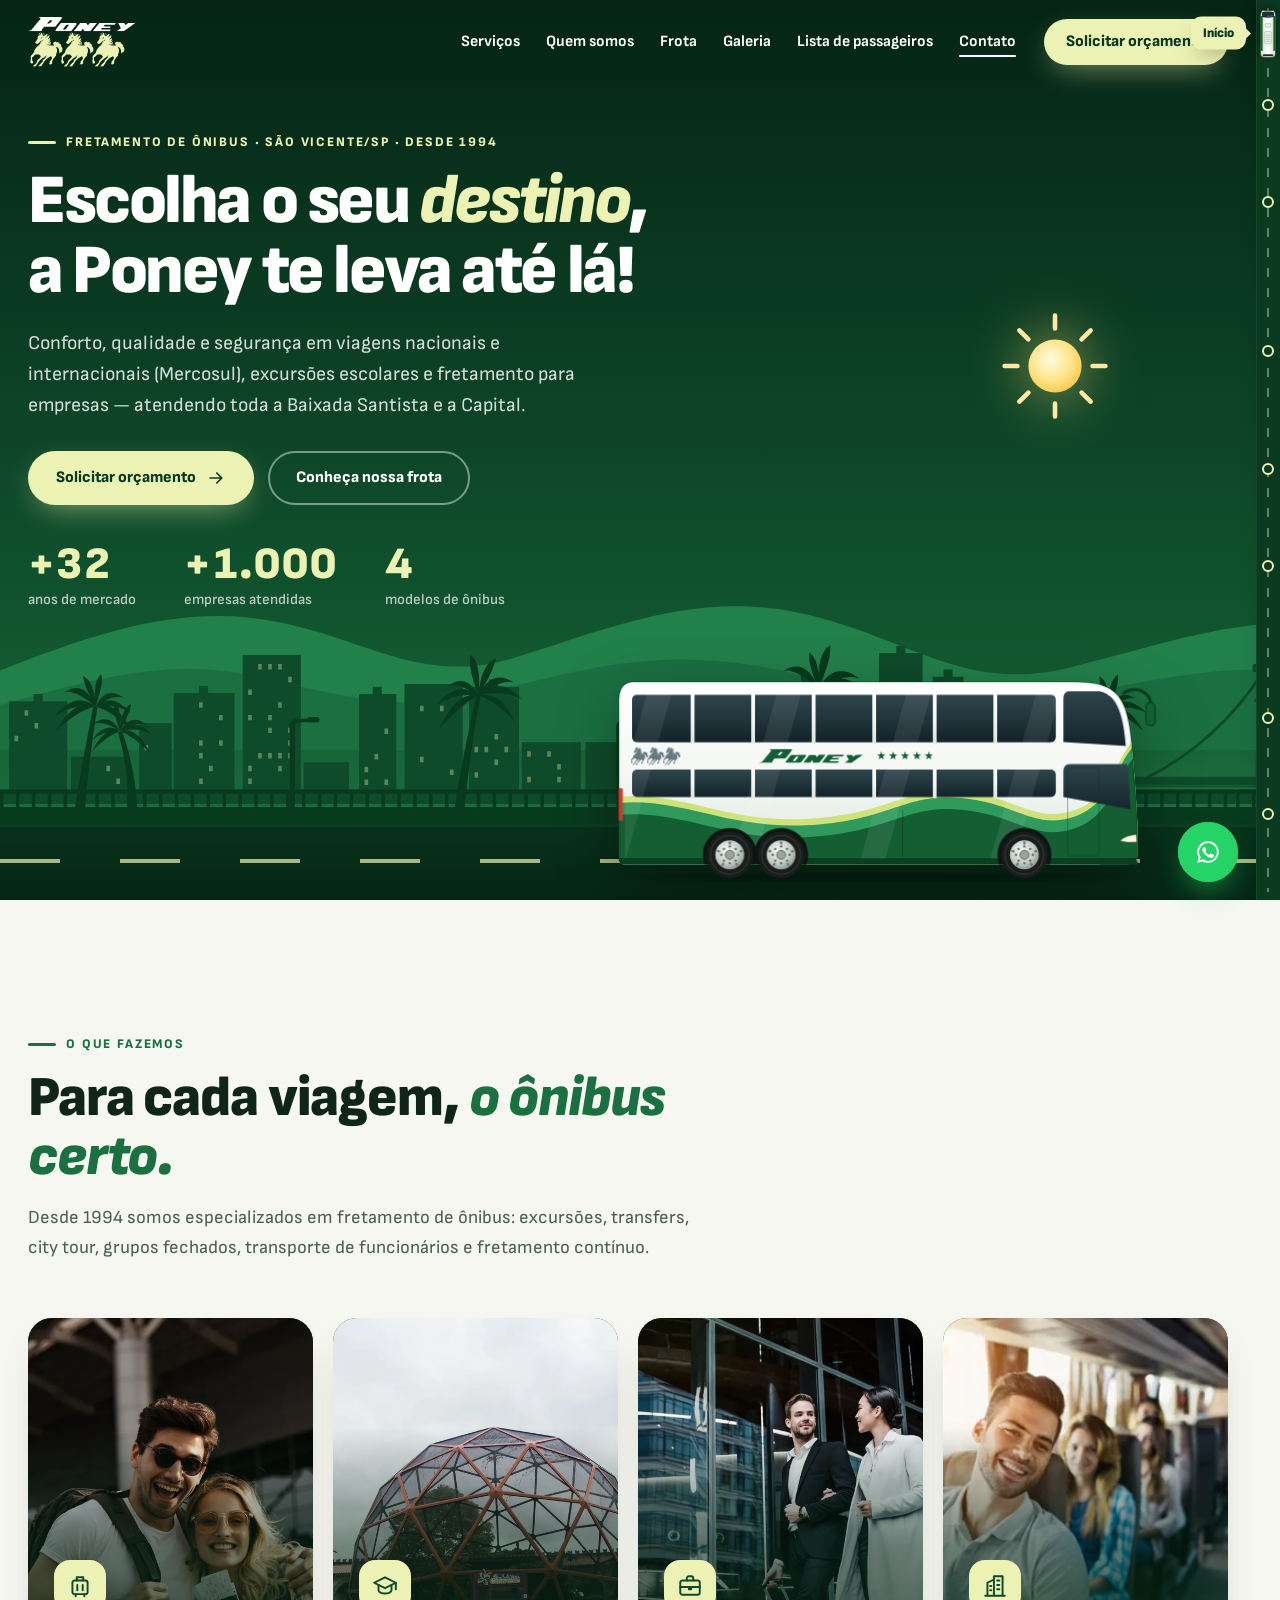
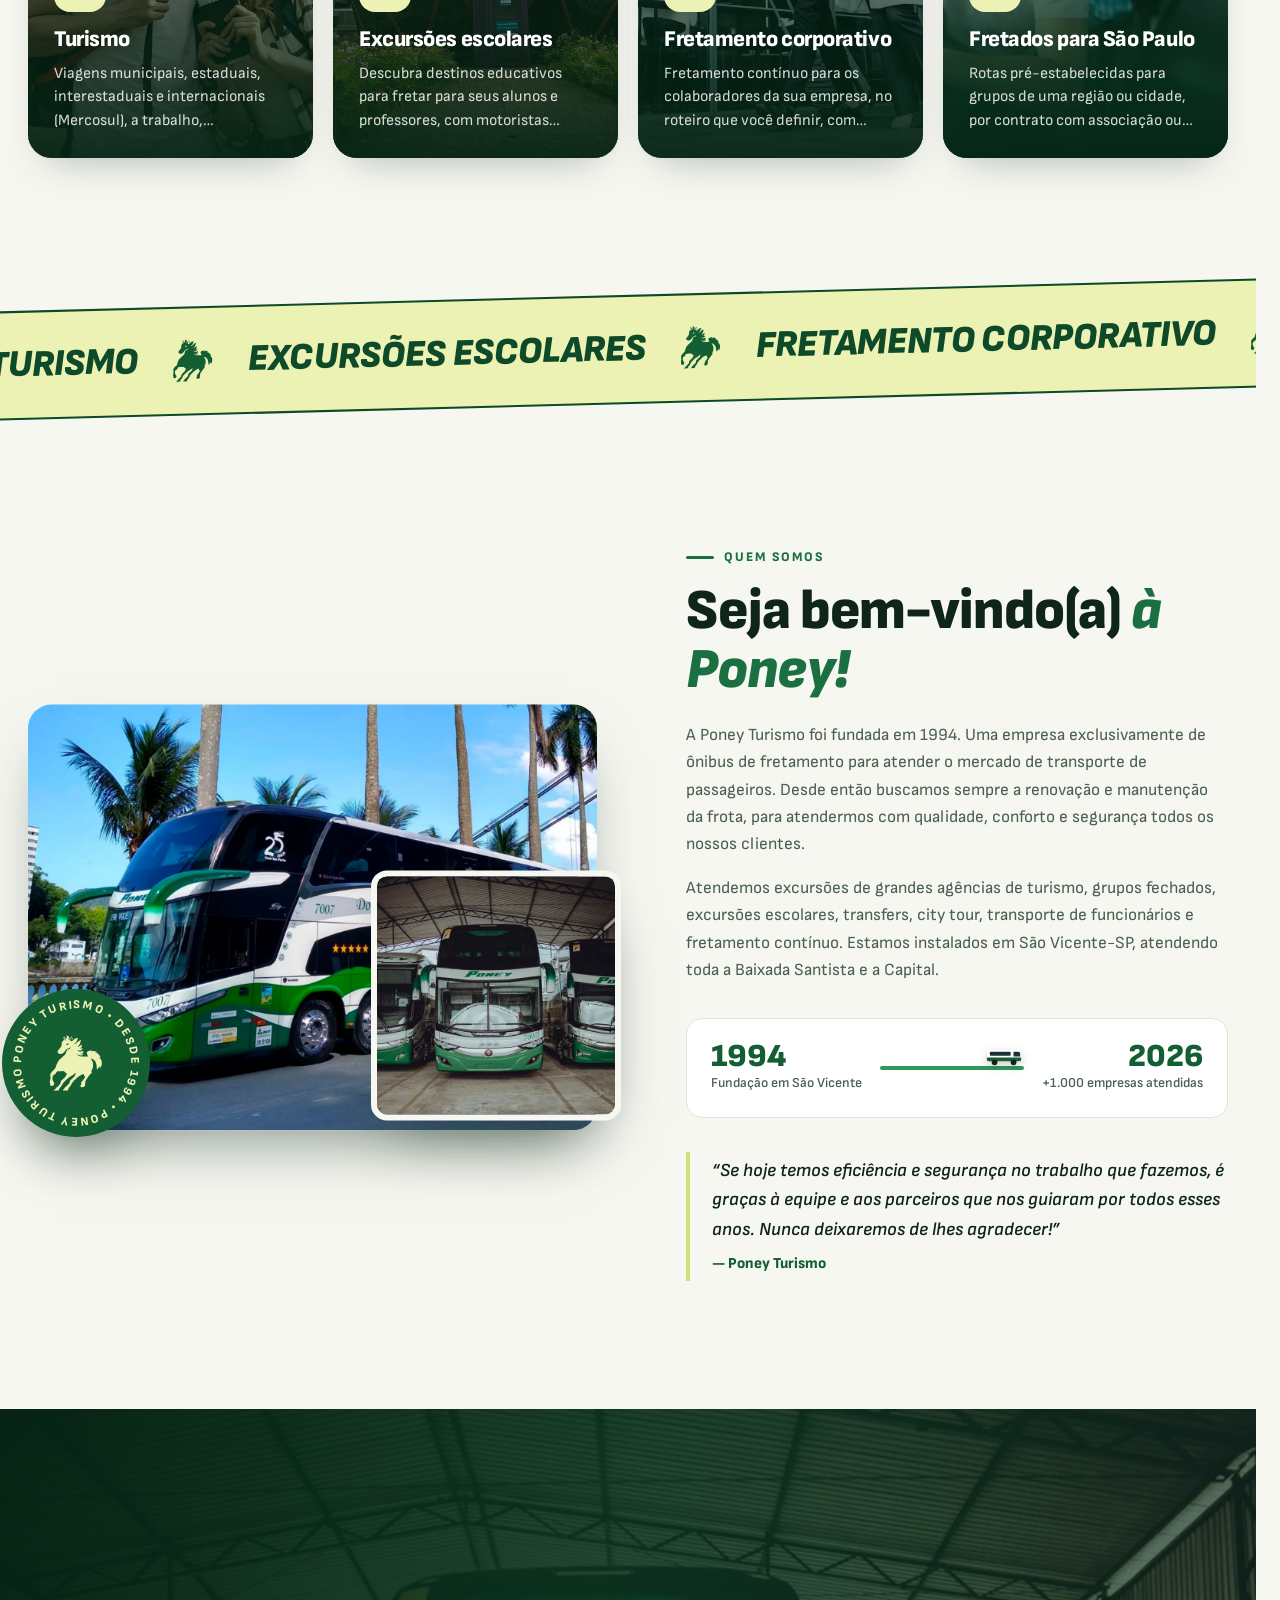
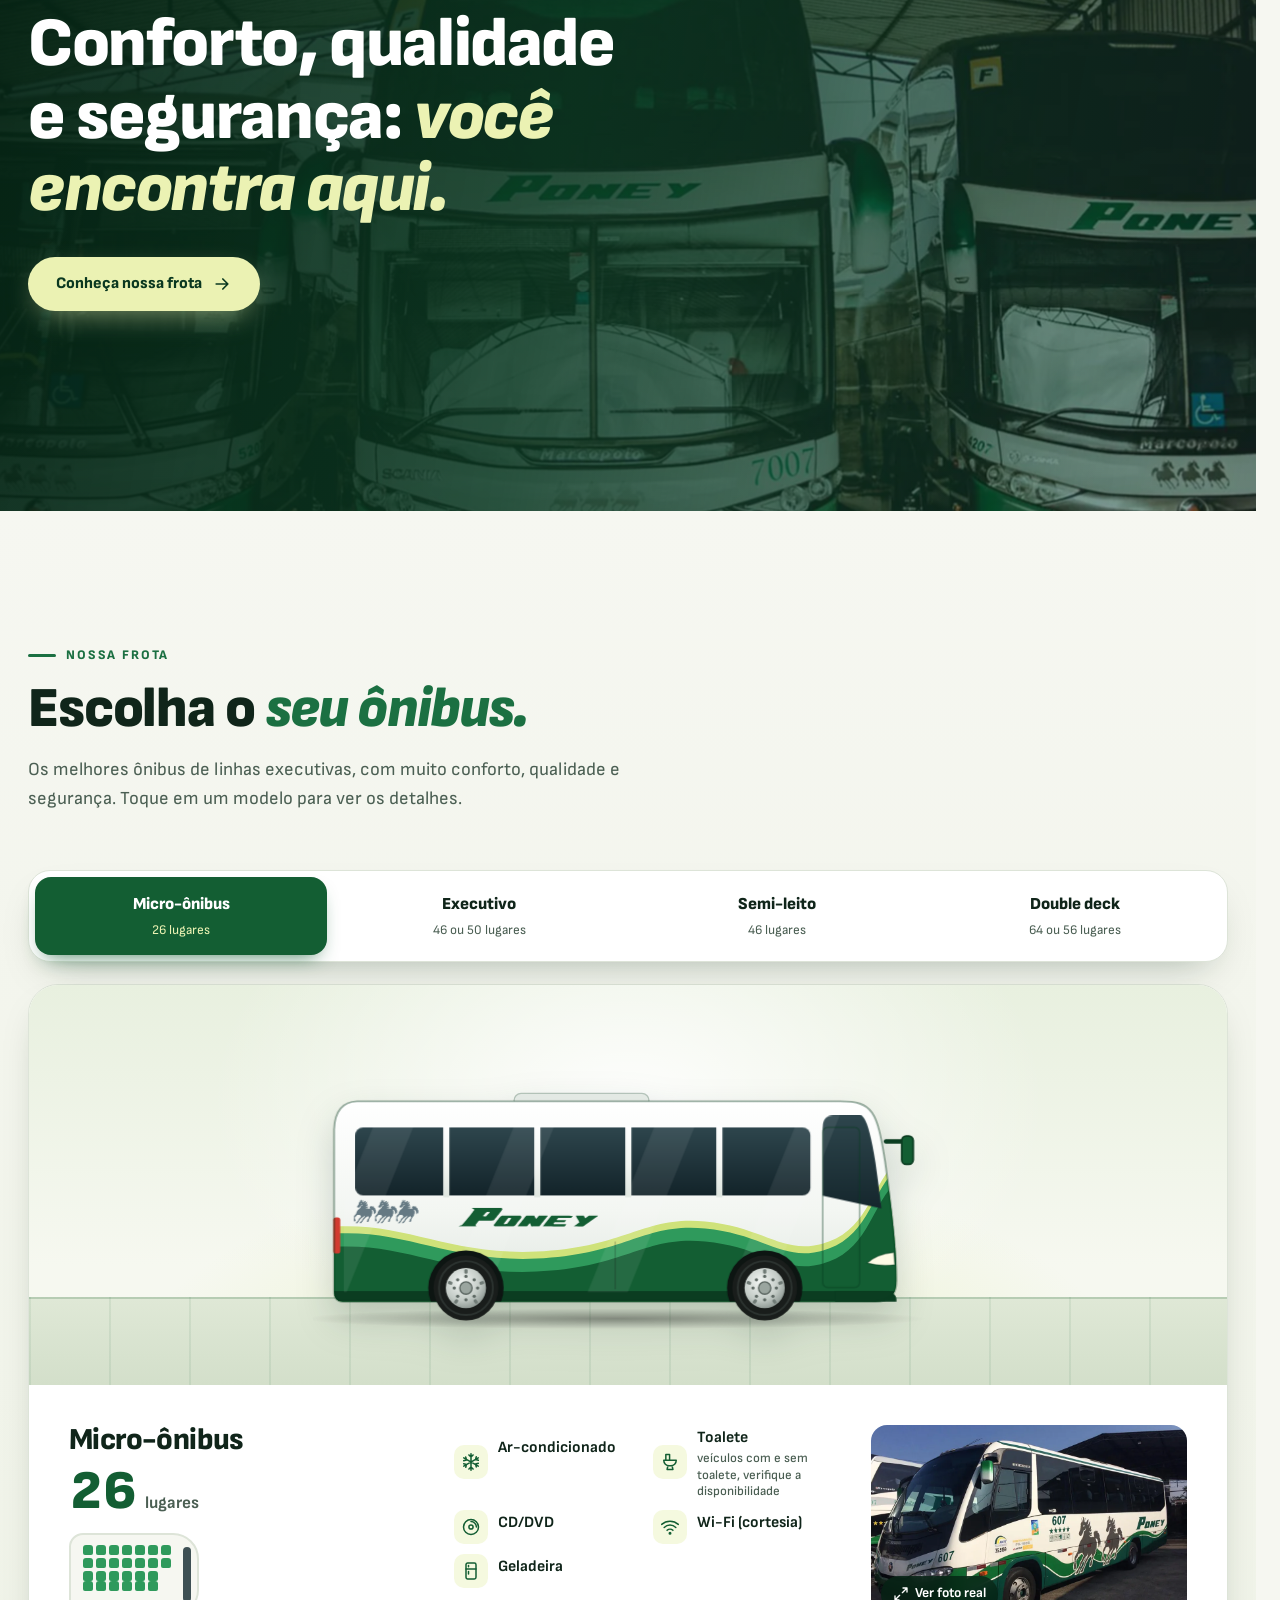
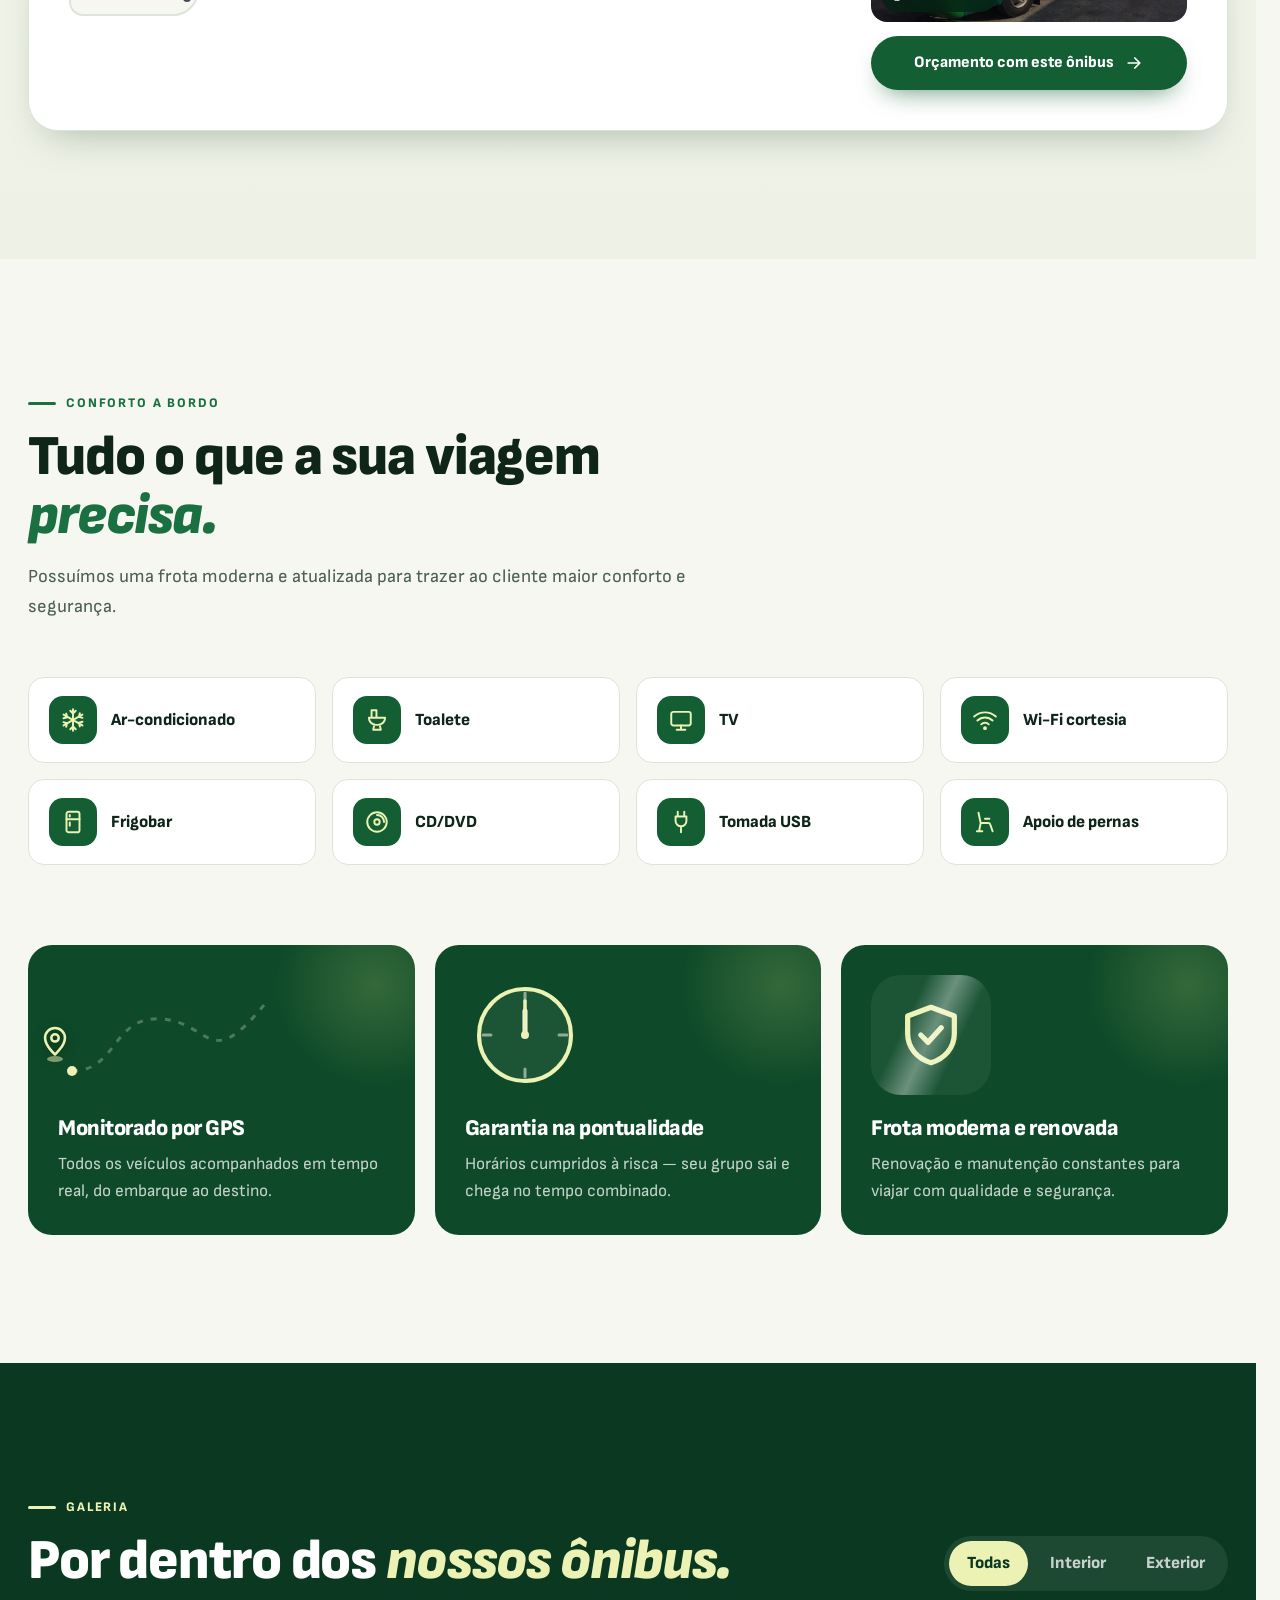
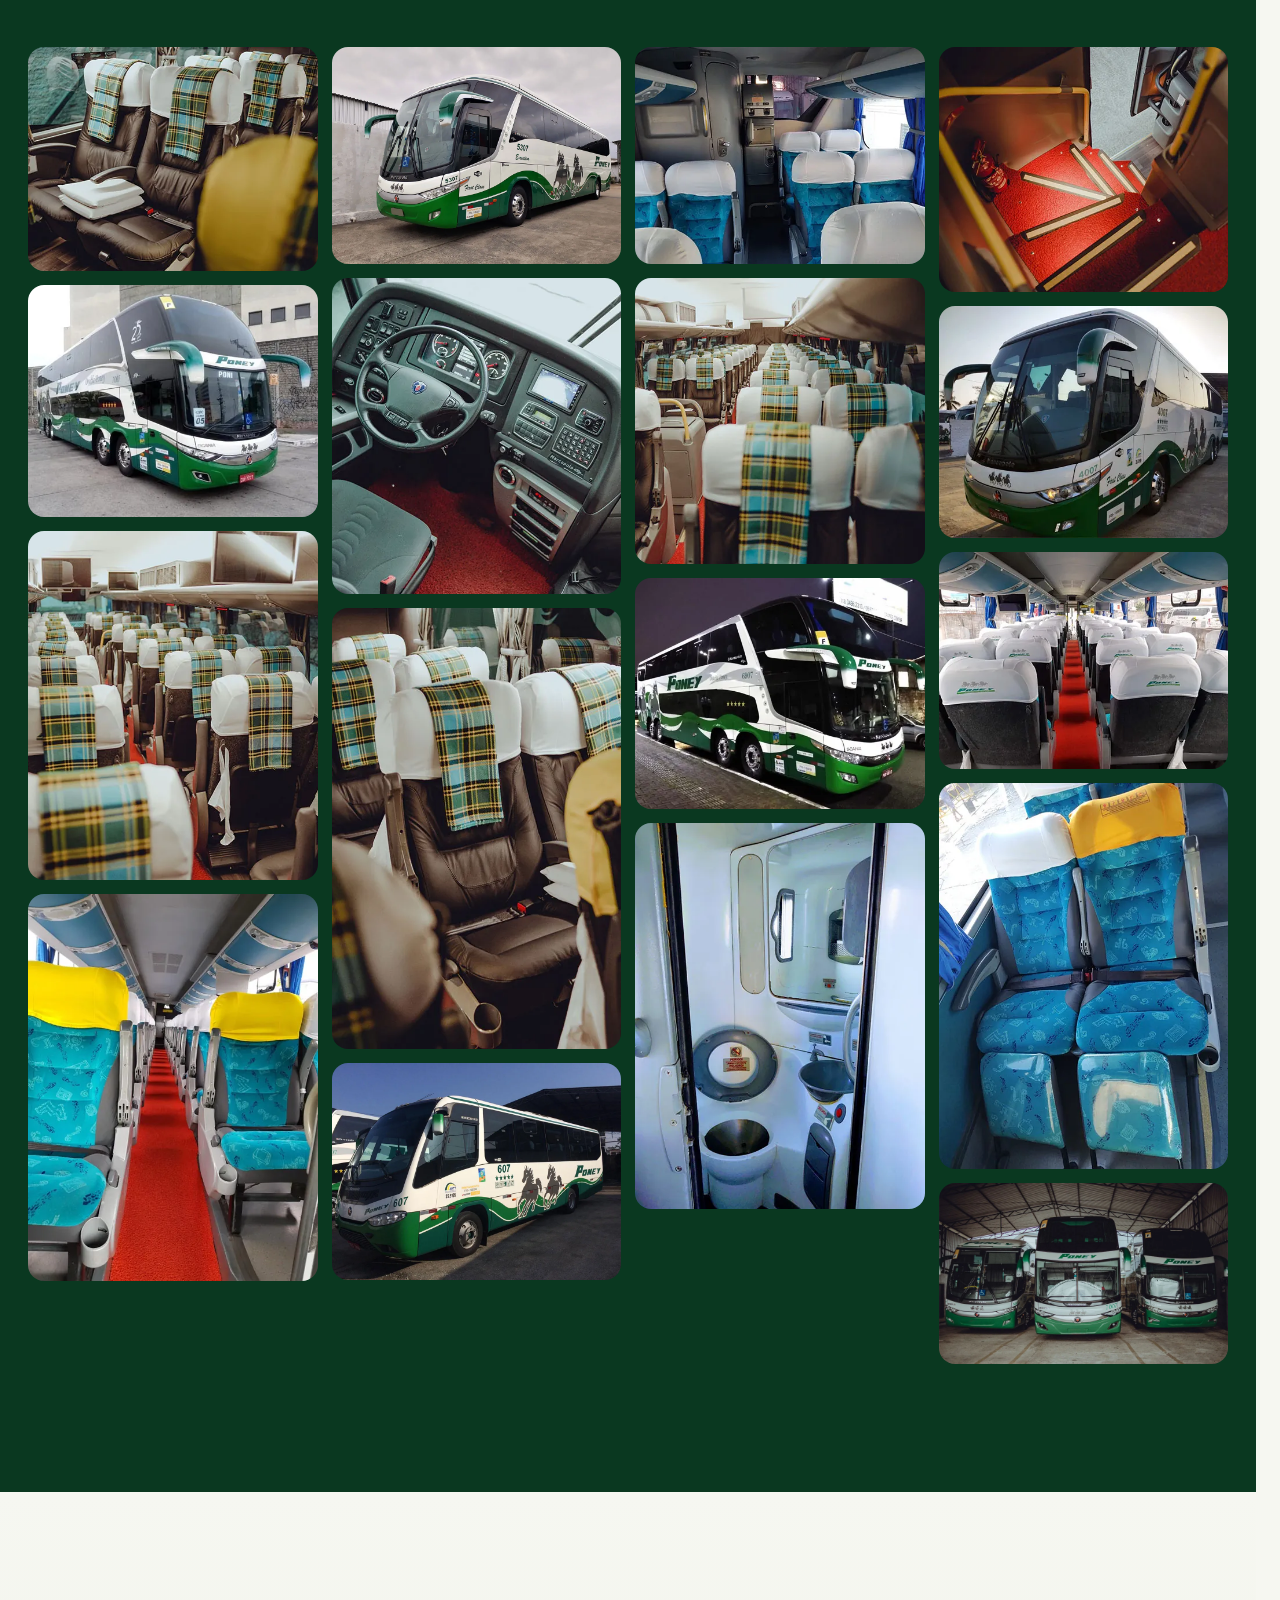
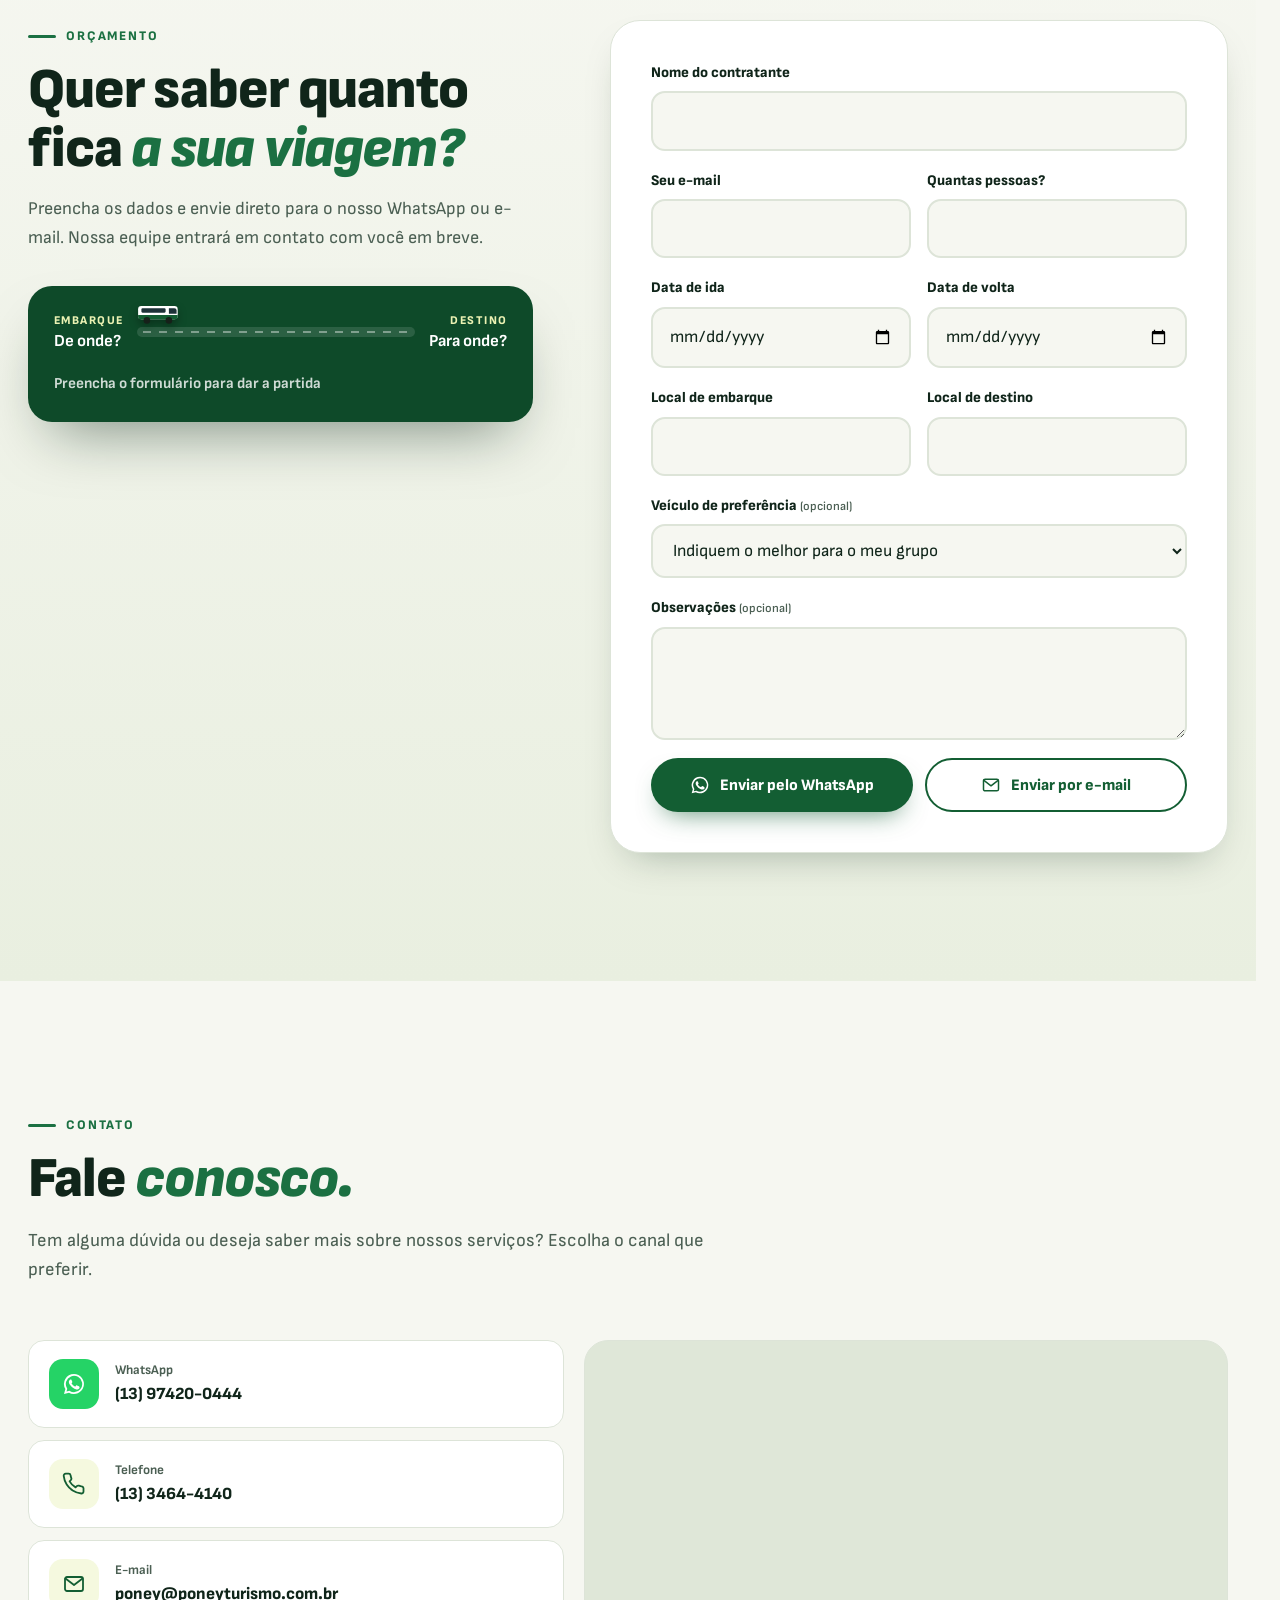
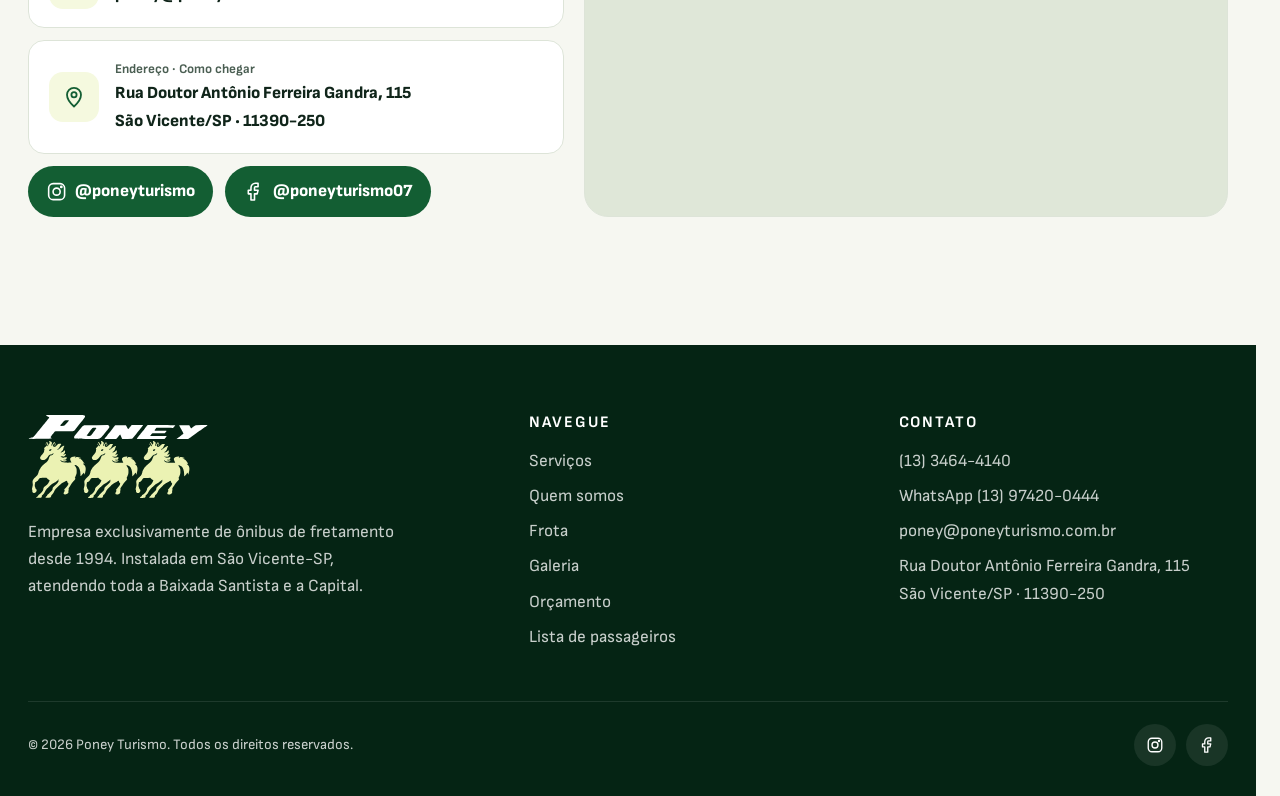
==== index.html @ 60c46c9f "Site da Poney Turismo (prévia do redesign) Página única com cenário animado (parallax, ciclo dia/noi" ====
<!DOCTYPE html>
<html lang="pt-BR">
<head>
  <meta charset="UTF-8">
  <meta name="viewport" content="width=device-width, initial-scale=1">
  <title>Poney Turismo | Fretamento de ônibus desde 1994 em São Vicente - SP</title>
  <meta name="description" content="Fretamento de ônibus para turismo, excursões escolares, fretamento corporativo e fretados para São Paulo. Frota com micro-ônibus, executivo, semi-leito e double deck. São Vicente - SP, desde 1994.">
  <meta name="theme-color" content="#135E33">
  <link rel="icon" href="assets/svg/favicon.svg" type="image/svg+xml">
  <meta property="og:type" content="website">
  <meta property="og:locale" content="pt_BR">
  <meta property="og:title" content="Poney Turismo | Fretamento de ônibus desde 1994">
  <meta property="og:description" content="Escolha o seu destino, a Poney te leva até lá! Conforto, qualidade e segurança em fretamento de ônibus.">
  <!-- PRÉVIA no GitHub Pages: não indexar no Google (evita conteúdo duplicado com o site oficial).
       Ao publicar em poneyturismo.com.br: remover o "robots", trocar og:url/og:image para o domínio oficial
       e voltar o <link rel="canonical" href="https://poneyturismo.com.br/">. -->
  <meta name="robots" content="noindex, nofollow">
  <meta property="og:url" content="https://oentenza.github.io/poney/">
  <meta property="og:image" content="https://oentenza.github.io/poney/assets/img/hero-double-deck.webp">

  <link rel="preconnect" href="https://fonts.googleapis.com">
  <link rel="preconnect" href="https://fonts.gstatic.com" crossorigin>
  <link href="https://fonts.googleapis.com/css2?family=Sofia+Sans:ital,wght@0,400..900;1,700..900&display=swap" rel="stylesheet">
  <link rel="stylesheet" href="assets/css/style.css">
  <script>document.documentElement.classList.add('js');</script>

  <script type="application/ld+json">
  {
    "@context": "https://schema.org",
    "@type": "LocalBusiness",
    "name": "Poney Turismo",
    "description": "Fretamento de ônibus para turismo, excursões escolares, fretamento corporativo e fretados para São Paulo.",
    "foundingDate": "1994",
    "telephone": "+55 13 3464-4140",
    "email": "poney@poneyturismo.com.br",
    "url": "https://poneyturismo.com.br/",
    "address": {
      "@type": "PostalAddress",
      "streetAddress": "Rua Doutor Antônio Ferreira Gandra, 115",
      "addressLocality": "São Vicente",
      "addressRegion": "SP",
      "postalCode": "11390-250",
      "addressCountry": "BR"
    },
    "areaServed": ["Baixada Santista", "São Paulo"],
    "sameAs": ["https://www.instagram.com/poneyturismo/", "https://www.facebook.com/poneyturismo07/"]
  }
  </script>
</head>
<body>
  <!-- Sprite: logo vetorizado + ícones -->
  <svg class="sprite" aria-hidden="true" focusable="false">
    <symbol id="poney-wordmark" viewBox="0 0 374 50"><path d="M1.6 49.6C1.2 49.4 3 48.4 4.5 48C5 47.8 6.3 47.4 7.3 47C8.3 46.6 9.6 46.1 10.2 46C11.4 45.6 12.7 44.3 16.5 39.5C18 37.7 19.3 36 19.5 35.8C19.7 35.6 20.4 34.8 21 34C22 32.8 25.1 28.9 28 25.5C28.6 24.7 32 20.6 33.5 18.7C34.1 18 36 15.6 37.8 13.4C44.6 5.1 44.3 5.5 43.8 4.8C43.6 4.4 42.7 3.8 42 3.4C39 1.8 37.2 0.7 37.1 0.4C37 0.1 47.9 0 76.1 0C114.2 0 115.2 0 116.5 0.7C117.2 1 118 1.6 118.2 2C119.3 3.5 118.6 4.6 110.9 14.2C106.8 19.3 103.1 24 102.6 24.6C102.1 25.3 101.4 26.1 101.1 26.5C100.7 26.9 99.6 28.2 98.6 29.5C94.7 34.4 96.6 34 74.8 34C60.8 34 56.4 34.1 56 34.4C54.8 35.3 47 45.4 47 46C47 46.3 47.4 47 48 47.4C50.1 49.2 50 49.2 38.3 49.5C22.3 49.8 2 49.9 1.6 49.6ZM119.7 49.7C99.5 49.5 97.7 49.5 96.9 48.9C95.4 47.9 95.3 45.3 96.8 43.7C97.2 43.2 99 41 100.8 38.7C112.6 23.4 112.7 23.3 115.1 22.1L116.8 21.2L141.5 21.1L166.2 21L167.5 21.9C168.7 22.8 168.8 23 168.9 24.4C169 26.1 168.7 26.7 165.8 30C165.3 30.7 164.2 31.9 163.5 32.8C162.8 33.7 161.9 34.7 161.5 35.1C161.2 35.5 160.2 36.7 159.4 37.8C158.5 38.9 157.7 40 157.4 40.3C157.2 40.5 156.1 41.9 155 43.3C152 47.3 150.1 48.8 147.8 49.3C144.8 49.8 143 49.9 119.7 49.7ZM159.3 49.7C158.9 49.6 159.5 48.5 161.3 46.3C162.2 45.3 163.6 43.6 164.5 42.4C165.4 41.2 167 39.2 168.1 37.9C169.1 36.6 170.9 34.4 172 33C173.1 31.6 174.9 29.4 175.9 28.1C177 26.8 178.6 24.8 179.5 23.6C180.4 22.4 181.3 21.4 181.5 21.3C181.7 21.1 186.7 21 192.6 21.1L203.4 21.2L204 22.2C204.4 22.7 205 23.8 205.4 24.7C207.2 28 207.5 28.5 208.1 28.8C208.5 29.1 208.8 29 209.2 28.4C209.5 28 209.9 27.5 210.1 27.3C210.3 27 211.6 25.5 213 23.9L215.4 21L227.2 21C235.9 21 239 21.1 239 21.4C239 21.7 237 24.4 236.3 25C236.2 25.1 234.1 27.8 231.5 31C228.9 34.2 226.5 37.2 226.1 37.7C225.4 38.5 224.4 39.8 221 44C219.9 45.4 218.5 47.1 217.8 47.9L216.5 49.4L206.7 49.7C201.3 49.9 196.5 50 196.1 49.9C195.7 49.7 195.3 49.3 195.2 48.9C195 48.5 194.8 47.7 194.5 47.2C194.3 46.6 193.6 45 193 43.5C192.4 42 191.8 40.7 191.6 40.6C191.4 40.3 189.4 42.6 186.1 46.9C185.3 47.9 184.4 49 184 49.2C183.6 49.6 180.8 49.7 171.5 49.7C165 49.8 159.5 49.8 159.3 49.7ZM226.2 49.7C226.1 49.5 226.6 48.5 227.5 47.4C228.3 46.4 229.9 44.3 231.1 42.8C232.2 41.4 233.2 40.1 233.3 40C233.5 39.9 234.9 38.1 236.5 36C238.2 33.9 240.5 31 241.7 29.5C242.9 28 244.8 25.5 245.9 24C247.1 22.5 248.4 21.2 248.8 21C250 20.6 306 21 306 21.5C306 21.7 304.9 23 303.7 24.3L301.3 26.8L299.6 26.8C297.3 26.8 268 26.7 267.3 26.7C266.7 26.7 263 31.4 263 32.2C263 32.6 264.5 32.7 275.3 32.7C283.4 32.7 287.7 32.8 287.8 33C288 33.2 287.1 34.4 286 35.7L283.9 38L271 38C264 38 258 38.1 257.8 38.3C257 38.9 254 42.7 254 43.1C254 43.6 255.7 43.7 271 43.7C286.1 43.7 288 43.7 288 44.2C288 44.5 287 45.9 285.8 47.3L283.6 50L255 50C236.2 50 226.3 49.9 226.2 49.7ZM308.9 49.7C308.8 49.5 310.1 48.4 311.9 47.1C313.6 45.9 316.5 43.8 318.3 42.5C320.1 41.1 321.9 39.9 322.3 39.7C323.2 39.2 323.2 38.3 322 36.2C321.5 35.3 320.3 33 319.3 31.2C317.7 28.1 316.7 26.3 314.7 22.7C314.2 21.7 314.1 21.3 314.4 21.2C314.7 21.1 319.4 21 325 21.1L335.2 21.2L336.8 24.3C337.6 26.1 338.6 27.5 338.9 27.6C339.1 27.7 340.2 27.1 341.1 26.4C342.1 25.6 344.2 24.1 345.7 23.1L348.6 21.1L360.7 21C370.1 20.9 372.8 20.9 372.8 21.2C372.8 21.5 372.2 22.1 371.3 22.6C370.5 23.2 368.6 24.5 367 25.6C365.4 26.7 363 28.5 361.5 29.5C360 30.5 357.5 32.3 355.8 33.5C354.2 34.7 351.6 36.5 350.2 37.5C348.7 38.5 346.2 40.3 344.5 41.5C342.8 42.7 340.3 44.5 338.8 45.5C337.4 46.5 335.3 48 334.3 48.7L332.5 50L320.8 50C314.3 50 309 49.9 308.9 49.7ZM129.7 43.1C130.1 42.9 130.8 42.4 131.3 42C132.6 40.8 142 28 142 27.5C142 26.8 140.7 26.6 137.3 26.7C134.5 26.9 134.3 26.9 133.1 28C131.7 29.4 122 42.2 122 42.7C122 42.9 122.3 43.1 122.7 43.3C123.6 43.6 128.6 43.5 129.7 43.1ZM75.3 22C76 21.6 76.9 20.8 77.3 20.3C77.8 19.8 79.4 18.1 80.8 16.5C84 13 85 11.7 84.8 11.3C84.7 11.1 83 11 81 11C78.1 11 77.1 11.1 76.4 11.6C75.4 12.2 75.4 12.2 71.7 16.3C70.1 18.1 68.4 19.9 67.9 20.4C67 21.3 66.8 22 67.2 22.4C67.3 22.6 69 22.7 70.8 22.7C73.6 22.7 74.3 22.6 75.3 22Z"/></symbol><symbol id="poney-cavalo" viewBox="7 53 115 120"><path d="M17.2 172.1C16.9 171.3 19.2 168.7 20.2 168.7C20.8 168.7 21 168.5 21.1 167.6C21.1 166.9 21.4 166.4 21.8 166.2C24.8 164.6 26.7 162.8 29.4 159.2C31.1 156.8 31.6 155.8 31.8 153.7C32.1 151.3 33.2 149.7 35.5 148.2C38 146.6 41.4 143.2 42.4 141.3C44.1 138.3 45 136.6 45 136.1C45 135.9 44.2 135.2 43.2 134.5C42.3 133.7 40.8 132.5 39.9 131.7L38.3 130.2L34.1 130.5C31.7 130.6 28.9 130.7 27.8 130.7C26.7 130.7 25.4 130.8 25 130.9C24.1 131.3 22 133.3 22 133.8C22 134.1 20.3 136.4 19.3 137.3C18.4 138.2 17 139 16.3 139C15.1 139 14.6 139.5 14.8 140.4C15 140.9 14.8 141.9 14.5 142.8C13.9 144.7 13.9 148.3 14.5 149.1C14.8 149.5 15.1 150.4 15.2 151.2C15.3 152.2 15.7 152.9 16.7 153.9C18.2 155.4 18.4 156.7 17.3 159.1C16 162.1 12.6 163 10.2 161C9 160 9 159.9 9 157.8C9.1 156.2 9 155.5 8.5 155C7.9 154.4 7.9 154.2 8.5 152.2C8.8 151 9.2 149 9.5 147.9C9.9 146.4 10 145.1 9.9 143.8C9.3 138.5 9.3 137.5 9.7 136.5C10.8 134.1 12.8 131.6 16.2 128.4C18.2 126.5 20 124.5 20.3 123.8C21.1 122.1 22 119.3 22 118.6C22 117.4 24.9 111.6 26.7 109C28.3 106.8 32.7 102.5 35.5 100.4C39.9 97.1 42.6 93.6 43.1 90.7C43.3 90 43.9 88.4 44.6 87C45.8 84.7 45.9 84.5 47.2 84.2C50.3 83.5 53 81.6 53 79.9C53 79.2 53 79.1 51 80.5C49.3 81.7 47.5 82.3 46.1 82.3C45.2 82.3 42.4 85 41.1 87.1C37.8 92.3 33 94.6 28.6 93.1C27 92.6 25.6 91.3 25.2 89.7C24.6 88 26.2 85.2 30 81.4C32.4 78.8 33.4 76.8 33.6 74.1C33.7 72.9 33.9 72 34 72C34.5 72 34.4 70.8 33.8 70.2C33.1 69.5 33.2 69.3 35.2 67.2C39.1 63.4 40 62.1 40 60.1C40 59.1 39.9 58.3 39.7 58.2C39.3 57.9 38 59.3 38 60C38 60.9 37.4 62 37 62C36.4 62 37 59.6 37.7 58.9C38.1 58.5 38.3 57.9 38.3 57.2C38.3 55.5 39.3 55.6 40.8 57.6C42.3 59.7 42.4 60.8 41 62.2C39.9 63.2 39.8 63.7 40.4 64.3C41.4 65.1 41.8 64.9 41.8 63.5C41.9 62.3 42.1 61.9 43.4 60.7C45.2 59 45.5 57.9 44.3 55.7C43.4 53.9 44.1 53.5 46.1 54.5C46.6 54.8 47.3 55 47.5 55C47.7 55 48.3 55.5 48.9 56.1C50.1 57.3 50.3 58.7 49.5 59.9C48.8 60.9 48.5 62.8 49 63.6C49.6 64.7 50.2 64.5 50.1 63.2C50 62.4 50.2 61.8 51.1 60.6C51.8 59.8 52.7 58.5 53.2 57.7C53.8 57 54.3 56.3 54.5 56.3C54.7 56.4 55.4 57.1 56 57.9C57.4 59.8 57.6 62.1 56.5 63.3C55.3 64.6 54.4 63.9 55.5 62.5C56.2 61.6 56.1 59.6 55.4 58.9C54.7 58.3 54 58.4 54 59.1C54 59.3 53.5 60 53 60.6C51.7 62.1 51.6 64.1 52.9 65.5C53.7 66.3 53.9 66.4 55.2 66.2C56.4 66.1 56.9 65.8 58.9 63.8C61.9 60.7 63.3 60 66.5 60C67.8 60 69 60.1 69.1 60.2C69.2 60.3 68.9 61 68.3 61.6C67.8 62.3 67 63.9 66.5 65.1C65.6 67.3 63.6 70 63 70C62.4 70 60.7 71.4 60.9 71.7C61.5 72.8 64.3 71.3 67.8 68C70.5 65.5 71.1 65.1 72.9 64.6C75.7 63.7 76.3 64.1 74.9 65.7C74.4 66.4 73.9 67.6 73.5 69.6C72.9 72.7 71.6 74.8 69.7 75.8C69.2 76.1 68.6 76.6 68.2 76.9C67.4 77.9 68.2 78.1 70.2 77.4C72.2 76.7 73.5 75.9 75.1 74.2C75.8 73.5 76.5 73.1 76.7 73.2C76.9 73.3 77 74.4 77 75.6C77 77.6 76.9 78.1 76 79.3C75.4 80.1 74.6 80.8 74.2 81C73.2 81.4 73.1 82 73.9 82C75.6 82.1 76.9 81.9 77.6 81.3C78.9 80.3 79.2 81 78.4 82.7C77.4 84.7 76.2 85.9 74.7 86.4C73.4 86.8 72.8 86.7 68.8 85.8C67.7 85.5 67.8 86.4 68.9 87.2C70.2 88.2 71.9 88.7 73.6 88.7C75.4 88.7 78.5 87.9 79.2 87.3C80 86.6 80.4 87.3 80.3 89.3C80.1 90.8 79.9 91.3 79 92.1C78.1 92.9 77.8 93 75.5 93C73.7 93 73 93.1 73.1 93.4C73.3 94.1 75.1 94.4 77.9 94.2C80.8 93.9 81.2 94.1 79.9 95.2C77.5 97.4 72.3 97.2 68.8 94.8C67.1 93.6 66.2 93.9 67.6 95.3C70.7 98.4 73 98.9 82.8 99.1C86.9 99.1 90.3 99.1 90.3 98.9C90.3 98.8 89.9 97.7 89.3 96.6C87.8 93.5 87.3 91.4 87.7 90.2C88.5 88 93 86 96.9 86C98.9 86 99.6 86.4 98.5 86.8C98 87 97.8 88.4 98.2 88.8C98.3 88.9 99 88.5 99.7 88C101.6 86.5 104 86.7 108.6 88.8C110.5 89.6 110.4 90 108 90C106.9 90 106 90.1 105.9 90.3C105.6 90.6 106.4 91 107.4 91C108.3 91 110.4 92.2 111.7 93.4C113 94.6 115 97.1 115 97.5C115 97.6 115.4 98.3 116 99C117.2 100.5 117.6 101.7 116.9 101.7C116.6 101.7 116.3 101.5 116.2 101.3C115.9 100.9 114.4 100.9 114.2 101.3C114.1 101.4 114.8 102.1 115.7 102.8C120.5 106.3 121.2 112.3 118.2 122C117.6 124.1 116.8 124 116.8 121.7C116.8 119.6 116.4 119.2 115.4 120.5C115 121 114 122.2 113.1 123.3C112.1 124.3 111 125.6 110.6 126.1C109.3 127.6 109 127.1 109 123.3C109 115.9 106.8 109.5 103.2 106.5C101.1 104.7 96.7 103.3 96.7 104.4C96.7 104.6 97.2 105.3 97.8 106.1C98.4 106.9 99.4 108.5 100 109.8C101.1 112.1 101.1 112.3 101.1 116.7C101.2 120.6 101.1 121.4 100.4 123.3C99.1 126.8 98.8 127.4 98 129.1L97.2 130.7L98 131.5C99 132.6 98.7 133.3 95.5 136.7C94 138.2 92.2 140.4 91.4 141.5C90.7 142.6 88.8 145.4 87.2 147.8L84.4 152L84.6 153.8C84.7 155.1 84.6 156 84.2 157.1C83.8 158.2 83.7 158.7 84 159.5C84.5 160.7 84.2 161.6 82.9 162.8C81.1 164.4 79.6 165 77.4 165C73.4 165 72.8 162.7 75.8 158.2C76.4 157.4 76.4 157.3 75.9 156.5C75 155.2 75.2 154.7 77.1 152.9C80.3 149.8 84 144.3 84 142.7C84 142.3 83.6 141.7 83.1 141.3C82.1 140.5 81.3 139 81.3 137.6C81.3 137.1 81.2 136.6 81 136.5C80.6 136.3 78.7 137 77.5 137.8C77 138.3 75.7 138.9 74.8 139.4C72.9 140.3 69 142.9 67.3 144.3C66.7 144.9 65.3 146.2 64.2 147.1C58 152.4 56.7 154.1 54 159.6C52.8 162.1 51.1 164.5 49.6 165.6C48.7 166.2 48.5 166.7 48.3 168C48.2 168.9 47.8 170 47.3 170.6C46.7 171.5 46.4 171.6 43.9 171.8C39.9 172.1 36.7 172 36.5 171.7C36.1 171 38.1 168.3 39.1 168.3C39.7 168.3 39.8 168.1 39.7 166.8C39.7 166.4 40.1 165.9 40.9 165.3C42.7 164.1 49.8 157 50.5 155.8C50.8 155.2 51 154.2 51 153.6C51 151.3 52.5 149.1 56 146.5C58.2 144.9 59.8 143.3 60.9 141.8C61.9 140.5 62.9 139.2 63.3 138.9C64.2 138 64.2 137.5 63.2 137.8C62 138.1 61.8 137.4 62.9 136.4C64.1 135.3 64.5 134.4 63.9 134.1C63.6 134 62.7 134.7 61.8 135.5C60.2 137.1 56.5 140 56.2 140C56.1 140 54.9 140.7 53.5 141.5C52.1 142.3 50.9 143 50.7 143C50.5 143 45 147.7 42.5 150C41.6 150.9 40.5 152 40 152.4C38 154.3 36.1 157 34.5 160.3C33 163.2 32.4 164.1 30.7 165.6C28.8 167.3 28.7 167.5 28.8 168.5C29 169.2 28.9 169.7 28.5 170C28.2 170.2 28 170.6 28 170.9C28 171.6 26.8 171.9 22.5 172.1C20.3 172.3 18.3 172.4 18 172.5C17.6 172.6 17.3 172.4 17.2 172.1ZM46.6 74.3C47.9 73.7 49.1 72.5 48.9 71.8C48.9 71.3 48.5 71.1 47.4 71.1C46.2 71 45.8 71.1 45 71.9C43.9 72.9 43.8 73.6 44.4 74.3C44.9 74.8 45.4 74.8 46.6 74.3Z"/></symbol>
    <symbol id="i-ar" viewBox="0 0 24 24"><g fill="none" stroke="currentColor" stroke-width="1.8" stroke-linecap="round" stroke-linejoin="round"><path d="M12 2v20M3.3 7l17.4 10M3.3 17l17.4-10M9.5 3.5 12 6l2.5-2.5M9.5 20.5 12 18l2.5 2.5M3.2 10.4l3.4-.9-.9-3.4M20.8 13.6l-3.4.9.9 3.4M5.7 18.3l.9-3.4-3.4-.9M18.3 5.7l-.9 3.4 3.4.9"/></g></symbol>
    <symbol id="i-wc" viewBox="0 0 24 24"><g fill="none" stroke="currentColor" stroke-width="1.8" stroke-linecap="round" stroke-linejoin="round"><path d="M7 3h4.5v7H7zM4.5 10h15a6.5 6.5 0 0 1-6.5 6.5h-2A6.5 6.5 0 0 1 4.5 10zM9.5 16.5 8.5 21h7l-1-4.5"/></g></symbol>
    <symbol id="i-tv" viewBox="0 0 24 24"><g fill="none" stroke="currentColor" stroke-width="1.8" stroke-linecap="round" stroke-linejoin="round"><rect x="3" y="4.5" width="18" height="12.5" rx="2"/><path d="M8 21h8M12 17v4"/></g></symbol>
    <symbol id="i-wifi" viewBox="0 0 24 24"><g fill="none" stroke="currentColor" stroke-width="1.8" stroke-linecap="round" stroke-linejoin="round"><path class="onda-3" d="M2 8.8a15 15 0 0 1 20 0"/><path class="onda-2" d="M5 12.5a10 10 0 0 1 14 0"/><path class="onda-1" d="M8.5 16a5 5 0 0 1 7 0"/><circle cx="12" cy="19.5" r=".9" fill="currentColor"/></g></symbol>
    <symbol id="i-frigobar" viewBox="0 0 24 24"><g fill="none" stroke="currentColor" stroke-width="1.8" stroke-linecap="round" stroke-linejoin="round"><rect x="6" y="2.5" width="12" height="19" rx="2"/><path d="M6 9.5h12M9 5.5v1.5M9 12.5v3"/></g></symbol>
    <symbol id="i-dvd" viewBox="0 0 24 24"><g fill="none" stroke="currentColor" stroke-width="1.8" stroke-linecap="round" stroke-linejoin="round"><circle cx="12" cy="12" r="9"/><circle cx="12" cy="12" r="2.5"/><path d="M12 5.5A6.5 6.5 0 0 1 18.5 12"/></g></symbol>
    <symbol id="i-usb" viewBox="0 0 24 24"><g fill="none" stroke="currentColor" stroke-width="1.8" stroke-linecap="round" stroke-linejoin="round"><path d="M9 2.5v4.5M15 2.5v4.5M7 7h10v4a5 5 0 0 1-10 0zM12 16v5.5"/></g></symbol>
    <symbol id="i-poltrona" viewBox="0 0 24 24"><g fill="none" stroke="currentColor" stroke-width="1.8" stroke-linecap="round" stroke-linejoin="round"><path d="M6 3.5 8 13h7a2 2 0 0 1 1.9 1.4L19 20.5M8 13l-1.5 7.5M4.5 20.5h5M12 9h4"/></g></symbol>
    <symbol id="i-acessivel" viewBox="0 0 24 24"><g fill="none" stroke="currentColor" stroke-width="1.8" stroke-linecap="round" stroke-linejoin="round"><circle cx="11" cy="4" r="1.8"/><path d="M11 7v6h5l2 6M8 10.5a5.5 5.5 0 1 0 7.6 7.4"/></g></symbol>
    <symbol id="i-mesa" viewBox="0 0 24 24"><g fill="none" stroke="currentColor" stroke-width="1.8" stroke-linecap="round" stroke-linejoin="round"><rect x="4" y="6" width="16" height="12" rx="2"/><circle cx="9" cy="10" r=".8" fill="currentColor"/><circle cx="15" cy="14" r=".8" fill="currentColor"/><circle cx="12" cy="12" r=".8" fill="currentColor"/></g></symbol>
    <symbol id="i-gps" viewBox="0 0 24 24"><g fill="none" stroke="currentColor" stroke-width="1.8" stroke-linecap="round" stroke-linejoin="round"><path d="M12 21.5s-7-6.2-7-11.7a7 7 0 0 1 14 0c0 5.5-7 11.7-7 11.7z"/><circle cx="12" cy="9.8" r="2.6"/></g></symbol>
    <symbol id="i-relogio" viewBox="0 0 24 24"><g fill="none" stroke="currentColor" stroke-width="1.8" stroke-linecap="round" stroke-linejoin="round"><circle cx="12" cy="12" r="9"/><path class="ponteiro-h" d="M12 12V7.5"/><path class="ponteiro-m" d="M12 12h4.5"/></g></symbol>
    <symbol id="i-escudo" viewBox="0 0 24 24"><g fill="none" stroke="currentColor" stroke-width="1.8" stroke-linecap="round" stroke-linejoin="round"><path d="M12 2.5l8 3v6c0 5-3.4 8.6-8 10-4.6-1.4-8-5-8-10v-6z"/><path d="M8.5 12l2.5 2.5 4.5-5"/></g></symbol>
    <symbol id="i-onibus" viewBox="0 0 24 24"><g fill="none" stroke="currentColor" stroke-width="1.8" stroke-linecap="round" stroke-linejoin="round"><rect x="4" y="3" width="16" height="15" rx="3"/><path d="M4 11h16M7 18v2.5M17 18v2.5M8 6h8"/><circle cx="7.8" cy="14.5" r=".6" fill="currentColor"/><circle cx="16.2" cy="14.5" r=".6" fill="currentColor"/></g></symbol>
    <symbol id="i-mala" viewBox="0 0 24 24"><g fill="none" stroke="currentColor" stroke-width="1.8" stroke-linecap="round" stroke-linejoin="round"><rect x="5" y="7" width="14" height="12.5" rx="2"/><path d="M9 7V4h6v3M9.5 11v5M14.5 11v5M8 19.5v2M16 19.5v2"/></g></symbol>
    <symbol id="i-escola" viewBox="0 0 24 24"><g fill="none" stroke="currentColor" stroke-width="1.8" stroke-linecap="round" stroke-linejoin="round"><path d="M2 9l10-5 10 5-10 5z"/><path d="M6 11v5c0 1.5 3 3 6 3s6-1.5 6-3v-5M22 9v6"/></g></symbol>
    <symbol id="i-maleta" viewBox="0 0 24 24"><g fill="none" stroke="currentColor" stroke-width="1.8" stroke-linecap="round" stroke-linejoin="round"><rect x="3" y="7" width="18" height="13" rx="2"/><path d="M9 7V5a2 2 0 0 1 2-2h2a2 2 0 0 1 2 2v2M3 13h18M11 13v2h2v-2"/></g></symbol>
    <symbol id="i-cidade" viewBox="0 0 24 24"><g fill="none" stroke="currentColor" stroke-width="1.8" stroke-linecap="round" stroke-linejoin="round"><path d="M3 21h18M5 21V9l6-3v15M11 21V3h8v18M14 7h2M14 11h2M14 15h2M7.5 12h1M7.5 16h1"/></g></symbol>
    <symbol id="i-telefone" viewBox="0 0 24 24"><g fill="none" stroke="currentColor" stroke-width="1.8" stroke-linecap="round" stroke-linejoin="round"><path d="M21.5 16.6v2.9a2 2 0 0 1-2.2 2 19.6 19.6 0 0 1-8.6-3 19.3 19.3 0 0 1-6-6A19.6 19.6 0 0 1 1.7 3.9 2 2 0 0 1 3.7 1.7h2.9a2 2 0 0 1 2 1.7c.1.9.4 1.8.7 2.7a2 2 0 0 1-.5 2.1L7.6 9.4a16 16 0 0 0 6 6l1.2-1.2a2 2 0 0 1 2.1-.5c.9.3 1.8.6 2.7.7a2 2 0 0 1 1.9 2.2z"/></g></symbol>
    <symbol id="i-whatsapp" viewBox="0 0 24 24"><path fill="currentColor" d="M12 2a10 10 0 0 0-8.6 15.1L2 22l5-1.3A10 10 0 1 0 12 2zm0 18.2a8.2 8.2 0 0 1-4.2-1.2l-.3-.2-3 .8.8-2.9-.2-.3A8.2 8.2 0 1 1 12 20.2zm4.5-6.1c-.2-.1-1.5-.7-1.7-.8s-.4-.1-.6.1-.6.8-.8 1-.3.2-.5.1a6.7 6.7 0 0 1-3.3-2.9c-.3-.4.3-.4.7-1.4.1-.2 0-.3 0-.4l-.8-1.8c-.2-.5-.4-.4-.6-.4h-.5a1 1 0 0 0-.7.3 3 3 0 0 0-.9 2.2 5.2 5.2 0 0 0 1.1 2.7 11.8 11.8 0 0 0 4.5 4c1.7.7 2.3.8 3.2.6a2.7 2.7 0 0 0 1.8-1.2 2.2 2.2 0 0 0 .1-1.3c0-.1-.2-.2-.4-.3z"/></symbol>
    <symbol id="i-email" viewBox="0 0 24 24"><g fill="none" stroke="currentColor" stroke-width="1.8" stroke-linecap="round" stroke-linejoin="round"><rect x="3" y="5" width="18" height="14" rx="2"/><path d="M3.5 6.5 12 13l8.5-6.5"/></g></symbol>
    <symbol id="i-instagram" viewBox="0 0 24 24"><g fill="none" stroke="currentColor" stroke-width="1.8" stroke-linecap="round" stroke-linejoin="round"><rect x="3" y="3" width="18" height="18" rx="5"/><circle cx="12" cy="12" r="4"/><circle cx="17.3" cy="6.7" r=".7" fill="currentColor"/></g></symbol>
    <symbol id="i-facebook" viewBox="0 0 24 24"><g fill="none" stroke="currentColor" stroke-width="1.8" stroke-linecap="round" stroke-linejoin="round"><path d="M17 2.5h-3a5 5 0 0 0-5 5v3H6v4h3v7h4v-7h3l1-4h-4v-3a1 1 0 0 1 1-1h3z"/></g></symbol>
    <symbol id="i-seta" viewBox="0 0 24 24"><g fill="none" stroke="currentColor" stroke-width="2" stroke-linecap="round" stroke-linejoin="round"><path d="M5 12h14M13 6l6 6-6 6"/></g></symbol>
    <symbol id="i-esquerda" viewBox="0 0 24 24"><g fill="none" stroke="currentColor" stroke-width="2" stroke-linecap="round" stroke-linejoin="round"><path d="M15 18l-6-6 6-6"/></g></symbol>
    <symbol id="i-direita" viewBox="0 0 24 24"><g fill="none" stroke="currentColor" stroke-width="2" stroke-linecap="round" stroke-linejoin="round"><path d="M9 18l6-6-6-6"/></g></symbol>
    <symbol id="i-fechar" viewBox="0 0 24 24"><g fill="none" stroke="currentColor" stroke-width="2" stroke-linecap="round"><path d="M6 6l12 12M18 6 6 18"/></g></symbol>
    <symbol id="i-check" viewBox="0 0 24 24"><g fill="none" stroke="currentColor" stroke-width="2.2" stroke-linecap="round" stroke-linejoin="round"><path d="M5 12.5l4.5 4.5L19 7.5"/></g></symbol>
    <symbol id="i-ampliar" viewBox="0 0 24 24"><g fill="none" stroke="currentColor" stroke-width="2" stroke-linecap="round" stroke-linejoin="round"><path d="M15 3h6v6M9 21H3v-6M21 3l-7 7M3 21l7-7"/></g></symbol>
    <symbol id="i-rota" viewBox="0 0 24 24"><g fill="none" stroke="currentColor" stroke-width="1.8" stroke-linecap="round" stroke-linejoin="round"><circle cx="6" cy="19" r="2"/><circle cx="18" cy="5" r="2"/><path d="M8 19h8.5a3.5 3.5 0 0 0 0-7h-9a3.5 3.5 0 0 1 0-7H16"/></g></symbol>
    <symbol id="i-lista" viewBox="0 0 24 24"><g fill="none" stroke="currentColor" stroke-width="1.8" stroke-linecap="round" stroke-linejoin="round"><path d="M9 6h11M9 12h11M9 18h11"/><circle cx="4.5" cy="6" r=".9" fill="currentColor"/><circle cx="4.5" cy="12" r=".9" fill="currentColor"/><circle cx="4.5" cy="18" r=".9" fill="currentColor"/></g></symbol>
  </svg>

  <a class="pular" href="#conteudo">Pular para o conteúdo</a>

  <!-- Barra de rolagem: uma estrada com as seções como paradas e o ônibus (visto de cima) -->
  <nav class="trilho" aria-label="Seções da página" data-trilho hidden>
    <div class="trilho-pista" data-trilho-pista>
      <div class="trilho-onibus" data-trilho-onibus aria-hidden="true">
        <span class="trilho-carro">
        <span class="trilho-farol"></span>
        <svg viewBox="0 0 30 76">
          <defs>
            <linearGradient id="trilho-teto" x1="0" x2="1"><stop offset="0" stop-color="#d9e2db"/><stop offset=".5" stop-color="#fff"/><stop offset="1" stop-color="#d9e2db"/></linearGradient>
          </defs>
          <path d="M5 59.5Q1 59.5 1.6 64.5M25 59.5Q29 59.5 28.4 64.5" fill="none" stroke="#0b3d21" stroke-width="1.8" stroke-linecap="round"/>
          <rect x="4" y="2" width="22" height="70" rx="5.5" fill="url(#trilho-teto)" stroke="#0b3d21" stroke-opacity=".55" stroke-width=".9"/>
          <path d="M4 12h3.2v52H4zM22.8 12H26v52h-3.2z" fill="#135e33"/>
          <path d="M7.6 12v52M22.4 12v52" stroke="#cfe27a" stroke-width=".8"/>
          <rect x="9.5" y="22" width="11" height="19" rx="3" fill="#e4ebe5" stroke="#0b3d21" stroke-opacity=".35" stroke-width=".7"/>
          <path d="M11.5 26h7M11.5 29h7M11.5 32h7M11.5 35h7" stroke="#0b3d21" stroke-opacity=".3" stroke-width=".7"/>
          <rect x="11" y="47" width="8" height="6" rx="1.2" fill="#e4ebe5" stroke="#0b3d21" stroke-opacity=".35" stroke-width=".7"/>
          <rect x="7" y="3.6" width="16" height="3" rx="1.5" fill="#1d3238"/>
          <path d="M6 62.5q9-2.4 18 0v5.6a2.6 2.6 0 0 1-2.6 2.6H8.6A2.6 2.6 0 0 1 6 68.1z" fill="#1d3238"/>
          <path d="M8 64.2q4-.9 8-.6" stroke="#fff" stroke-opacity=".35" stroke-width=".9" stroke-linecap="round"/>
          <rect x="5.6" y="70.6" width="4.4" height="1.4" rx=".7" fill="#fffbe6"/><rect x="20" y="70.6" width="4.4" height="1.4" rx=".7" fill="#fffbe6"/>
          <rect class="trilho-freio" x="5.4" y="2.3" width="3.4" height="1.3" rx=".6" fill="#d23b2f"/><rect class="trilho-freio" x="21.2" y="2.3" width="3.4" height="1.3" rx=".6" fill="#d23b2f"/>
        </svg>
        </span>
        <span class="trilho-placa" data-trilho-placa>Início</span>
      </div>
    </div>
  </nav>

  <header class="topo" data-topo>
    <div class="topo-interno container">
      <a href="#inicio" class="topo-logo" aria-label="Poney Turismo - início">
        <svg class="logo" viewBox="0 0 374 174" aria-hidden="true">
          <use class="logo-wordmark" href="#poney-wordmark" width="374" height="50"/>
          <g class="logo-cavalos">
            <use class="logo-cavalo" style="--i:0" href="#poney-cavalo" x="7" y="53" width="115" height="120"/>
            <use class="logo-cavalo" style="--i:1" href="#poney-cavalo" x="114.6" y="53.2" width="115" height="120"/>
            <use class="logo-cavalo" style="--i:2" href="#poney-cavalo" x="222.5" y="53.2" width="115" height="120"/>
          </g>
        </svg>
      </a>
      <nav class="menu" id="menu" aria-label="Menu principal">
        <ul>
          <li><a href="#servicos">Serviços</a></li>
          <li><a href="#quem-somos">Quem somos</a></li>
          <li><a href="#frota">Frota</a></li>
          <li><a href="#galeria">Galeria</a></li>
          <li><a href="lista-de-passageiros.html">Lista de passageiros</a></li>
          <li><a href="#contato">Contato</a></li>
        </ul>
        <a href="#orcamento" class="botao botao-lima menu-cta">Solicitar orçamento</a>
      </nav>
      <button class="menu-botao" type="button" aria-controls="menu" aria-expanded="false" aria-label="Abrir menu">
        <span></span><span></span><span></span>
      </button>
    </div>
  </header>

  <main id="conteudo">
    <!-- ============ HERO ============ -->
    <section class="hero" id="inicio" data-hero>
      <div class="hero-ceu" aria-hidden="true">
        <!-- ciclo dia/noite: céu escurece, estrelas aparecem, sol e lua giram em órbita -->
        <div class="hero-ceu-noite"></div>
        <div class="hero-estrelas"></div>
        <div class="hero-brilho"></div>
        <div class="hero-astros">
          <div class="astro sol">
            <svg viewBox="0 0 120 120">
              <defs>
                <radialGradient id="sol-gradiente" cx=".42" cy=".38" r=".7"><stop offset="0" stop-color="#fffbe0"/><stop offset=".55" stop-color="#ffe58a"/><stop offset="1" stop-color="#f4c443"/></radialGradient>
              </defs>
              <g class="sol-raios" stroke="#ffe9a3" stroke-width="5" stroke-linecap="round">
                <path d="M60 5v14M60 101v14M5 60h14M101 60h14M21.1 21.1l9.9 9.9M89 89l9.9 9.9M21.1 98.9l9.9-9.9M89 31l9.9-9.9"/>
              </g>
              <circle cx="60" cy="60" r="29" fill="url(#sol-gradiente)"/>
            </svg>
          </div>
          <div class="astro lua">
            <svg viewBox="0 0 120 120">
              <defs>
                <radialGradient id="lua-gradiente" cx=".4" cy=".35" r=".75"><stop offset="0" stop-color="#fbfaee"/><stop offset="1" stop-color="#d6dbc0"/></radialGradient>
                <mask id="lua-mascara"><rect width="120" height="120" fill="#fff"/><circle cx="77" cy="47" r="26" fill="#000"/></mask>
              </defs>
              <g mask="url(#lua-mascara)">
                <circle cx="60" cy="60" r="31" fill="url(#lua-gradiente)"/>
                <circle cx="49" cy="73" r="5" fill="#c4c9ad"/>
                <circle cx="40" cy="56" r="3.2" fill="#c4c9ad"/>
                <circle cx="61" cy="82" r="2.6" fill="#c4c9ad"/>
              </g>
            </svg>
          </div>
        </div>
        <div class="hero-estrada">
          <div class="camada camada-serra"></div>
          <div class="camada camada-cidade"></div>
          <div class="camada camada-orla"></div>
          <div class="pista"><div class="pista-faixa"></div></div>
        </div>
        <div class="hero-onibus rodando" data-onibus="doubleDeck"></div>
      </div>

      <div class="hero-conteudo container">
        <p class="sobretitulo" data-revelar>Fretamento de ônibus · São Vicente/SP · desde 1994</p>
        <h1 class="hero-titulo">
          <span class="linha" data-revelar style="--d:1">Escolha o seu <span class="rotativo" data-rotativo="destino,passeio,evento,roteiro"><em>destino</em></span>,</span>
          <span class="linha" data-revelar style="--d:2">a Poney te leva até lá!</span>
        </h1>
        <p class="hero-texto" data-revelar style="--d:4">Conforto, qualidade e segurança em viagens nacionais e internacionais (Mercosul), excursões escolares e fretamento para empresas — atendendo toda a Baixada Santista e a Capital.</p>
        <div class="hero-acoes" data-revelar style="--d:5">
          <a href="#orcamento" class="botao botao-lima" data-magnetico>Solicitar orçamento <svg class="icone"><use href="#i-seta"/></svg></a>
          <a href="#frota" class="botao botao-contorno-claro" data-magnetico>Conheça nossa frota</a>
        </div>
        <ul class="hero-numeros" data-revelar style="--d:6">
          <li><strong>+<span data-contar data-anos-desde="1994">30</span></strong><span>anos de mercado</span></li>
          <li><strong>+<span data-contar="1000">1000</span></strong><span>empresas atendidas</span></li>
          <li><strong><span data-contar="4">4</span></strong><span>modelos de ônibus</span></li>
        </ul>
      </div>
    </section>

    <!-- ============ SERVIÇOS ============ -->
    <section class="secao servicos" id="servicos">
      <div class="container">
        <div class="cabecalho-secao">
          <p class="sobretitulo" data-revelar>O que fazemos</p>
          <h2 data-revelar style="--d:1">Para cada viagem, <em>o ônibus certo.</em></h2>
          <p data-revelar style="--d:2">Desde 1994 somos especializados em fretamento de ônibus: excursões, transfers, city tour, grupos fechados, transporte de funcionários e fretamento contínuo.</p>
        </div>

        <div class="servicos-grade">
          <article class="servico" data-revelar data-tilt style="--d:1">
            <img src="assets/img/servico-turismo.webp" alt="Casal de viajantes com mochilas sorrindo em um terminal" width="1200" height="800" loading="lazy">
            <div class="servico-conteudo">
              <span class="servico-icone"><svg class="icone"><use href="#i-mala"/></svg></span>
              <h3>Turismo</h3>
              <p>Viagens municipais, estaduais, interestaduais e internacionais (Mercosul), a trabalho, pedagógicas ou de lazer, com toda a estrutura para tornar sua viagem inesquecível.</p>
            </div>
          </article>
          <article class="servico" data-revelar data-tilt style="--d:2">
            <img src="assets/img/servico-escolar.webp" alt="Museu com cúpula geodésica, destino de excursão escolar" width="1200" height="825" loading="lazy">
            <div class="servico-conteudo">
              <span class="servico-icone"><svg class="icone"><use href="#i-escola"/></svg></span>
              <h3>Excursões escolares</h3>
              <p>Descubra destinos educativos para fretar para seus alunos e professores, com motoristas treinados e qualificados.</p>
            </div>
          </article>
          <article class="servico" data-revelar data-tilt style="--d:3">
            <img src="assets/img/servico-corporativo.webp" alt="Profissionais caminhando em frente a um prédio comercial" width="1200" height="801" loading="lazy">
            <div class="servico-conteudo">
              <span class="servico-icone"><svg class="icone"><use href="#i-maleta"/></svg></span>
              <h3>Fretamento corporativo</h3>
              <p>Fretamento contínuo para os colaboradores da sua empresa, no roteiro que você definir, com pontualidade, segurança e agilidade.</p>
            </div>
          </article>
          <article class="servico" data-revelar data-tilt style="--d:4">
            <img src="assets/img/servico-fretados.webp" alt="Passageiros sorrindo sentados dentro de um ônibus" width="400" height="400" loading="lazy">
            <div class="servico-conteudo">
              <span class="servico-icone"><svg class="icone"><use href="#i-cidade"/></svg></span>
              <h3>Fretados para São Paulo</h3>
              <p>Rotas pré-estabelecidas para grupos de uma região ou cidade, por contrato com associação ou coordenador, com pontualidade, eficiência e conforto.</p>
            </div>
          </article>
        </div>
      </div>
    </section>

    <!-- ============ LETREIRO ============ -->
    <div class="letreiro" aria-hidden="true">
      <div class="letreiro-trilho">
        <span>Turismo</span><svg class="letreiro-cavalo"><use href="#poney-cavalo"/></svg>
        <span>Excursões escolares</span><svg class="letreiro-cavalo"><use href="#poney-cavalo"/></svg>
        <span>Fretamento corporativo</span><svg class="letreiro-cavalo"><use href="#poney-cavalo"/></svg>
        <span>Fretados para São Paulo</span><svg class="letreiro-cavalo"><use href="#poney-cavalo"/></svg>
        <span>Transfers</span><svg class="letreiro-cavalo"><use href="#poney-cavalo"/></svg>
        <span>City tour</span><svg class="letreiro-cavalo"><use href="#poney-cavalo"/></svg>
        <span>Grupos fechados</span><svg class="letreiro-cavalo"><use href="#poney-cavalo"/></svg>
      </div>
    </div>

    <!-- ============ QUEM SOMOS ============ -->
    <section class="secao quem-somos" id="quem-somos">
      <div class="container quem-somos-grade">
        <div class="quem-somos-fotos" data-revelar>
          <img class="foto-principal" src="assets/img/hero-double-deck.webp" alt="Ônibus double deck da Poney Turismo estacionado entre coqueiros" width="1600" height="1112" loading="lazy" data-parallax="-0.06">
          <img class="foto-secundaria" src="assets/img/frota-garagem-quadrada.webp" alt="Ônibus da frota Poney lado a lado na garagem" width="600" height="600" loading="lazy" data-parallax="0.08">
          <div class="selo-giratorio" aria-hidden="true">
            <svg viewBox="0 0 200 200">
              <defs><path id="circulo-selo" d="M100 100m-74 0a74 74 0 1 1 148 0a74 74 0 1 1-148 0"/></defs>
              <text><textPath href="#circulo-selo">PONEY TURISMO • DESDE 1994 • PONEY TURISMO • DESDE 1994 •</textPath></text>
            </svg>
            <svg class="selo-cavalo"><use href="#poney-cavalo"/></svg>
          </div>
        </div>

        <div class="quem-somos-texto">
          <p class="sobretitulo" data-revelar>Quem somos</p>
          <h2 data-revelar style="--d:1">Seja bem-vindo(a) <em>à Poney!</em></h2>
          <p data-revelar style="--d:2">A Poney Turismo foi fundada em 1994. Uma empresa exclusivamente de ônibus de fretamento para atender o mercado de transporte de passageiros. Desde então buscamos sempre a renovação e manutenção da frota, para atendermos com qualidade, conforto e segurança todos os nossos clientes.</p>
          <p data-revelar style="--d:3">Atendemos excursões de grandes agências de turismo, grupos fechados, excursões escolares, transfers, city tour, transporte de funcionários e fretamento contínuo. Estamos instalados em São Vicente-SP, atendendo toda a Baixada Santista e a Capital.</p>

          <div class="linha-tempo" data-revelar style="--d:4" data-linha-tempo>
            <div class="linha-tempo-ponto">
              <strong>1994</strong>
              <span>Fundação em São Vicente</span>
            </div>
            <div class="linha-tempo-trilho"><span class="linha-tempo-onibus"><svg viewBox="0 0 40 18" aria-hidden="true"><rect x="1" y="1" width="36" height="12" rx="3" fill="#fff"/><path d="M1 9h36v2a2 2 0 0 1-2 2H3a2 2 0 0 1-2-2z" fill="#135E33"/><rect x="4" y="3" width="22" height="4" rx="1" fill="#1d3238"/><path d="M29 3h5a2 2 0 0 1 2 2v3h-7z" fill="#1d3238"/><circle cx="9" cy="14" r="3" fill="#162019"/><circle cx="29" cy="14" r="3" fill="#162019"/></svg></span></div>
            <div class="linha-tempo-ponto">
              <strong data-ano-atual>Hoje</strong>
              <span><b>+<span data-contar="1000">1000</span></b> empresas atendidas</span>
            </div>
          </div>

          <blockquote class="citacao" data-revelar style="--d:5">
            <p>“Se hoje temos eficiência e segurança no trabalho que fazemos, é graças à equipe e aos parceiros que nos guiaram por todos esses anos. Nunca deixaremos de lhes agradecer!”</p>
            <cite>— Poney Turismo</cite>
          </blockquote>
        </div>
      </div>
    </section>

    <!-- ============ FAIXA PARALLAX ============ -->
    <section class="faixa-garagem" aria-labelledby="faixa-titulo">
      <div class="faixa-garagem-foto" data-parallax-fundo style="background-image:url('assets/img/garagem-frota.webp')"></div>
      <div class="container faixa-garagem-conteudo">
        <h2 id="faixa-titulo" data-revelar>Conforto, qualidade e segurança: <em>você encontra aqui.</em></h2>
        <a href="#frota" class="botao botao-lima" data-revelar style="--d:1" data-magnetico>Conheça nossa frota <svg class="icone"><use href="#i-seta"/></svg></a>
      </div>
    </section>

    <!-- ============ FROTA ============ -->
    <section class="secao frota" id="frota">
      <div class="container">
        <div class="cabecalho-secao">
          <p class="sobretitulo" data-revelar>Nossa frota</p>
          <h2 data-revelar style="--d:1">Escolha o <em>seu ônibus.</em></h2>
          <p data-revelar style="--d:2">Os melhores ônibus de linhas executivas, com muito conforto, qualidade e segurança. Toque em um modelo para ver os detalhes.</p>
        </div>

        <div class="frota-abas" role="tablist" aria-label="Modelos de ônibus" data-revelar style="--d:3">
          <button role="tab" id="aba-micro" aria-controls="painel-micro" aria-selected="true" data-modelo="micro">
            <span>Micro-ônibus</span><small>26 lugares</small>
          </button>
          <button role="tab" id="aba-executivo" aria-controls="painel-executivo" aria-selected="false" tabindex="-1" data-modelo="executivo">
            <span>Executivo</span><small>46 ou 50 lugares</small>
          </button>
          <button role="tab" id="aba-semiLeito" aria-controls="painel-semiLeito" aria-selected="false" tabindex="-1" data-modelo="semiLeito">
            <span>Semi-leito</span><small>46 lugares</small>
          </button>
          <button role="tab" id="aba-doubleDeck" aria-controls="painel-doubleDeck" aria-selected="false" tabindex="-1" data-modelo="doubleDeck">
            <span>Double deck</span><small>64 ou 56 lugares</small>
          </button>
          <span class="frota-abas-indicador" aria-hidden="true"></span>
        </div>

        <div class="frota-palco" data-revelar style="--d:4">
          <div class="frota-vitrine" aria-hidden="true">
            <div class="frota-holofote"></div>
            <div class="frota-onibus" data-frota-onibus></div>
            <div class="frota-chao"></div>
          </div>

          <!-- Painéis (conteúdo também visível sem JavaScript) -->
          <div class="frota-paineis">
            <div class="frota-painel" role="tabpanel" id="painel-micro" aria-labelledby="aba-micro" data-painel="micro">
              <div class="frota-info">
                <h3>Micro-ônibus</h3>
                <div class="lugares"><strong data-lugares>26</strong><span>lugares</span></div>
                <div class="mapa-assentos" data-assentos="26" aria-hidden="true"></div>
              </div>
              <ul class="itens">
                <li><svg class="icone"><use href="#i-ar"/></svg>Ar-condicionado</li>
                <li><svg class="icone"><use href="#i-wc"/></svg>Toalete<small>veículos com e sem toalete, verifique a disponibilidade</small></li>
                <li><svg class="icone"><use href="#i-dvd"/></svg>CD/DVD</li>
                <li><svg class="icone"><use href="#i-wifi"/></svg>Wi-Fi (cortesia)</li>
                <li><svg class="icone"><use href="#i-frigobar"/></svg>Geladeira</li>
              </ul>
              <div class="frota-rodape">
                <button type="button" class="foto-real" data-abrir-foto="assets/img/frota-micro.webp" data-legenda="Micro-ônibus Poney — 26 lugares">
                  <img src="assets/img/frota-micro.webp" alt="" width="960" height="720" loading="lazy"><span><svg class="icone"><use href="#i-ampliar"/></svg>Ver foto real</span>
                </button>
                <a href="#orcamento" class="botao botao-verde" data-escolher-veiculo="Micro-ônibus (26 lugares)">Orçamento com este ônibus <svg class="icone"><use href="#i-seta"/></svg></a>
              </div>
            </div>

            <div class="frota-painel" role="tabpanel" id="painel-executivo" aria-labelledby="aba-executivo" data-painel="executivo" hidden>
              <div class="frota-info">
                <h3>Executivo</h3>
                <div class="lugares"><strong data-lugares>46</strong><span>lugares</span></div>
                <div class="variantes" role="group" aria-label="Capacidade">
                  <button type="button" aria-pressed="true" data-variante="46">46</button>
                  <button type="button" aria-pressed="false" data-variante="50">50</button>
                </div>
                <div class="mapa-assentos" data-assentos="46" aria-hidden="true"></div>
              </div>
              <ul class="itens">
                <li><svg class="icone"><use href="#i-ar"/></svg>Ar-condicionado</li>
                <li><svg class="icone"><use href="#i-wc"/></svg>Toalete</li>
                <li><svg class="icone"><use href="#i-dvd"/></svg>CD/DVD</li>
                <li><svg class="icone"><use href="#i-usb"/></svg>Tomada USB em todos os bancos</li>
                <li><svg class="icone"><use href="#i-wifi"/></svg>Wi-Fi (cortesia)</li>
                <li><svg class="icone"><use href="#i-frigobar"/></svg>Geladeira</li>
              </ul>
              <div class="frota-rodape">
                <button type="button" class="foto-real" data-abrir-foto="assets/img/frota-executivo.webp" data-legenda="Executivo Poney — 46 ou 50 lugares">
                  <img src="assets/img/frota-executivo.webp" alt="" width="960" height="720" loading="lazy"><span><svg class="icone"><use href="#i-ampliar"/></svg>Ver foto real</span>
                </button>
                <a href="#orcamento" class="botao botao-verde" data-escolher-veiculo="Executivo (46 ou 50 lugares)">Orçamento com este ônibus <svg class="icone"><use href="#i-seta"/></svg></a>
              </div>
            </div>

            <div class="frota-painel" role="tabpanel" id="painel-semiLeito" aria-labelledby="aba-semiLeito" data-painel="semiLeito" hidden>
              <div class="frota-info">
                <h3>Semi-leito</h3>
                <div class="lugares"><strong data-lugares>46</strong><span>lugares</span></div>
                <div class="mapa-assentos" data-assentos="46" aria-hidden="true"></div>
              </div>
              <ul class="itens">
                <li><svg class="icone"><use href="#i-ar"/></svg>Ar-condicionado</li>
                <li><svg class="icone"><use href="#i-wc"/></svg>Toalete</li>
                <li><svg class="icone"><use href="#i-poltrona"/></svg>Apoio de pernas</li>
                <li><svg class="icone"><use href="#i-dvd"/></svg>CD/DVD</li>
                <li><svg class="icone"><use href="#i-usb"/></svg>Tomada USB em todos os bancos</li>
                <li><svg class="icone"><use href="#i-wifi"/></svg>Wi-Fi (cortesia)</li>
                <li><svg class="icone"><use href="#i-frigobar"/></svg>Geladeira</li>
              </ul>
              <div class="frota-rodape">
                <button type="button" class="foto-real" data-abrir-foto="assets/img/frota-semi-leito.webp" data-legenda="Semi-leito Poney — 46 lugares">
                  <img src="assets/img/frota-semi-leito.webp" alt="" width="500" height="400" loading="lazy"><span><svg class="icone"><use href="#i-ampliar"/></svg>Ver foto real</span>
                </button>
                <a href="#orcamento" class="botao botao-verde" data-escolher-veiculo="Semi-leito (46 lugares)">Orçamento com este ônibus <svg class="icone"><use href="#i-seta"/></svg></a>
              </div>
            </div>

            <div class="frota-painel" role="tabpanel" id="painel-doubleDeck" aria-labelledby="aba-doubleDeck" data-painel="doubleDeck" hidden>
              <div class="frota-info">
                <h3>Double deck</h3>
                <div class="lugares"><strong data-lugares>64</strong><span>lugares</span></div>
                <div class="variantes" role="group" aria-label="Capacidade">
                  <button type="button" aria-pressed="true" data-variante="64" data-foto="assets/img/frota-dd64.webp">64</button>
                  <button type="button" aria-pressed="false" data-variante="56" data-foto="assets/img/frota-dd56.webp">56</button>
                </div>
                <div class="mapa-assentos" data-assentos="64" aria-hidden="true"></div>
              </div>
              <ul class="itens">
                <li><svg class="icone"><use href="#i-ar"/></svg>Ar-condicionado</li>
                <li><svg class="icone"><use href="#i-wc"/></svg>Toalete</li>
                <li><svg class="icone"><use href="#i-poltrona"/></svg>Apoio de pernas</li>
                <li><svg class="icone"><use href="#i-dvd"/></svg>CD/DVD</li>
                <li><svg class="icone"><use href="#i-usb"/></svg>Tomada USB em todos os bancos</li>
                <li><svg class="icone"><use href="#i-wifi"/></svg>Wi-Fi (cortesia)</li>
                <li><svg class="icone"><use href="#i-frigobar"/></svg>Geladeira</li>
                <li><svg class="icone"><use href="#i-mesa"/></svg>Mesa de jogos<small>opcional</small></li>
                <li><svg class="icone"><use href="#i-acessivel"/></svg>Acessibilidade e bancos em couro<small>modelo de 64 lugares</small></li>
              </ul>
              <div class="frota-rodape">
                <button type="button" class="foto-real" data-abrir-foto="assets/img/frota-dd64.webp" data-legenda="Double deck Poney — 64 lugares">
                  <img src="assets/img/frota-dd64.webp" alt="" width="500" height="400" loading="lazy"><span><svg class="icone"><use href="#i-ampliar"/></svg>Ver foto real</span>
                </button>
                <a href="#orcamento" class="botao botao-verde" data-escolher-veiculo="Double deck (64 ou 56 lugares)">Orçamento com este ônibus <svg class="icone"><use href="#i-seta"/></svg></a>
              </div>
            </div>
          </div>
        </div>
      </div>
    </section>

    <!-- ============ CONFORTO + SEGURANÇA ============ -->
    <section class="secao conforto" id="conforto">
      <div class="container">
        <div class="cabecalho-secao">
          <p class="sobretitulo" data-revelar>Conforto a bordo</p>
          <h2 data-revelar style="--d:1">Tudo o que a sua viagem <em>precisa.</em></h2>
          <p data-revelar style="--d:2">Possuímos uma frota moderna e atualizada para trazer ao cliente maior conforto e segurança.</p>
        </div>

        <ul class="comodidades">
          <li data-revelar style="--d:1"><span class="comodidade-icone ic-ar"><svg class="icone"><use href="#i-ar"/></svg></span>Ar-condicionado</li>
          <li data-revelar style="--d:2"><span class="comodidade-icone"><svg class="icone"><use href="#i-wc"/></svg></span>Toalete</li>
          <li data-revelar style="--d:3"><span class="comodidade-icone"><svg class="icone"><use href="#i-tv"/></svg></span>TV</li>
          <li data-revelar style="--d:4"><span class="comodidade-icone ic-wifi"><svg class="icone"><use href="#i-wifi"/></svg></span>Wi-Fi cortesia</li>
          <li data-revelar style="--d:5"><span class="comodidade-icone"><svg class="icone"><use href="#i-frigobar"/></svg></span>Frigobar</li>
          <li data-revelar style="--d:6"><span class="comodidade-icone ic-dvd"><svg class="icone"><use href="#i-dvd"/></svg></span>CD/DVD</li>
          <li data-revelar style="--d:7"><span class="comodidade-icone"><svg class="icone"><use href="#i-usb"/></svg></span>Tomada USB</li>
          <li data-revelar style="--d:8"><span class="comodidade-icone"><svg class="icone"><use href="#i-poltrona"/></svg></span>Apoio de pernas</li>
        </ul>

        <div class="seguranca">
          <article class="seguranca-card" data-revelar style="--d:1">
            <div class="seguranca-visual visual-gps" aria-hidden="true">
              <svg viewBox="0 0 220 120">
                <path class="rota-tracejada" d="M14 96 C60 96 54 40 104 44 S150 98 206 30" fill="none"/>
                <path class="rota-percorrida" d="M14 96 C60 96 54 40 104 44 S150 98 206 30" fill="none" pathLength="100"/>
                <circle cx="14" cy="96" r="5"/>
              </svg>
              <span class="pino"><svg class="icone"><use href="#i-gps"/></svg></span>
            </div>
            <h3>Monitorado por GPS</h3>
            <p>Todos os veículos acompanhados em tempo real, do embarque ao destino.</p>
          </article>
          <article class="seguranca-card" data-revelar style="--d:2">
            <div class="seguranca-visual visual-relogio" aria-hidden="true">
              <svg viewBox="0 0 120 120">
                <circle cx="60" cy="60" r="46" class="mostrador"/>
                <g class="marcas"><path d="M60 18v8M60 94v8M18 60h8M94 60h8"/></g>
                <path class="ponteiro ponteiro-hora" d="M60 60V36"/>
                <path class="ponteiro ponteiro-minuto" d="M60 60V26"/>
                <circle cx="60" cy="60" r="4"/>
              </svg>
            </div>
            <h3>Garantia na pontualidade</h3>
            <p>Horários cumpridos à risca — seu grupo sai e chega no tempo combinado.</p>
          </article>
          <article class="seguranca-card" data-revelar style="--d:3">
            <div class="seguranca-visual visual-escudo" aria-hidden="true">
              <svg class="icone"><use href="#i-escudo"/></svg>
              <span class="brilho"></span>
            </div>
            <h3>Frota moderna e renovada</h3>
            <p>Renovação e manutenção constantes para viajar com qualidade e segurança.</p>
          </article>
        </div>
      </div>
    </section>

    <!-- ============ GALERIA ============ -->
    <section class="secao galeria" id="galeria">
      <div class="container">
        <div class="cabecalho-secao cabecalho-linha">
          <div>
            <p class="sobretitulo" data-revelar>Galeria</p>
            <h2 data-revelar style="--d:1">Por dentro dos <em>nossos ônibus.</em></h2>
          </div>
          <div class="filtros" role="group" aria-label="Filtrar fotos" data-revelar style="--d:2">
            <button type="button" aria-pressed="true" data-filtro="todos">Todas</button>
            <button type="button" aria-pressed="false" data-filtro="interior">Interior</button>
            <button type="button" aria-pressed="false" data-filtro="exterior">Exterior</button>
          </div>
        </div>

        <div class="galeria-grade" data-galeria>
          <a href="assets/img/galeria-poltronas-couro.webp" data-categoria="interior" data-legenda="Poltronas em couro com mantas xadrez"><img src="assets/img/galeria-poltronas-couro.webp" alt="Poltronas em couro com mantas xadrez" width="500" height="387" loading="lazy"></a>
          <a href="assets/img/frota-dd64.webp" data-categoria="exterior" data-legenda="Double deck — 64 lugares"><img src="assets/img/frota-dd64.webp" alt="Ônibus double deck da Poney" width="500" height="400" loading="lazy"></a>
          <a href="assets/img/galeria-corredor-xadrez.webp" data-categoria="interior" data-legenda="Corredor com poltronas e mantas xadrez"><img src="assets/img/galeria-corredor-xadrez.webp" alt="Corredor do ônibus com poltronas e mantas xadrez" width="500" height="604" loading="lazy"></a>
          <a href="assets/img/galeria-semi-leito-corredor.webp" data-categoria="interior" data-legenda="Semi-leito — corredor"><img src="assets/img/galeria-semi-leito-corredor.webp" alt="Corredor do semi-leito com poltronas azuis e tapete vermelho" width="500" height="667" loading="lazy"></a>
          <a href="assets/img/frota-executivo.webp" data-categoria="exterior" data-legenda="Executivo — 46 ou 50 lugares"><img src="assets/img/frota-executivo.webp" alt="Ônibus executivo da Poney" width="960" height="720" loading="lazy"></a>
          <a href="assets/img/galeria-painel.webp" data-categoria="interior" data-legenda="Painel do motorista"><img src="assets/img/galeria-painel.webp" alt="Painel do motorista" width="500" height="545" loading="lazy"></a>
          <a href="assets/img/galeria-poltrona-leito.webp" data-categoria="interior" data-legenda="Poltrona com apoio de pernas"><img src="assets/img/galeria-poltrona-leito.webp" alt="Poltrona reclinável em couro com apoio de pernas" width="500" height="762" loading="lazy"></a>
          <a href="assets/img/frota-micro.webp" data-categoria="exterior" data-legenda="Micro-ônibus — 26 lugares"><img src="assets/img/frota-micro.webp" alt="Micro-ônibus da Poney" width="960" height="720" loading="lazy"></a>
          <a href="assets/img/galeria-semi-leito-poltronas.webp" data-categoria="interior" data-legenda="Semi-leito — poltronas"><img src="assets/img/galeria-semi-leito-poltronas.webp" alt="Poltronas do semi-leito" width="500" height="375" loading="lazy"></a>
          <a href="assets/img/galeria-poltronas-xadrez.webp" data-categoria="interior" data-legenda="Poltronas com mantas xadrez"><img src="assets/img/galeria-poltronas-xadrez.webp" alt="Fileiras de poltronas com mantas xadrez" width="500" height="493" loading="lazy"></a>
          <a href="assets/img/frota-dd56.webp" data-categoria="exterior" data-legenda="Double deck — 56 lugares"><img src="assets/img/frota-dd56.webp" alt="Ônibus double deck de 56 lugares à noite" width="500" height="400" loading="lazy"></a>
          <a href="assets/img/galeria-semi-leito-banheiro.webp" data-categoria="interior" data-legenda="Toalete a bordo"><img src="assets/img/galeria-semi-leito-banheiro.webp" alt="Toalete a bordo do ônibus" width="500" height="667" loading="lazy"></a>
          <a href="assets/img/galeria-escada.webp" data-categoria="interior" data-legenda="Escada do double deck"><img src="assets/img/galeria-escada.webp" alt="Escada de acesso ao andar superior do double deck" width="500" height="423" loading="lazy"></a>
          <a href="assets/img/frota-semi-leito.webp" data-categoria="exterior" data-legenda="Semi-leito — 46 lugares"><img src="assets/img/frota-semi-leito.webp" alt="Ônibus semi-leito da Poney" width="500" height="400" loading="lazy"></a>
          <a href="assets/img/galeria-semi-leito-traseira.webp" data-categoria="interior" data-legenda="Semi-leito — vista da traseira"><img src="assets/img/galeria-semi-leito-traseira.webp" alt="Interior do semi-leito visto da traseira" width="500" height="375" loading="lazy"></a>
          <a href="assets/img/galeria-semi-leito-poltrona.webp" data-categoria="interior" data-legenda="Semi-leito — poltrona"><img src="assets/img/galeria-semi-leito-poltrona.webp" alt="Poltrona do semi-leito" width="500" height="667" loading="lazy"></a>
          <a href="assets/img/garagem-frota.webp" data-categoria="exterior" data-legenda="Nossa frota na garagem"><img src="assets/img/garagem-frota.webp" alt="Três ônibus da Poney lado a lado na garagem" width="1600" height="1000" loading="lazy"></a>
        </div>
        <!-- no celular a galeria vira um carrossel horizontal -->
        <div class="galeria-navegacao" aria-hidden="true">
          <span class="galeria-contador" data-galeria-contador>1 / 17</span>
          <span class="galeria-barra"><span data-galeria-barra></span></span>
          <span class="galeria-dica">Deslize <svg class="icone"><use href="#i-seta"/></svg></span>
        </div>
      </div>
    </section>

    <!-- ============ ORÇAMENTO ============ -->
    <section class="secao orcamento" id="orcamento">
      <div class="container orcamento-grade">
        <div class="orcamento-lado">
          <p class="sobretitulo" data-revelar>Orçamento</p>
          <h2 data-revelar style="--d:1">Quer saber quanto fica <em>a sua viagem?</em></h2>
          <p data-revelar style="--d:2">Preencha os dados e envie direto para o nosso WhatsApp ou e-mail. Nossa equipe entrará em contato com você em breve.</p>

          <div class="rota" data-revelar style="--d:3" aria-hidden="true">
            <div class="rota-ponta"><span class="rota-rotulo">Embarque</span><strong data-rota-origem>De onde?</strong></div>
            <div class="rota-estrada">
              <div class="rota-progresso" data-rota-progresso></div>
              <div class="rota-onibus" data-rota-onibus><svg viewBox="0 0 40 18"><rect x="1" y="1" width="36" height="12" rx="3" fill="#fff"/><path d="M1 9h36v2a2 2 0 0 1-2 2H3a2 2 0 0 1-2-2z" fill="#135E33"/><rect x="4" y="3" width="22" height="4" rx="1" fill="#1d3238"/><path d="M29 3h5a2 2 0 0 1 2 2v3h-7z" fill="#1d3238"/><circle cx="9" cy="14" r="3" fill="#162019"/><circle cx="29" cy="14" r="3" fill="#162019"/></svg></div>
            </div>
            <div class="rota-ponta rota-fim"><span class="rota-rotulo">Destino</span><strong data-rota-destino>Para onde?</strong></div>
            <p class="rota-status" data-rota-status>Preencha o formulário para dar a partida</p>
          </div>
        </div>

        <form class="formulario" data-orcamento novalidate data-revelar style="--d:2">
          <div class="campo campo-largo">
            <label for="f-nome">Nome do contratante</label>
            <input id="f-nome" name="nome" type="text" autocomplete="name" required>
          </div>
          <div class="campo">
            <label for="f-email">Seu e-mail</label>
            <input id="f-email" name="email" type="email" autocomplete="email" required>
          </div>
          <div class="campo">
            <label for="f-pessoas">Quantas pessoas?</label>
            <input id="f-pessoas" name="pessoas" type="number" min="1" max="999" inputmode="numeric" required>
          </div>
          <div class="campo">
            <label for="f-ida">Data de ida</label>
            <input id="f-ida" name="ida" type="date" required>
          </div>
          <div class="campo">
            <label for="f-volta">Data de volta</label>
            <input id="f-volta" name="volta" type="date" required>
          </div>
          <div class="campo">
            <label for="f-embarque">Local de embarque</label>
            <input id="f-embarque" name="embarque" type="text" required>
          </div>
          <div class="campo">
            <label for="f-destino">Local de destino</label>
            <input id="f-destino" name="destino" type="text" required>
          </div>
          <div class="campo campo-largo">
            <label for="f-veiculo">Veículo de preferência <small>(opcional)</small></label>
            <select id="f-veiculo" name="veiculo">
              <option value="">Indiquem o melhor para o meu grupo</option>
              <option>Micro-ônibus (26 lugares)</option>
              <option>Executivo (46 ou 50 lugares)</option>
              <option>Semi-leito (46 lugares)</option>
              <option>Double deck (64 ou 56 lugares)</option>
            </select>
            <p class="dica" data-dica-veiculo hidden></p>
          </div>
          <div class="campo campo-largo">
            <label for="f-obs">Observações <small>(opcional)</small></label>
            <textarea id="f-obs" name="observacoes" rows="3"></textarea>
          </div>
          <p class="form-erro" data-form-erro role="alert" hidden></p>
          <div class="form-acoes campo-largo">
            <button type="submit" class="botao botao-verde" data-enviar="whatsapp"><svg class="icone"><use href="#i-whatsapp"/></svg>Enviar pelo WhatsApp</button>
            <button type="submit" class="botao botao-contorno" data-enviar="email"><svg class="icone"><use href="#i-email"/></svg>Enviar por e-mail</button>
          </div>
        </form>
      </div>
    </section>

    <!-- ============ CONTATO ============ -->
    <section class="secao contato" id="contato">
      <div class="container">
        <div class="cabecalho-secao">
          <p class="sobretitulo" data-revelar>Contato</p>
          <h2 data-revelar style="--d:1">Fale <em>conosco.</em></h2>
          <p data-revelar style="--d:2">Tem alguma dúvida ou deseja saber mais sobre nossos serviços? Escolha o canal que preferir.</p>
        </div>
        <div class="contato-grade">
          <div class="contato-cards">
            <a class="contato-card" href="https://wa.me/5513974200444" target="_blank" rel="noopener" data-revelar style="--d:1">
              <span class="contato-icone whats"><svg class="icone"><use href="#i-whatsapp"/></svg></span>
              <span><small>WhatsApp</small><strong>(13) 97420-0444</strong></span>
            </a>
            <a class="contato-card" href="tel:+551334644140" data-revelar style="--d:2">
              <span class="contato-icone"><svg class="icone"><use href="#i-telefone"/></svg></span>
              <span><small>Telefone</small><strong>(13) 3464-4140</strong></span>
            </a>
            <a class="contato-card" href="mailto:poney@poneyturismo.com.br" data-revelar style="--d:3">
              <span class="contato-icone"><svg class="icone"><use href="#i-email"/></svg></span>
              <span><small>E-mail</small><strong>poney@poneyturismo.com.br</strong></span>
            </a>
            <a class="contato-card" href="https://www.google.com/maps/dir/?api=1&amp;destination=Rua%20Doutor%20Ant%C3%B4nio%20Ferreira%20Gandra%2C%20115%2C%20S%C3%A3o%20Vicente%20-%20SP%2C%2011390-250" target="_blank" rel="noopener" data-revelar style="--d:4">
              <span class="contato-icone"><svg class="icone"><use href="#i-gps"/></svg></span>
              <span><small>Endereço · Como chegar</small><strong>Rua Doutor Antônio Ferreira Gandra, 115<br>São Vicente/SP · 11390-250</strong></span>
            </a>
            <div class="contato-sociais" data-revelar style="--d:5">
              <a href="https://www.instagram.com/poneyturismo/" target="_blank" rel="noopener"><svg class="icone"><use href="#i-instagram"/></svg>@poneyturismo</a>
              <a href="https://www.facebook.com/poneyturismo07/" target="_blank" rel="noopener"><svg class="icone"><use href="#i-facebook"/></svg>@poneyturismo07</a>
            </div>
          </div>
          <div class="mapa" data-revelar style="--d:2">
            <iframe title="Mapa: Poney Turismo em São Vicente - SP" src="https://maps.google.com/maps?q=Rua%20Doutor%20Ant%C3%B4nio%20Ferreira%20Gandra%2C%20115%2C%20S%C3%A3o%20Vicente%20-%20SP&amp;z=16&amp;output=embed" loading="lazy" referrerpolicy="no-referrer-when-downgrade"></iframe>
          </div>
        </div>
      </div>
    </section>
  </main>

  <footer class="rodape">
    <div class="container rodape-grade">
      <div class="rodape-marca">
        <svg class="logo logo-claro" viewBox="0 0 374 174" role="img" aria-label="Poney Turismo">
          <use class="logo-wordmark" href="#poney-wordmark" width="374" height="50"/>
          <g class="logo-cavalos">
            <use class="logo-cavalo" style="--i:0" href="#poney-cavalo" x="7" y="53" width="115" height="120"/>
            <use class="logo-cavalo" style="--i:1" href="#poney-cavalo" x="114.6" y="53.2" width="115" height="120"/>
            <use class="logo-cavalo" style="--i:2" href="#poney-cavalo" x="222.5" y="53.2" width="115" height="120"/>
          </g>
        </svg>
        <p>Empresa exclusivamente de ônibus de fretamento desde 1994. Instalada em São Vicente-SP, atendendo toda a Baixada Santista e a Capital.</p>
      </div>
      <nav class="rodape-links" aria-label="Rodapé">
        <h4>Navegue</h4>
        <a href="#servicos">Serviços</a>
        <a href="#quem-somos">Quem somos</a>
        <a href="#frota">Frota</a>
        <a href="#galeria">Galeria</a>
        <a href="#orcamento">Orçamento</a>
        <a href="lista-de-passageiros.html">Lista de passageiros</a>
      </nav>
      <div class="rodape-links">
        <h4>Contato</h4>
        <a href="tel:+551334644140">(13) 3464-4140</a>
        <a href="https://wa.me/5513974200444" target="_blank" rel="noopener">WhatsApp (13) 97420-0444</a>
        <a href="mailto:poney@poneyturismo.com.br">poney@poneyturismo.com.br</a>
        <span>Rua Doutor Antônio Ferreira Gandra, 115<br>São Vicente/SP · 11390-250</span>
      </div>
    </div>
    <div class="container rodape-base">
      <p>© <span data-ano>2026</span> Poney Turismo. Todos os direitos reservados.</p>
      <div class="rodape-sociais">
        <a href="https://www.instagram.com/poneyturismo/" target="_blank" rel="noopener" aria-label="Instagram"><svg class="icone"><use href="#i-instagram"/></svg></a>
        <a href="https://www.facebook.com/poneyturismo07/" target="_blank" rel="noopener" aria-label="Facebook"><svg class="icone"><use href="#i-facebook"/></svg></a>
      </div>
    </div>
  </footer>

  <a class="whats-flutuante" href="https://wa.me/5513974200444" target="_blank" rel="noopener" aria-label="Conversar no WhatsApp">
    <svg class="icone"><use href="#i-whatsapp"/></svg>
    <span>Fale no WhatsApp</span>
  </a>

  <!-- Lightbox -->
  <div class="lightbox" data-lightbox hidden role="dialog" aria-modal="true" aria-label="Foto ampliada">
    <button type="button" class="lightbox-fechar" data-lb-fechar aria-label="Fechar"><svg class="icone"><use href="#i-fechar"/></svg></button>
    <button type="button" class="lightbox-nav anterior" data-lb-anterior aria-label="Foto anterior"><svg class="icone"><use href="#i-esquerda"/></svg></button>
    <figure>
      <img src="" alt="" data-lb-img>
      <figcaption data-lb-legenda></figcaption>
    </figure>
    <button type="button" class="lightbox-nav proxima" data-lb-proxima aria-label="Próxima foto"><svg class="icone"><use href="#i-direita"/></svg></button>
  </div>

  <script src="assets/js/onibus.js"></script>
  <script src="assets/js/main.js"></script>
</body>
</html>
---- assets/css/style.css ----
/* =========================================================
   Poney Turismo — estilos
   ========================================================= */

:root {
  --verde-950: #052414;
  --verde-900: #0a3820;
  --verde-800: #0e4a29;
  --verde-700: #135e33; /* cor da marca */
  --verde-600: #1b7042;
  --verde-500: #2f9a5c;
  --lima-100: #f5f9df;
  --lima-200: #ebf2b3; /* cor da marca */
  --lima-300: #dde98d;
  --lima-400: #cfe27a;
  --cinza-cavalo: #657983;
  --papel: #f6f7f1;
  --branco: #ffffff;
  --tinta: #10251a;
  --tinta-suave: #4b5f53;
  --linha: #dde4d8;
  --whats: #25d366;

  --fonte: "Sofia Sans", system-ui, -apple-system, "Segoe UI", sans-serif;
  --container: 1200px;
  --raio: 24px;
  --raio-m: 16px;
  --raio-p: 10px;
  --sombra: 0 18px 40px -20px rgba(5, 36, 20, 0.35);
  --sombra-forte: 0 30px 60px -24px rgba(5, 36, 20, 0.5);
  --ease: cubic-bezier(0.22, 1, 0.36, 1);
  --topo-h: 84px;
}

/* ---------- base ---------- */
*,
*::before,
*::after { box-sizing: border-box; }

html { scroll-behavior: smooth; scroll-padding-top: 90px; -webkit-text-size-adjust: 100%; }

body {
  margin: 0;
  font-family: var(--fonte);
  font-size: 1.0625rem;
  line-height: 1.6;
  color: var(--tinta);
  background: var(--papel);
  -webkit-font-smoothing: antialiased;
  overflow-x: hidden;
}

img, svg { display: block; max-width: 100%; }
img { height: auto; }
a { color: inherit; }
button, input, select, textarea { font: inherit; color: inherit; }
button { cursor: pointer; }
h1, h2, h3, h4 { margin: 0; line-height: 1.05; letter-spacing: -0.02em; }
p { margin: 0 0 1em; }
ul { margin: 0; padding: 0; list-style: none; }
em { font-style: italic; }
::selection { background: var(--lima-200); color: var(--verde-900); }

:focus-visible { outline: 3px solid var(--lima-400); outline-offset: 3px; border-radius: 6px; }

.container { width: min(var(--container), 100% - 32px); margin-inline: auto; }

/* o letreiro inclinado passa da borda; clip (e não hidden) mantém o position: sticky funcionando */
main { overflow-x: clip; }

.sprite { position: absolute; width: 0; height: 0; overflow: hidden; }

.icone { width: 1.25em; height: 1.25em; flex: none; }

.pular {
  position: fixed; left: 16px; top: -60px; z-index: 200;
  background: var(--lima-200); color: var(--verde-900);
  padding: 10px 16px; border-radius: 999px; font-weight: 800; text-decoration: none;
  transition: top 0.2s;
}
.pular:focus { top: 12px; }

/* ---------- tipografia ---------- */
.sobretitulo {
  display: inline-flex; align-items: center; gap: 10px;
  font-size: 0.82rem; font-weight: 800; letter-spacing: 0.14em; text-transform: uppercase;
  color: var(--verde-600); margin-bottom: 14px;
}
.sobretitulo::before {
  content: ""; width: 28px; height: 3px; border-radius: 3px; background: currentColor;
}

h2 { font-size: clamp(2.1rem, 4.4vw, 3.6rem); font-weight: 900; }
h2 em, .hero-titulo em {
  color: var(--verde-600);
  font-weight: 900;
}
h3 { font-size: 1.4rem; font-weight: 850; }

.cabecalho-secao { max-width: 680px; margin-bottom: clamp(36px, 5vw, 56px); }
.cabecalho-secao p:not(.sobretitulo) { color: var(--tinta-suave); font-size: 1.15rem; margin-top: 16px; }
.cabecalho-linha { max-width: none; display: flex; justify-content: space-between; align-items: end; gap: 24px; flex-wrap: wrap; }

.secao { padding-block: clamp(80px, 10vw, 140px); position: relative; }

/* ---------- botões ---------- */
.botao {
  --bg: var(--verde-700); --fg: #fff;
  display: inline-flex; align-items: center; justify-content: center; gap: 10px;
  padding: 15px 26px; border-radius: 999px; border: 2px solid transparent;
  background: var(--bg); color: var(--fg);
  font-weight: 800; font-size: 1rem; text-decoration: none; line-height: 1.1;
  transition: transform 0.35s var(--ease), translate 0.35s var(--ease), background-color 0.25s, color 0.25s, box-shadow 0.35s var(--ease);
}
.botao .icone { transition: transform 0.35s var(--ease); }
.botao:hover .icone { transform: translateX(3px); }
.botao:active { transform: scale(0.97); }
.botao-lima { --bg: var(--lima-200); --fg: var(--verde-900); box-shadow: 0 10px 30px -10px rgba(235, 242, 179, 0.6); }
.botao-lima:hover { --bg: #fff; }
.botao-verde { --bg: var(--verde-700); --fg: #fff; box-shadow: 0 12px 26px -12px rgba(19, 94, 51, 0.7); }
.botao-verde:hover { --bg: var(--verde-800); }
.botao-contorno { --bg: transparent; --fg: var(--verde-700); border-color: currentColor; }
.botao-contorno:hover { --bg: var(--verde-700); --fg: #fff; border-color: var(--verde-700); }
.botao-contorno-claro { --bg: transparent; --fg: #fff; border-color: rgba(255, 255, 255, 0.45); }
.botao-contorno-claro:hover { --bg: rgba(255, 255, 255, 0.12); border-color: #fff; }

/* ---------- revelar ao rolar ---------- */
.js [data-revelar] {
  opacity: 0;
  transform: translateY(28px);
  transition: opacity 0.9s var(--ease), transform 0.9s var(--ease), translate 0.35s var(--ease);
  transition-delay: calc(var(--d, 0) * 90ms);
}
.js [data-revelar].visivel { opacity: 1; transform: none; }

/* ---------- barra de rolagem: estrada com paradas ---------- */
.trilho[hidden] { display: none; }
html.trilho-ativo { --trilho-w: 24px; scrollbar-width: none; }
html.trilho-ativo::-webkit-scrollbar { display: none; }
html.trilho-ativo body { margin-right: var(--trilho-w); }

.trilho {
  position: fixed; top: 0; right: 0; bottom: 0; width: var(--trilho-w, 22px); z-index: 110;
  background: #0a3a20;
  box-shadow: inset 1px 0 0 rgba(255, 255, 255, 0.06), -6px 0 18px -10px rgba(0, 0, 0, 0.35);
}
.trilho-pista {
  position: absolute; inset: 8px 0; cursor: pointer;
}
.trilho-pista::before { /* faixa central tracejada */
  content: ""; position: absolute; left: 50%; top: 0; bottom: 0; width: 2px; margin-left: -1px;
  background: repeating-linear-gradient(180deg, rgba(235, 242, 179, 0.4) 0 9px, transparent 9px 20px);
}
.trilho-parada {
  position: absolute; left: 50%; width: 12px; height: 12px; margin: -6px 0 0 -6px; padding: 0;
  border-radius: 50%; border: 2px solid var(--lima-200); background: #0a3a20; z-index: 1;
  transition: background-color 0.3s, transform 0.3s var(--ease);
}
.trilho-parada::after { /* área de toque maior */
  content: ""; position: absolute; inset: -8px;
}
.trilho-parada.passou { background: var(--lima-200); }
.trilho-parada:hover, .trilho-parada:focus-visible { transform: scale(1.35); }
.trilho-parada span {
  position: absolute; right: calc(100% + 14px); top: 50%; transform: translate(6px, -50%);
  padding: 5px 11px; border-radius: 999px; white-space: nowrap; pointer-events: none;
  background: var(--verde-900); color: #fff; font-size: 0.8rem; font-weight: 800;
  box-shadow: 0 8px 20px -8px rgba(0, 0, 0, 0.5);
  opacity: 0; transition: opacity 0.25s, transform 0.3s var(--ease);
}
.trilho-parada:hover span, .trilho-parada:focus-visible span { opacity: 1; transform: translate(0, -50%); }

.trilho-onibus {
  position: absolute; left: 50%; top: 0; width: 20px; margin-left: -10px; z-index: 2;
  transform: translateY(var(--y, 0px)); cursor: grab; touch-action: none;
}
.trilho-carro { display: block; position: relative; transition: transform 0.45s var(--ease); }
.trilho-carro svg { width: 100%; height: auto; filter: drop-shadow(0 3px 4px rgba(0, 0, 0, 0.45)); }
.trilho.subindo .trilho-carro { transform: rotate(180deg); }
.trilho-arrastando .trilho-onibus { cursor: grabbing; }
.trilho-arrastando, .trilho-arrastando * { user-select: none; }
/* faróis acesos enquanto anda */
.trilho-farol {
  position: absolute; left: 50%; top: 100%; width: 22px; height: 30px; margin-left: -11px; pointer-events: none;
  background: radial-gradient(60% 100% at 50% 0%, rgba(255, 251, 220, 0.55), transparent 70%);
  opacity: 0; transition: opacity 0.3s;
}
.trilho.movendo .trilho-farol { opacity: 1; }
.trilho-freio { transition: fill 0.2s; }
.trilho:not(.movendo) .trilho-freio { fill: #ff5a45; }
/* placa com o nome da seção atual */
.trilho-placa {
  position: absolute; right: calc(100% + 12px); top: 50%; transform: translate(8px, -50%);
  padding: 6px 12px; border-radius: 10px; white-space: nowrap; pointer-events: none;
  background: var(--lima-200); color: var(--verde-900); font-size: 0.82rem; font-weight: 900;
  box-shadow: 0 10px 24px -10px rgba(0, 0, 0, 0.5);
  opacity: 0; transition: opacity 0.3s, transform 0.4s var(--ease);
}
.trilho-placa::after {
  content: ""; position: absolute; right: -5px; top: 50%; margin-top: -5px;
  border: 5px solid transparent; border-right: 0; border-left-color: var(--lima-200);
}
.trilho.mostrar-placa .trilho-placa { opacity: 1; transform: translate(0, -50%); }

/* telas de toque: estrada fina sobreposta, aparece só enquanto rola */
@media (hover: none), (max-width: 760px) {
  html.trilho-ativo { --trilho-w: 0px; }
  .trilho { width: 10px; right: 4px; background: rgba(10, 58, 32, 0.85); border-radius: 10px; top: 80px; bottom: 80px; opacity: 0; transition: opacity 0.4s; }
  .trilho.visivel, .trilho-arrastando .trilho { opacity: 1; }
  .trilho-pista::before { width: 1px; margin-left: -0.5px; }
  .trilho-parada { width: 6px; height: 6px; margin: -3px 0 0 -3px; border-width: 1.5px; }
  .trilho-parada span { display: none; }
  .trilho-onibus { width: 12px; margin-left: -6px; }
  .trilho-onibus::before { content: ""; position: absolute; inset: -10px -14px; } /* mais fácil de pegar com o dedo */
  .trilho-farol { width: 12px; height: 22px; margin-left: -6px; }
}

/* ---------- logo ---------- */
.logo { --palavra: #336f51; --cavalo: var(--cinza-cavalo); overflow: visible; }
.logo-wordmark { fill: var(--palavra); transition: fill 0.4s; }
.logo-cavalo { fill: var(--cavalo); transition: fill 0.4s; transform-box: fill-box; transform-origin: 50% 100%; }
.logo-claro { --palavra: #fff; --cavalo: var(--lima-200); }
a:hover > .logo .logo-cavalo,
.logo:hover .logo-cavalo { animation: galope 0.5s ease-in-out infinite; animation-delay: calc(var(--i) * -0.17s); }
@keyframes galope {
  0%, 100% { transform: translateY(0) rotate(0); }
  30% { transform: translateY(-9%) rotate(-5deg); }
  60% { transform: translateY(-3%) rotate(3deg); }
}

/* ---------- topo ---------- */
.topo {
  position: fixed; inset: 0 var(--trilho-w, 0px) auto 0; z-index: 100; height: var(--topo-h);
  color: #fff;
  transition: background-color 0.4s, box-shadow 0.4s, transform 0.45s var(--ease), color 0.4s, height 0.4s var(--ease);
}
.topo .logo { --palavra: #fff; --cavalo: var(--lima-200); }
.topo.rolado {
  --topo-h: 70px;
  background: rgba(246, 247, 241, 0.86);
  -webkit-backdrop-filter: saturate(1.6) blur(14px);
  backdrop-filter: saturate(1.6) blur(14px);
  box-shadow: 0 1px 0 rgba(16, 37, 26, 0.08), 0 10px 30px -18px rgba(5, 36, 20, 0.3);
  color: var(--tinta);
}
.topo.rolado .logo { --palavra: #336f51; --cavalo: var(--cinza-cavalo); }
.topo.escondido { transform: translateY(-100%); }
.topo-interno { height: 100%; display: flex; align-items: center; justify-content: space-between; gap: 24px; }
.topo-logo { display: block; flex: none; }
.topo-logo .logo { height: 50px; width: auto; transition: height 0.4s var(--ease); }
.topo.rolado .topo-logo .logo { height: 42px; }

.menu { display: flex; align-items: center; gap: 28px; }
.menu ul { display: flex; gap: 26px; }
.menu ul a {
  position: relative; text-decoration: none; font-weight: 700; font-size: 0.98rem; padding: 6px 0;
}
.menu ul a::after {
  content: ""; position: absolute; left: 0; right: 0; bottom: 0; height: 2px; border-radius: 2px;
  background: currentColor; transform: scaleX(0); transform-origin: right; transition: transform 0.4s var(--ease);
}
.menu ul a:hover::after, .menu ul a[aria-current="true"]::after { transform: scaleX(1); transform-origin: left; }
.menu-cta { padding: 12px 20px; }
.topo.rolado .menu-cta { --bg: var(--verde-700); --fg: #fff; box-shadow: none; }

.menu-botao {
  display: none; width: 46px; height: 46px; border-radius: 50%; border: 0;
  background: rgba(255, 255, 255, 0.14); position: relative; z-index: 2;
}
.topo.rolado .menu-botao { background: rgba(19, 94, 51, 0.1); }
.menu-botao span {
  position: absolute; left: 13px; right: 13px; height: 2px; border-radius: 2px; background: currentColor;
  transition: transform 0.4s var(--ease), opacity 0.3s;
}
.menu-botao span:nth-child(1) { top: 16px; }
.menu-botao span:nth-child(2) { top: 22px; }
.menu-botao span:nth-child(3) { top: 28px; }
.menu-aberto .menu-botao span:nth-child(1) { transform: translateY(6px) rotate(45deg); }
.menu-aberto .menu-botao span:nth-child(2) { opacity: 0; }
.menu-aberto .menu-botao span:nth-child(3) { transform: translateY(-6px) rotate(-45deg); }

@media (max-width: 1080px) {
  .menu ul { gap: 18px; }
  .menu ul a { font-size: 0.92rem; }
}
@media (max-width: 960px) {
  .menu-botao { display: block; }
  .menu {
    position: fixed; inset: 0; z-index: 1;
    flex-direction: column; justify-content: center; align-items: flex-start; gap: 32px;
    padding: 100px 28px 40px;
    background: var(--verde-900); color: #fff;
    clip-path: circle(0 at calc(100% - 39px) 42px);
    transition: clip-path 0.7s var(--ease);
    visibility: hidden;
  }
  .menu-aberto .menu { clip-path: circle(150% at calc(100% - 39px) 42px); visibility: visible; }
  .menu ul { flex-direction: column; gap: 6px; }
  .menu ul a { font-size: clamp(1.8rem, 8vw, 2.6rem); font-weight: 900; display: block; padding: 4px 0; }
  .menu ul li { opacity: 0; transform: translateY(20px); transition: opacity 0.5s, transform 0.6s var(--ease); }
  .menu-aberto .menu ul li { opacity: 1; transform: none; }
  .menu-aberto .menu ul li:nth-child(1) { transition-delay: 0.12s; }
  .menu-aberto .menu ul li:nth-child(2) { transition-delay: 0.17s; }
  .menu-aberto .menu ul li:nth-child(3) { transition-delay: 0.22s; }
  .menu-aberto .menu ul li:nth-child(4) { transition-delay: 0.27s; }
  .menu-aberto .menu ul li:nth-child(5) { transition-delay: 0.32s; }
  .menu-aberto .menu ul li:nth-child(6) { transition-delay: 0.37s; }
  .topo.rolado .menu-cta, .menu-cta { --bg: var(--lima-200); --fg: var(--verde-900); }
  .menu-aberto .topo { color: #fff; background: transparent; box-shadow: none; -webkit-backdrop-filter: none; backdrop-filter: none; }
  .menu-aberto .topo .logo { --palavra: #fff; --cavalo: var(--lima-200); }
  .menu-aberto .topo .menu-botao { background: rgba(255, 255, 255, 0.14); }
  .menu-aberto { overflow: hidden; }
  .menu-aberto .trilho { display: none; }
}

/* ---------- hero ---------- */
.hero {
  --cena-h: 300px;
  /* ciclo dia/noite: tudo que depende dele usa a mesma duração e o mesmo atraso */
  --ciclo: 48s;
  --ciclo-atraso: -40s; /* começa de manhã, com o sol subindo */
  --raio-orbita: clamp(220px, 23vw, 340px);
  --orbita-x: 84%;
  --orbita-abaixo: 60px; /* eixo um pouco abaixo do horizonte: o sol fica longe do título */
  position: relative; isolation: isolate; overflow: hidden;
  min-height: 100vh; min-height: 100svh;
  display: flex; align-items: center;
  padding: calc(var(--topo-h) + 24px) 0 calc(var(--cena-h) - 30px);
  color: #fff;
  background:
    radial-gradient(1200px 500px at 85% 115%, rgba(207, 226, 122, 0.18), transparent 60%),
    linear-gradient(180deg, var(--verde-950) 0%, var(--verde-900) 30%, #11552f 70%, #1d7845 100%);
}
.hero-ceu { position: absolute; inset: 0; z-index: -1; pointer-events: none; }
.hero.pausado *, .hero.pausado *::before, .hero.pausado *::after { animation-play-state: paused !important; }
.hero-brilho {
  position: absolute; inset: 0;
  background: radial-gradient(520px circle at var(--mx, -999px) var(--my, -999px), rgba(235, 242, 179, 0.09), transparent 60%);
}

/* dia/noite */
.hero-ceu-noite, .hero-estrelas, .hero-onibus::after {
  animation: noite-opacidade var(--ciclo) linear var(--ciclo-atraso) infinite;
}
.hero-ceu-noite {
  position: absolute; inset: 0; opacity: 0;
  background: linear-gradient(180deg, rgba(2, 10, 26, 0.82) 0%, rgba(3, 18, 30, 0.7) 55%, rgba(4, 30, 26, 0.5) 100%);
}
.hero-estrelas {
  position: absolute; left: 0; right: 0; top: 0; bottom: calc(var(--cena-h) + 30px); opacity: 0;
  background-image:
    radial-gradient(1.4px 1.4px at 22px 34px, #fff 50%, transparent 51%),
    radial-gradient(1px 1px at 96px 118px, #fff 50%, transparent 51%),
    radial-gradient(1.6px 1.6px at 170px 62px, #fffbe0 50%, transparent 51%),
    radial-gradient(1px 1px at 250px 150px, #fff 50%, transparent 51%),
    radial-gradient(1.2px 1.2px at 300px 24px, #fff 50%, transparent 51%),
    radial-gradient(1px 1px at 330px 96px, #ebf2b3 50%, transparent 51%),
    radial-gradient(1.3px 1.3px at 60px 196px, #fff 50%, transparent 51%),
    radial-gradient(1px 1px at 210px 210px, #fff 50%, transparent 51%);
  background-size: 360px 240px;
}
.hero-estrelas::before { /* algumas estrelas piscam */
  content: ""; position: absolute; inset: 0;
  background-image:
    radial-gradient(2px 2px at 130px 80px, #fff 50%, transparent 51%),
    radial-gradient(1.8px 1.8px at 400px 170px, #fffbe0 50%, transparent 51%),
    radial-gradient(2px 2px at 610px 40px, #fff 50%, transparent 51%);
  background-size: 700px 260px;
  animation: piscar 2.6s ease-in-out infinite alternate;
}
@keyframes piscar { from { opacity: 0.2; } to { opacity: 1; } }
@keyframes noite-opacidade {
  0%, 18% { opacity: 0; }
  30%, 70% { opacity: 1; }
  82%, 100% { opacity: 0; }
}
@keyframes noite-brilho {
  0%, 18% { filter: brightness(1); }
  30%, 70% { filter: brightness(0.5) saturate(0.75); }
  82%, 100% { filter: brightness(1); }
}

/* sol e lua em lados opostos de uma órbita que gira em torno do horizonte */
.hero-astros {
  position: absolute; left: var(--orbita-x); bottom: calc(var(--cena-h) - var(--orbita-abaixo)); width: 0; height: 0;
  animation: orbita var(--ciclo) linear var(--ciclo-atraso) infinite;
}
@keyframes orbita { to { transform: rotate(1turn); } }
.astro { --astro: 110px; position: absolute; left: calc(var(--astro) / -2); width: var(--astro); height: var(--astro); }
.astro svg { width: 100%; height: 100%; overflow: visible; }
.sol { top: calc(-1 * var(--raio-orbita) - var(--astro) / 2); filter: drop-shadow(0 0 26px rgba(255, 220, 120, 0.6)); }
.lua { top: calc(var(--raio-orbita) - var(--astro) / 2); filter: drop-shadow(0 0 22px rgba(240, 242, 214, 0.5)); }
.sol-raios { transform-box: view-box; transform-origin: 60px 60px; animation: girar 20s linear infinite; }

.hero-estrada { position: absolute; left: 0; right: 0; bottom: 0; height: calc(var(--cena-h) + 40px); }
.camada {
  position: absolute; left: 0;
  width: calc(100% + var(--tile));
  height: var(--h);
  background-repeat: repeat-x;
  background-size: var(--tile) 100%;
  animation: rolar var(--dur) linear infinite, noite-brilho var(--ciclo) linear var(--ciclo-atraso) infinite;
  will-change: transform;
}
@keyframes rolar { to { transform: translate3d(calc(var(--tile) * -1), 0, 0); } }
.camada-serra { --h: 180px; --tile: 1440px; --dur: 140s; bottom: 150px; background-image: url("../svg/cenario-serra.svg"); }
.camada-cidade { --h: 200px; --tile: 1818px; --dur: 70s; bottom: 96px; background-image: url("../svg/cenario-cidade.svg"); }
.camada-orla { --h: 203px; --tile: 1236px; --dur: 24s; bottom: 70px; background-image: url("../svg/cenario-orla.svg"); }
.pista {
  position: absolute; left: 0; right: 0; bottom: 0; height: 76px; overflow: hidden;
  background: linear-gradient(180deg, #08311b, #062615);
  border-top: 3px solid #0b3d21;
  animation: noite-brilho var(--ciclo) linear var(--ciclo-atraso) infinite;
}
.pista-faixa {
  position: absolute; top: 44%; left: 0; height: 4px; width: calc(100% + 120px);
  background: repeating-linear-gradient(90deg, rgba(235, 242, 179, 0.7) 0 60px, transparent 60px 120px);
  animation: rolar-faixa 0.9s linear infinite;
}
@keyframes rolar-faixa { to { transform: translateX(-120px); } }

.hero-onibus {
  position: absolute; right: 7vw; bottom: 14px; width: min(560px, 44vw);
  filter: drop-shadow(0 18px 30px rgba(0, 0, 0, 0.35));
  pointer-events: auto; cursor: pointer;
}
.hero-onibus::after { /* farol aceso à noite */
  content: ""; position: absolute; left: 95%; bottom: 9%; width: 52%; height: 30%; opacity: 0; pointer-events: none;
  background: radial-gradient(ellipse 100% 60% at 0% 55%, rgba(255, 247, 200, 0.55), rgba(255, 247, 200, 0.12) 55%, transparent 75%);
}
.hero-onibus .carro { animation: balanco 0.55s ease-in-out infinite alternate; }
.hero-onibus.buzinou .carro { animation: pulinho 0.5s var(--ease); }
@keyframes balanco { to { transform: translateY(-1.6px); } }
@keyframes pulinho { 40% { transform: translateY(-14px) rotate(-1.2deg); } 70% { transform: translateY(2px); } }

/* rodas: giram no próprio eixo */
.onibus .giro { transform-box: fill-box; transform-origin: 50% 50%; }
.rodando .giro { animation: girar var(--giro, 1.1s) linear infinite; }
@keyframes girar { to { transform: rotate(1turn); } }

.hero-conteudo { position: relative; }
.hero .sobretitulo { color: var(--lima-200); }
.hero-titulo {
  font-size: clamp(2.3rem, 5.4vw, 4.8rem); font-weight: 900; line-height: 1; letter-spacing: -0.035em;
  margin-bottom: 22px;
}
.hero-titulo .linha { text-wrap: balance; }
.hero-titulo .linha { display: block; }
.hero-titulo em { color: var(--lima-200); }
/* palavra que gira como um letreiro: a antiga sobe e some, a nova sobe de baixo */
.rotativo {
  display: inline-grid; vertical-align: bottom;
  transition: width 0.55s var(--ease);
  clip-path: inset(-0.08em -0.6em -0.22em -0.15em); /* corta só em cima/embaixo */
}
.rotativo > em { grid-area: 1 / 1; justify-self: start; display: inline-block; white-space: nowrap; }
.rotativo > em.saindo { animation: palavra-sai 0.5s var(--ease) forwards; }
.rotativo > em.entrando { animation: palavra-entra 0.6s var(--ease) both; }
@keyframes palavra-sai { to { opacity: 0; transform: translateY(-85%); filter: blur(5px); } }
@keyframes palavra-entra { from { opacity: 0; transform: translateY(85%); filter: blur(5px); } }

.hero-texto { max-width: 560px; font-size: clamp(1.05rem, 1.6vw, 1.22rem); color: rgba(255, 255, 255, 0.82); }
.hero-acoes { display: flex; gap: 14px; flex-wrap: wrap; margin: 30px 0 38px; }
.hero-numeros { display: flex; gap: clamp(20px, 4vw, 48px); flex-wrap: wrap; }
.hero-numeros li { display: grid; }
.hero-numeros strong { font-size: clamp(2rem, 3.6vw, 2.8rem); font-weight: 900; line-height: 1; color: var(--lima-200); font-variant-numeric: tabular-nums; }
.hero-numeros li > span { font-size: 0.92rem; color: rgba(255, 255, 255, 0.7); font-weight: 600; }

@media (max-width: 960px) {
  .hero { --cena-h: 230px; --raio-orbita: 130px; --orbita-x: 85%; --orbita-abaixo: 0px; padding-bottom: calc(var(--cena-h) + 16px); }
  .astro { --astro: 56px; }
  .camada-serra { --h: 130px; --tile: 1040px; bottom: 110px; }
  .camada-cidade { --h: 150px; --tile: 1364px; bottom: 70px; }
  .camada-orla { --h: 149px; --tile: 906px; bottom: 52px; }
  .pista { height: 56px; }
  .hero-onibus { right: 50%; transform: translateX(50%); width: min(430px, 82vw); bottom: 8px; }
}
@media (max-width: 520px) {
  .hero-acoes { margin: 24px 0 28px; }
  .hero-numeros { gap: 18px; flex-wrap: nowrap; }
  .hero-numeros strong { font-size: 1.75rem; }
  .hero-numeros li > span { font-size: 0.78rem; line-height: 1.3; }
}

/* ---------- serviços ---------- */
.servicos-grade { display: grid; grid-template-columns: repeat(4, 1fr); gap: 20px; perspective: 1200px; }
.servico {
  --rx: 0deg; --ry: 0deg;
  position: relative; overflow: hidden; border-radius: var(--raio);
  min-height: 440px; display: flex; align-items: flex-end;
  color: #fff; background: var(--verde-800);
  box-shadow: var(--sombra);
  transform: rotateX(var(--rx)) rotateY(var(--ry));
  transition: transform 0.6s var(--ease), box-shadow 0.4s, opacity 0.9s var(--ease);
  transform-style: preserve-3d;
}
.js .servico[data-revelar] { transform: translateY(28px) rotateX(var(--rx)) rotateY(var(--ry)); }
.js .servico[data-revelar].visivel { transform: rotateX(var(--rx)) rotateY(var(--ry)); }
.servico.inclinando { transition: transform 0.12s linear, box-shadow 0.4s, opacity 0.9s var(--ease); }
.servico:hover { box-shadow: var(--sombra-forte); }
.servico img {
  position: absolute; inset: 0; width: 100%; height: 100%; object-fit: cover;
  transition: transform 1.2s var(--ease);
}
.servico:hover img { transform: scale(1.08); }
.servico::before {
  content: ""; position: absolute; inset: 0; z-index: 1;
  background: linear-gradient(180deg, rgba(5, 36, 20, 0) 25%, rgba(5, 36, 20, 0.55) 52%, rgba(5, 36, 20, 0.95) 100%);
  transition: opacity 0.5s;
}
.servico::after {
  content: ""; position: absolute; inset: 0; z-index: 1; pointer-events: none;
  background: radial-gradient(400px circle at var(--gx, 50%) var(--gy, 50%), rgba(235, 242, 179, 0.18), transparent 50%);
  opacity: 0; transition: opacity 0.4s;
}
.servico:hover::after { opacity: 1; }
.servico-conteudo { position: relative; z-index: 2; padding: 26px; transform: translateZ(40px); }
.servico-icone {
  display: inline-grid; place-items: center; width: 52px; height: 52px; border-radius: 16px; margin-bottom: 16px;
  background: var(--lima-200); color: var(--verde-800);
  transition: transform 0.5s var(--ease);
}
.servico-icone .icone { width: 26px; height: 26px; }
.servico:hover .servico-icone { transform: rotate(-8deg) scale(1.08); }
.servico h3 { margin-bottom: 10px; }
.servico p {
  margin: 0; color: rgba(255, 255, 255, 0.82); font-size: 0.98rem; line-height: 1.5;
  display: -webkit-box; -webkit-line-clamp: 3; -webkit-box-orient: vertical; overflow: hidden;
  transition: all 0.5s var(--ease);
}
.servico:hover p { -webkit-line-clamp: 8; }

@media (max-width: 1080px) { .servicos-grade { grid-template-columns: repeat(2, 1fr); } }
@media (max-width: 600px) {
  .servicos-grade { grid-template-columns: 1fr; }
  .servico { min-height: 380px; }
  .servico p { -webkit-line-clamp: unset; }
}

/* ---------- letreiro ---------- */
.letreiro {
  overflow: hidden; background: var(--lima-200); color: var(--verde-800);
  padding: 22px 0; transform: rotate(-1.5deg) scale(1.02); margin: 10px 0;
  border-block: 2px solid var(--verde-800);
}
.letreiro-trilho {
  display: flex; align-items: center; gap: 34px; width: max-content;
  animation: letreiro 38s linear infinite;
}
.letreiro:hover .letreiro-trilho { animation-play-state: paused; }
.letreiro span { font-size: clamp(1.4rem, 3vw, 2.3rem); font-weight: 900; font-style: italic; text-transform: uppercase; letter-spacing: -0.01em; white-space: nowrap; }
.letreiro-cavalo { width: 40px; height: 42px; fill: var(--verde-700); flex: none; }
@keyframes letreiro { to { transform: translateX(-50%); } }

/* ---------- quem somos ---------- */
.quem-somos-grade { display: grid; grid-template-columns: 1.05fr 1fr; gap: clamp(40px, 7vw, 96px); align-items: center; }
.quem-somos-fotos { position: relative; padding: 0 0 70px 0; }
.foto-principal { width: 100%; border-radius: var(--raio); box-shadow: var(--sombra-forte); aspect-ratio: 4 / 3; object-fit: cover; }
.foto-secundaria {
  position: absolute; right: -24px; bottom: 0; width: 44%; border-radius: var(--raio-m);
  border: 6px solid var(--papel); box-shadow: var(--sombra-forte);
}
.selo-giratorio {
  position: absolute; left: -26px; bottom: 22px; width: 148px; height: 148px;
  display: grid; place-items: center; border-radius: 50%;
  background: var(--verde-700); color: var(--lima-200);
  box-shadow: var(--sombra-forte);
}
.selo-giratorio > svg:first-child { position: absolute; inset: 0; width: 100%; height: 100%; animation: girar 22s linear infinite; }
.selo-giratorio text { font-size: 16.2px; font-weight: 800; letter-spacing: 0.16em; fill: currentColor; font-family: var(--fonte); }
.selo-cavalo { width: 54px; height: 56px; fill: var(--lima-200); }

.quem-somos-texto p:not(.sobretitulo) { color: var(--tinta-suave); }
.quem-somos-texto h2 { margin-bottom: 22px; }

.linha-tempo {
  display: grid; grid-template-columns: auto 1fr auto; align-items: center; gap: 18px;
  margin: 34px 0; padding: 22px 24px; border-radius: var(--raio-m);
  background: #fff; border: 1px solid var(--linha);
}
.linha-tempo-ponto { display: grid; }
.linha-tempo-ponto strong { font-size: 2rem; font-weight: 900; color: var(--verde-700); line-height: 1; }
.linha-tempo-ponto span { font-size: 0.85rem; color: var(--tinta-suave); font-weight: 600; }
.linha-tempo-ponto:last-child { text-align: right; }
.linha-tempo-trilho {
  position: relative; height: 4px; border-radius: 4px;
  background: repeating-linear-gradient(90deg, var(--linha) 0 10px, transparent 10px 18px);
}
.linha-tempo-trilho::before {
  content: ""; position: absolute; inset: 0; border-radius: inherit; background: var(--verde-500);
  transform-origin: left; transform: scaleX(0); transition: transform 2.2s var(--ease) 0.3s;
}
.linha-tempo-onibus { position: absolute; left: 0; top: -17px; width: 38px; transition: left 2.2s var(--ease) 0.3s; }
.linha-tempo-onibus svg { width: 100%; height: auto; filter: drop-shadow(0 3px 4px rgba(0, 0, 0, 0.2)); }
.visivel .linha-tempo-trilho::before { transform: scaleX(1); }
.visivel .linha-tempo-onibus { left: calc(100% - 38px); }

.citacao {
  margin: 0; padding: 4px 0 4px 22px; border-left: 4px solid var(--lima-400);
}
.citacao p { font-size: 1.15rem; font-style: italic; color: var(--tinta) !important; font-weight: 600; margin-bottom: 6px; }
.citacao cite { font-style: normal; font-weight: 800; color: var(--verde-700); font-size: 0.95rem; }

@media (max-width: 900px) {
  .quem-somos-grade { grid-template-columns: 1fr; }
  .foto-secundaria { right: 0; }
  .selo-giratorio { left: 8px; width: 116px; height: 116px; }
  .selo-cavalo { width: 42px; height: 44px; }
}
@media (max-width: 480px) {
  .linha-tempo { grid-template-columns: 1fr; text-align: center; }
  .linha-tempo-ponto:last-child { text-align: center; }
  .linha-tempo-trilho { margin: 14px 0; }
}

/* ---------- faixa garagem ---------- */
.faixa-garagem { position: relative; overflow: hidden; color: #fff; padding: clamp(110px, 16vw, 200px) 0; isolation: isolate; }
.faixa-garagem-foto {
  position: absolute; inset: -18% 0; z-index: -2;
  background-size: cover; background-position: center;
  transform: translate3d(0, var(--py, 0px), 0) scale(1.05);
}
.faixa-garagem::before {
  content: ""; position: absolute; inset: 0; z-index: -1;
  background: linear-gradient(100deg, rgba(5, 36, 20, 0.94) 0%, rgba(10, 56, 32, 0.82) 45%, rgba(10, 56, 32, 0.35) 100%);
}
.faixa-garagem h2 { max-width: 15ch; font-size: clamp(2.2rem, 5.4vw, 4.4rem); margin-bottom: 30px; }
.faixa-garagem h2 em { color: var(--lima-200); }

/* ---------- frota ---------- */
.frota { background: linear-gradient(180deg, var(--papel), #eef2e6); }
.frota-abas {
  position: relative; display: grid; grid-template-columns: repeat(4, 1fr); gap: 6px;
  padding: 6px; border-radius: 22px; background: #fff; border: 1px solid var(--linha);
  margin-bottom: 22px; box-shadow: var(--sombra);
}
.frota-abas button {
  position: relative; z-index: 1; border: 0; background: none; border-radius: 16px;
  padding: 14px 10px; display: grid; gap: 2px; text-align: center;
  transition: color 0.35s;
}
.frota-abas button span { font-weight: 850; font-size: 1.05rem; }
.frota-abas button small { font-size: 0.82rem; color: var(--tinta-suave); transition: color 0.35s; }
.frota-abas button[aria-selected="true"] { color: #fff; }
.frota-abas button[aria-selected="true"] small { color: var(--lima-200); }
.frota-abas-indicador {
  position: absolute; top: 6px; bottom: 6px; left: 0; width: 0; border-radius: 16px;
  background: var(--verde-700); box-shadow: 0 10px 20px -10px rgba(19, 94, 51, 0.8);
  transition: transform 0.55s var(--ease), width 0.55s var(--ease);
}

.frota-palco {
  border-radius: 30px; overflow: hidden; background: #fff; border: 1px solid var(--linha); box-shadow: var(--sombra);
}
.frota-vitrine {
  position: relative; height: clamp(220px, 34vw, 400px); overflow: hidden;
  background:
    radial-gradient(60% 80% at 50% 100%, rgba(207, 226, 122, 0.35), transparent 70%),
    linear-gradient(180deg, #e8f0df 0%, #f6f8f0 70%);
}
.frota-holofote {
  position: absolute; left: 50%; top: -40%; width: 70%; height: 140%; transform: translateX(-50%);
  background: radial-gradient(closest-side, rgba(255, 255, 255, 0.9), transparent);
}
.frota-chao {
  position: absolute; left: 0; right: 0; bottom: 0; height: 22%;
  background:
    repeating-linear-gradient(90deg, rgba(19, 94, 51, 0.08) 0 2px, transparent 2px 80px),
    linear-gradient(180deg, #dfe8d6, #d3dfca);
  border-top: 2px solid rgba(19, 94, 51, 0.15);
}
.frota-onibus {
  --escala: 76%;
  position: absolute; left: 0; right: 0; bottom: 13%; z-index: 1; margin-inline: auto;
  width: calc(var(--proporcao, 1) * var(--escala)); max-width: 860px;
}
@media (max-width: 640px) { .frota-onibus { --escala: 96%; } }
.frota-onibus .onibus { filter: drop-shadow(0 16px 18px rgba(5, 36, 20, 0.18)); }
.frota-onibus.saindo { animation: sair 0.6s cubic-bezier(0.55, 0, 0.9, 0.4) forwards; }
.frota-onibus.chegando { animation: chegar 1s cubic-bezier(0.15, 0.7, 0.25, 1) both; }
.frota-onibus.chegando .carro { animation: frear 1s ease-out both; }
@keyframes sair { to { transform: translateX(80vw); } }
@keyframes chegar { from { transform: translateX(-150vw); } }
@keyframes frear {
  0%, 70% { transform: none; }
  82% { transform: rotate(0.8deg) translateY(1px); }
  100% { transform: none; }
}
.frota-onibus .carro { transform-box: fill-box; transform-origin: 80% 100%; }

.frota-painel {
  display: grid; grid-template-columns: 1.1fr 1.2fr 1fr; gap: clamp(20px, 3vw, 40px);
  padding: clamp(24px, 3.5vw, 40px);
}
.frota-painel[hidden] { display: none; }
.frota-painel.ativo-anim > * { animation: subir 0.7s var(--ease) both; }
.frota-painel.ativo-anim > *:nth-child(2) { animation-delay: 0.08s; }
.frota-painel.ativo-anim > *:nth-child(3) { animation-delay: 0.16s; }
@keyframes subir { from { opacity: 0; transform: translateY(18px); } }

.frota-info h3 { font-size: 1.9rem; margin-bottom: 8px; }
.lugares { display: flex; align-items: baseline; gap: 8px; margin-bottom: 14px; }
.lugares strong { font-size: 3.4rem; font-weight: 900; line-height: 1; color: var(--verde-700); font-variant-numeric: tabular-nums; }
.lugares span { font-weight: 700; color: var(--tinta-suave); }
.variantes { display: inline-flex; gap: 4px; padding: 4px; background: var(--papel); border-radius: 999px; margin-bottom: 18px; border: 1px solid var(--linha); }
.variantes button { border: 0; background: none; border-radius: 999px; padding: 6px 16px; font-weight: 800; transition: background-color 0.3s, color 0.3s; }
.variantes button[aria-pressed="true"] { background: var(--verde-700); color: #fff; }

/* mapa de assentos (vista de cima, frente à direita) */
.mapa-assentos {
  position: relative; display: flex; gap: 3px; padding: 10px 26px 10px 12px;
  border: 2px solid var(--linha); border-radius: 14px 26px 26px 14px; width: max-content; max-width: 100%;
  background: var(--papel);
}
.mapa-assentos::after {
  content: ""; position: absolute; right: 6px; top: 12px; bottom: 12px; width: 8px; border-radius: 6px;
  background: #1d3238; opacity: 0.85;
}
.mapa-coluna { display: grid; grid-template-rows: repeat(2, 10px) 7px repeat(2, 10px); gap: 3px; }
.mapa-coluna i {
  width: 10px; height: 10px; border-radius: 3px 3px 2px 2px; background: var(--verde-500);
  transform: scale(0); animation: assento 0.4s var(--ease) forwards; animation-delay: calc(var(--n) * 14ms);
}
.mapa-coluna i.vazio { visibility: hidden; }
.mapa-coluna i:nth-child(3) { grid-row: 4; }
@keyframes assento { to { transform: scale(1); } }

.itens { display: grid; grid-template-columns: 1fr 1fr; gap: 10px 18px; align-content: start; }
.itens li { display: grid; grid-template-columns: auto 1fr; column-gap: 10px; align-items: center; font-weight: 700; font-size: 0.98rem; }
.itens .icone { width: 34px; height: 34px; padding: 7px; border-radius: 10px; background: var(--lima-100); color: var(--verde-700); grid-row: span 2; }
.itens small { grid-column: 2; font-weight: 500; color: var(--tinta-suave); font-size: 0.8rem; line-height: 1.3; }

.frota-rodape { display: grid; gap: 14px; align-content: start; }
.foto-real {
  position: relative; border: 0; padding: 0; border-radius: var(--raio-m); overflow: hidden; aspect-ratio: 16 / 10;
  background: var(--verde-800);
}
.foto-real img { width: 100%; height: 100%; object-fit: cover; transition: transform 0.8s var(--ease), opacity 0.4s; }
.foto-real span {
  position: absolute; left: 10px; bottom: 10px; display: inline-flex; align-items: center; gap: 6px;
  padding: 7px 12px; border-radius: 999px; background: rgba(5, 36, 20, 0.8); color: #fff; font-weight: 700; font-size: 0.85rem;
  -webkit-backdrop-filter: blur(6px); backdrop-filter: blur(6px);
}
.foto-real .icone { width: 16px; height: 16px; }
.foto-real:hover img { transform: scale(1.06); }

@media (max-width: 1000px) {
  .frota-painel { grid-template-columns: 1fr 1fr; }
  .frota-rodape { grid-column: 1 / -1; grid-template-columns: 1fr 1fr; align-items: center; }
}
@media (max-width: 640px) {
  .frota-abas { grid-template-columns: repeat(2, 1fr); }
  .frota-abas-indicador { display: none; }
  .frota-abas button[aria-selected="true"] { background: var(--verde-700); }
  .frota-painel { grid-template-columns: 1fr; }
  .frota-rodape { grid-template-columns: 1fr; }
  .itens { grid-template-columns: 1fr; }
  .mapa-coluna { grid-template-rows: repeat(2, 8px) 6px repeat(2, 8px); gap: 2px; }
  .mapa-coluna i { width: 8px; height: 8px; }
  .mapa-assentos { gap: 2px; }
}

/* ---------- conforto ---------- */
.comodidades { display: grid; grid-template-columns: repeat(4, 1fr); gap: 16px; margin-bottom: clamp(48px, 7vw, 80px); }
.comodidades li {
  display: flex; align-items: center; gap: 14px; padding: 18px 20px; border-radius: var(--raio-m);
  background: #fff; border: 1px solid var(--linha); font-weight: 800;
  transition: transform 0.4s var(--ease), box-shadow 0.4s, border-color 0.4s, opacity 0.9s var(--ease);
}
.comodidades li:hover { transform: translateY(-4px); box-shadow: var(--sombra); border-color: transparent; }
.comodidade-icone {
  display: grid; place-items: center; width: 48px; height: 48px; flex: none; border-radius: 14px;
  background: var(--verde-700); color: var(--lima-200);
}
.comodidade-icone .icone { width: 26px; height: 26px; }
.ic-ar .icone { animation: girar 12s linear infinite; }
.ic-dvd .icone { animation: girar 3s linear infinite; }
.ic-wifi .icone { animation: wifi 2.4s ease-in-out infinite; }
@keyframes wifi { 0%, 100% { opacity: 1; } 50% { opacity: 0.55; } }
.comodidades li:hover .comodidade-icone { animation: sacudir 0.6s var(--ease); }
@keyframes sacudir { 30% { transform: rotate(-12deg) scale(1.1); } 60% { transform: rotate(8deg); } }

.seguranca { display: grid; grid-template-columns: repeat(3, 1fr); gap: 20px; }
.seguranca-card {
  padding: 30px; border-radius: var(--raio); background: var(--verde-800); color: #fff;
  position: relative; overflow: hidden;
}
.seguranca-card::before {
  content: ""; position: absolute; right: -60px; top: -60px; width: 200px; height: 200px; border-radius: 50%;
  background: radial-gradient(closest-side, rgba(207, 226, 122, 0.2), transparent);
}
.seguranca-card h3 { margin: 22px 0 10px; }
.seguranca-card p { color: rgba(255, 255, 255, 0.75); margin: 0; }
.seguranca-visual { position: relative; height: 120px; display: grid; place-items: center start; }

.visual-gps { width: 220px; }
.visual-gps svg { width: 220px; height: 120px; }
.visual-gps circle { fill: var(--lima-200); }
.rota-tracejada { stroke: rgba(255, 255, 255, 0.25); stroke-width: 3; stroke-dasharray: 6 8; }
.rota-percorrida { stroke: var(--lima-200); stroke-width: 4; stroke-linecap: round; stroke-dasharray: 100; stroke-dashoffset: 100; }
.visivel .rota-percorrida { animation: tracar 4s var(--ease) infinite; }
@keyframes tracar { 0% { stroke-dashoffset: 100; } 70%, 100% { stroke-dashoffset: 0; } }
.pino {
  position: absolute; left: 0; top: 0; width: 34px; height: 34px; margin: -30px 0 0 -17px;
  display: grid; place-items: center; color: var(--lima-200);
  offset-path: path("M14 96 C60 96 54 40 104 44 S150 98 206 30"); offset-distance: 0%; offset-rotate: 0deg;
}
.pino .icone { width: 34px; height: 34px; filter: drop-shadow(0 4px 6px rgba(0, 0, 0, 0.35)); }
.pino::after {
  content: ""; position: absolute; left: 50%; bottom: -4px; width: 16px; height: 6px; margin-left: -8px; border-radius: 50%;
  background: rgba(235, 242, 179, 0.5); animation: onda-gps 1.4s ease-out infinite;
}
@keyframes onda-gps { from { transform: scale(0.5); opacity: 1; } to { transform: scale(2.6); opacity: 0; } }
.visivel .pino { animation: andar-rota 4s var(--ease) infinite; }
@keyframes andar-rota { 0% { offset-distance: 0%; } 70%, 100% { offset-distance: 100%; } }

.visual-relogio svg { width: 120px; height: 120px; }
.visual-relogio .mostrador { fill: rgba(255, 255, 255, 0.06); stroke: var(--lima-200); stroke-width: 4; }
.visual-relogio .marcas { stroke: rgba(255, 255, 255, 0.5); stroke-width: 3; stroke-linecap: round; }
.visual-relogio circle:last-child { fill: var(--lima-200); }
.ponteiro { stroke: #fff; stroke-width: 5; stroke-linecap: round; transform-box: view-box; transform-origin: 60px 60px; }
.ponteiro-minuto { stroke: var(--lima-200); stroke-width: 3.5; animation: girar 3s linear infinite; }
.ponteiro-hora { animation: girar 36s linear infinite; }

.visual-escudo { width: 120px; height: 120px; place-items: center; border-radius: 30px; background: rgba(255, 255, 255, 0.06); overflow: hidden; }
.visual-escudo .icone { width: 70px; height: 70px; color: var(--lima-200); }
.visual-escudo .brilho {
  position: absolute; inset: -40%; background: linear-gradient(115deg, transparent 40%, rgba(255, 255, 255, 0.35) 50%, transparent 60%);
  animation: brilhar 3.2s ease-in-out infinite;
}
@keyframes brilhar { 0% { transform: translateX(-60%); } 60%, 100% { transform: translateX(60%); } }

@media (max-width: 1000px) {
  .comodidades { grid-template-columns: repeat(2, 1fr); }
  .seguranca { grid-template-columns: 1fr; }
}
@media (max-width: 420px) {
  .comodidades li { padding: 14px; gap: 10px; font-size: 0.92rem; }
  .comodidade-icone { width: 40px; height: 40px; }
}

/* ---------- galeria ---------- */
.galeria { background: var(--verde-900); color: #fff; }
.galeria .sobretitulo { color: var(--lima-200); }
.galeria h2 em { color: var(--lima-200); }
.filtros { display: inline-flex; gap: 4px; padding: 5px; border-radius: 999px; background: rgba(255, 255, 255, 0.08); }
.filtros button { border: 0; background: none; color: rgba(255, 255, 255, 0.75); font-weight: 800; padding: 9px 18px; border-radius: 999px; transition: background-color 0.3s, color 0.3s; }
.filtros button[aria-pressed="true"] { background: var(--lima-200); color: var(--verde-900); }

.galeria-grade { columns: 4 240px; column-gap: 14px; }
.galeria-grade a {
  position: relative; display: block; margin-bottom: 14px; border-radius: var(--raio-m); overflow: hidden;
  break-inside: avoid; background: var(--verde-800);
}
.galeria-grade a.oculto { display: none; }
.galeria-grade a.aparecendo { animation: aparecer 0.6s var(--ease) both; }
@keyframes aparecer { from { opacity: 0; transform: scale(0.94); } }
.galeria-grade img { width: 100%; transition: transform 0.9s var(--ease), filter 0.5s; }
.galeria-grade a::after {
  content: ""; position: absolute; inset: 0;
  background: linear-gradient(180deg, transparent 50%, rgba(5, 36, 20, 0.7));
  opacity: 0; transition: opacity 0.4s;
}
.galeria-grade a:hover img { transform: scale(1.07); }
.galeria-grade a:hover::after { opacity: 1; }
.galeria-navegacao { display: none; }

/* celular: carrossel horizontal em vez de uma coluna enorme */
@media (max-width: 700px) {
  .galeria-grade {
    columns: auto; display: flex; gap: 12px;
    overflow-x: auto; overscroll-behavior-x: contain; scroll-snap-type: x mandatory;
    margin-inline: -16px; padding: 0 16px 4px; scroll-padding-inline: 16px;
    scrollbar-width: none;
  }
  .galeria-grade::-webkit-scrollbar { display: none; }
  .galeria-grade a { flex: none; width: 78%; height: 340px; margin: 0; scroll-snap-align: start; }
  .galeria-grade img { width: 100%; height: 100%; object-fit: cover; }
  .galeria-navegacao {
    display: flex; align-items: center; gap: 14px; margin-top: 18px;
    font-weight: 800; font-size: 0.9rem; color: rgba(255, 255, 255, 0.75);
  }
  .galeria-contador { font-variant-numeric: tabular-nums; min-width: 3.6em; }
  .galeria-barra { flex: 1; height: 4px; border-radius: 4px; background: rgba(255, 255, 255, 0.14); overflow: hidden; }
  .galeria-barra span {
    display: block; height: 100%; width: 100%; border-radius: inherit; background: var(--lima-200);
    transform-origin: 0 50%; transform: scaleX(var(--g, 0.1)); transition: transform 0.2s;
  }
  .galeria-dica { display: inline-flex; align-items: center; gap: 4px; color: var(--lima-200); }
  .galeria-dica .icone { width: 16px; height: 16px; animation: cutucar 1.6s ease-in-out infinite; }
  .galeria-navegacao.fim .galeria-dica { opacity: 0.35; }
  .galeria-navegacao.fim .galeria-dica .icone { animation: none; }
}
@keyframes cutucar { 50% { transform: translateX(4px); } }

/* ---------- lightbox ---------- */
.lightbox {
  position: fixed; inset: 0; z-index: 300; display: grid; place-items: center; padding: 60px 70px;
  background: rgba(3, 20, 11, 0.92); -webkit-backdrop-filter: blur(8px); backdrop-filter: blur(8px);
  animation: aparecer-lb 0.35s ease both;
}
.lightbox[hidden] { display: none; }
@keyframes aparecer-lb { from { opacity: 0; } }
.lightbox figure { margin: 0; display: grid; gap: 12px; justify-items: center; max-height: 100%; }
.lightbox img { max-width: min(1100px, 100%); max-height: calc(100vh - 160px); border-radius: var(--raio-m); animation: zoom-lb 0.45s var(--ease) both; }
@keyframes zoom-lb { from { opacity: 0; transform: scale(0.94); } }
.lightbox figcaption { color: #fff; font-weight: 700; }
.lightbox button {
  position: absolute; display: grid; place-items: center; width: 50px; height: 50px; border-radius: 50%; border: 0;
  background: rgba(255, 255, 255, 0.1); color: #fff; transition: background-color 0.3s;
}
.lightbox button:hover { background: var(--lima-200); color: var(--verde-900); }
.lightbox-fechar { top: 16px; right: 16px; }
.lightbox-nav.anterior { left: 12px; top: 50%; margin-top: -25px; }
.lightbox-nav.proxima { right: 12px; top: 50%; margin-top: -25px; }
.lightbox.unica .lightbox-nav { display: none; }
@media (max-width: 600px) {
  .lightbox { padding: 70px 12px; }
  .lightbox-nav { top: auto !important; bottom: 16px; margin: 0 !important; }
}

/* ---------- orçamento ---------- */
.orcamento { background: linear-gradient(180deg, var(--papel), #e9efe0); }
.orcamento-grade { display: grid; grid-template-columns: 0.9fr 1.1fr; gap: clamp(36px, 6vw, 80px); align-items: start; }
.orcamento-lado { position: sticky; top: 110px; }
.orcamento-lado > p:not(.sobretitulo) { color: var(--tinta-suave); font-size: 1.12rem; margin-top: 16px; }

.rota {
  margin-top: 34px; padding: 26px; border-radius: var(--raio); background: var(--verde-800); color: #fff;
  display: grid; grid-template-columns: auto 1fr auto; align-items: center; gap: 14px;
  box-shadow: var(--sombra-forte);
}
.rota-ponta { display: grid; max-width: 130px; }
.rota-fim { text-align: right; }
.rota-rotulo { font-size: 0.74rem; text-transform: uppercase; letter-spacing: 0.12em; color: var(--lima-200); font-weight: 800; }
.rota-ponta strong { font-size: 1.05rem; line-height: 1.2; overflow-wrap: anywhere; }
.rota-estrada {
  position: relative; height: 10px; border-radius: 10px; background: rgba(255, 255, 255, 0.12);
}
.rota-estrada::before {
  content: ""; position: absolute; left: 6px; right: 6px; top: 4px; height: 2px;
  background: repeating-linear-gradient(90deg, rgba(255, 255, 255, 0.4) 0 8px, transparent 8px 16px);
}
.rota-progresso {
  position: absolute; left: 0; top: 0; bottom: 0; width: calc(var(--prog, 0) * 100%); border-radius: inherit;
  background: linear-gradient(90deg, var(--verde-500), var(--lima-400)); transition: width 0.8s var(--ease);
}
.rota-onibus {
  position: absolute; top: -22px; left: calc(var(--prog, 0) * (100% - 44px)); width: 44px;
  transition: left 0.8s var(--ease);
}
.rota-onibus svg { width: 100%; height: auto; filter: drop-shadow(0 4px 4px rgba(0, 0, 0, 0.3)); }
.rota-onibus.andando { animation: trepidar 0.18s linear 4; }
@keyframes trepidar { 50% { transform: translateY(-1.5px); } }
.rota-status { grid-column: 1 / -1; margin: 6px 0 0; font-weight: 700; color: rgba(255, 255, 255, 0.8); font-size: 0.95rem; }
.rota-status.pronto { color: var(--lima-200); }

.formulario {
  display: grid; grid-template-columns: 1fr 1fr; gap: 18px 16px;
  padding: clamp(24px, 4vw, 40px); border-radius: 30px; background: #fff; border: 1px solid var(--linha); box-shadow: var(--sombra);
}
.campo { display: grid; gap: 7px; }
.campo-largo { grid-column: 1 / -1; }
.campo label { font-weight: 800; font-size: 0.92rem; }
.campo label small { font-weight: 600; color: var(--tinta-suave); }
.campo input, .campo select, .campo textarea {
  width: 100%; padding: 14px 16px; border-radius: 14px; border: 2px solid var(--linha); background: var(--papel);
  transition: border-color 0.25s, background-color 0.25s, box-shadow 0.25s;
  min-height: 52px;
}
.campo textarea { resize: vertical; min-height: 96px; }
.campo input:hover, .campo select:hover, .campo textarea:hover { border-color: #c7d2c1; }
.campo input:focus, .campo select:focus, .campo textarea:focus {
  outline: none; border-color: var(--verde-500); background: #fff; box-shadow: 0 0 0 4px rgba(47, 154, 92, 0.15);
}
.campo.invalido input, .campo.invalido select { border-color: #c2412d; background: #fff6f4; }
.campo.ok input { border-color: var(--verde-500); }
.dica { margin: 0; font-size: 0.86rem; color: var(--verde-700); font-weight: 700; }
.form-erro { grid-column: 1 / -1; margin: 0; color: #a5321f; font-weight: 700; }
.form-acoes { display: flex; gap: 12px; flex-wrap: wrap; }
.form-acoes .botao { flex: 1 1 220px; }

@media (max-width: 900px) {
  .orcamento-grade { grid-template-columns: 1fr; }
  .orcamento-lado { position: static; }
}
@media (max-width: 520px) {
  .formulario { grid-template-columns: 1fr; }
  .rota { grid-template-columns: 1fr 1fr; }
  .rota-estrada { grid-column: 1 / -1; grid-row: 2; margin: 18px 0 4px; }
}

/* ---------- contato ---------- */
.contato-grade { display: grid; grid-template-columns: 1fr 1.2fr; gap: 20px; align-items: stretch; }
.contato-cards { display: grid; gap: 12px; }
.contato-card {
  display: flex; align-items: center; gap: 16px; padding: 18px 20px; border-radius: var(--raio-m);
  background: #fff; border: 1px solid var(--linha); text-decoration: none;
  transition: transform 0.4s var(--ease), box-shadow 0.4s, border-color 0.4s, opacity 0.9s var(--ease);
}
.contato-card:hover { transform: translateX(6px); box-shadow: var(--sombra); border-color: transparent; }
.contato-card small { display: block; color: var(--tinta-suave); font-weight: 700; font-size: 0.82rem; }
.contato-card strong { font-weight: 800; line-height: 1.3; overflow-wrap: anywhere; }
.contato-icone { display: grid; place-items: center; width: 50px; height: 50px; flex: none; border-radius: 14px; background: var(--lima-100); color: var(--verde-700); }
.contato-icone.whats { background: var(--whats); color: #fff; }
.contato-icone .icone { width: 24px; height: 24px; }
.contato-sociais { display: flex; gap: 12px; flex-wrap: wrap; }
.contato-sociais a {
  display: inline-flex; align-items: center; gap: 8px; padding: 12px 18px; border-radius: 999px;
  background: var(--verde-700); color: #fff; text-decoration: none; font-weight: 800; transition: background-color 0.3s, transform 0.3s var(--ease);
}
.contato-sociais a:hover { background: var(--verde-900); transform: translateY(-2px); }
.mapa { border-radius: var(--raio); overflow: hidden; min-height: 380px; background: #dfe7d8; border: 1px solid var(--linha); }
.mapa iframe { width: 100%; height: 100%; min-height: 380px; border: 0; display: block; filter: saturate(0.8) hue-rotate(-8deg); }
@media (max-width: 900px) { .contato-grade { grid-template-columns: 1fr; } }

/* ---------- rodapé ---------- */
.rodape { background: var(--verde-950); color: rgba(255, 255, 255, 0.78); padding-top: 70px; }
.rodape-grade { display: grid; grid-template-columns: 1.4fr 1fr 1fr; gap: 40px; padding-bottom: 50px; }
.rodape-marca .logo { width: 180px; height: auto; margin-bottom: 20px; }
.rodape-marca p { max-width: 380px; }
.rodape-links { display: grid; gap: 8px; align-content: start; }
.rodape-links h4 { color: #fff; font-size: 1rem; text-transform: uppercase; letter-spacing: 0.12em; margin-bottom: 8px; }
.rodape-links a { text-decoration: none; width: fit-content; transition: color 0.25s; }
.rodape-links a:hover { color: var(--lima-200); }
.rodape-base {
  display: flex; justify-content: space-between; align-items: center; gap: 16px; flex-wrap: wrap;
  padding: 22px 0 30px; border-top: 1px solid rgba(255, 255, 255, 0.1); font-size: 0.9rem;
}
.rodape-base p { margin: 0; }
.rodape-sociais { display: flex; gap: 10px; }
.rodape-sociais a { display: grid; place-items: center; width: 42px; height: 42px; border-radius: 50%; background: rgba(255, 255, 255, 0.08); color: #fff; transition: background-color 0.3s, color 0.3s; }
.rodape-sociais a:hover { background: var(--lima-200); color: var(--verde-900); }
@media (max-width: 800px) { .rodape-grade { grid-template-columns: 1fr; gap: 30px; } }

/* ---------- WhatsApp flutuante ---------- */
.whats-flutuante {
  position: fixed; right: calc(18px + var(--trilho-w, 0px)); bottom: 18px; z-index: 90;
  display: flex; align-items: center; gap: 0; height: 60px; padding: 0 17px; border-radius: 999px;
  background: var(--whats); color: #fff; text-decoration: none; font-weight: 800;
  box-shadow: 0 14px 30px -10px rgba(37, 211, 102, 0.7);
  transition: gap 0.4s var(--ease), padding 0.4s var(--ease), transform 0.4s var(--ease);
}
.whats-flutuante .icone { width: 26px; height: 26px; }
.whats-flutuante span { max-width: 0; overflow: hidden; white-space: nowrap; transition: max-width 0.5s var(--ease); }
.whats-flutuante:hover { gap: 10px; padding-right: 22px; }
.whats-flutuante:hover span { max-width: 180px; }
.whats-flutuante::before {
  content: ""; position: absolute; inset: 0; border-radius: inherit; border: 2px solid var(--whats);
  animation: anel 2.2s ease-out infinite; pointer-events: none;
}
@keyframes anel { from { transform: scale(1); opacity: 0.8; } to { transform: scale(1.45); opacity: 0; } }

/* ---------- movimento reduzido ---------- */
@media (prefers-reduced-motion: reduce) {
  html { scroll-behavior: auto; }
  *, *::before, *::after { animation-duration: 0.001ms !important; animation-iteration-count: 1 !important; transition-duration: 0.001ms !important; }
  .js [data-revelar] { opacity: 1; transform: none; }
  .camada, .pista-faixa, .letreiro-trilho { animation: none !important; }
}
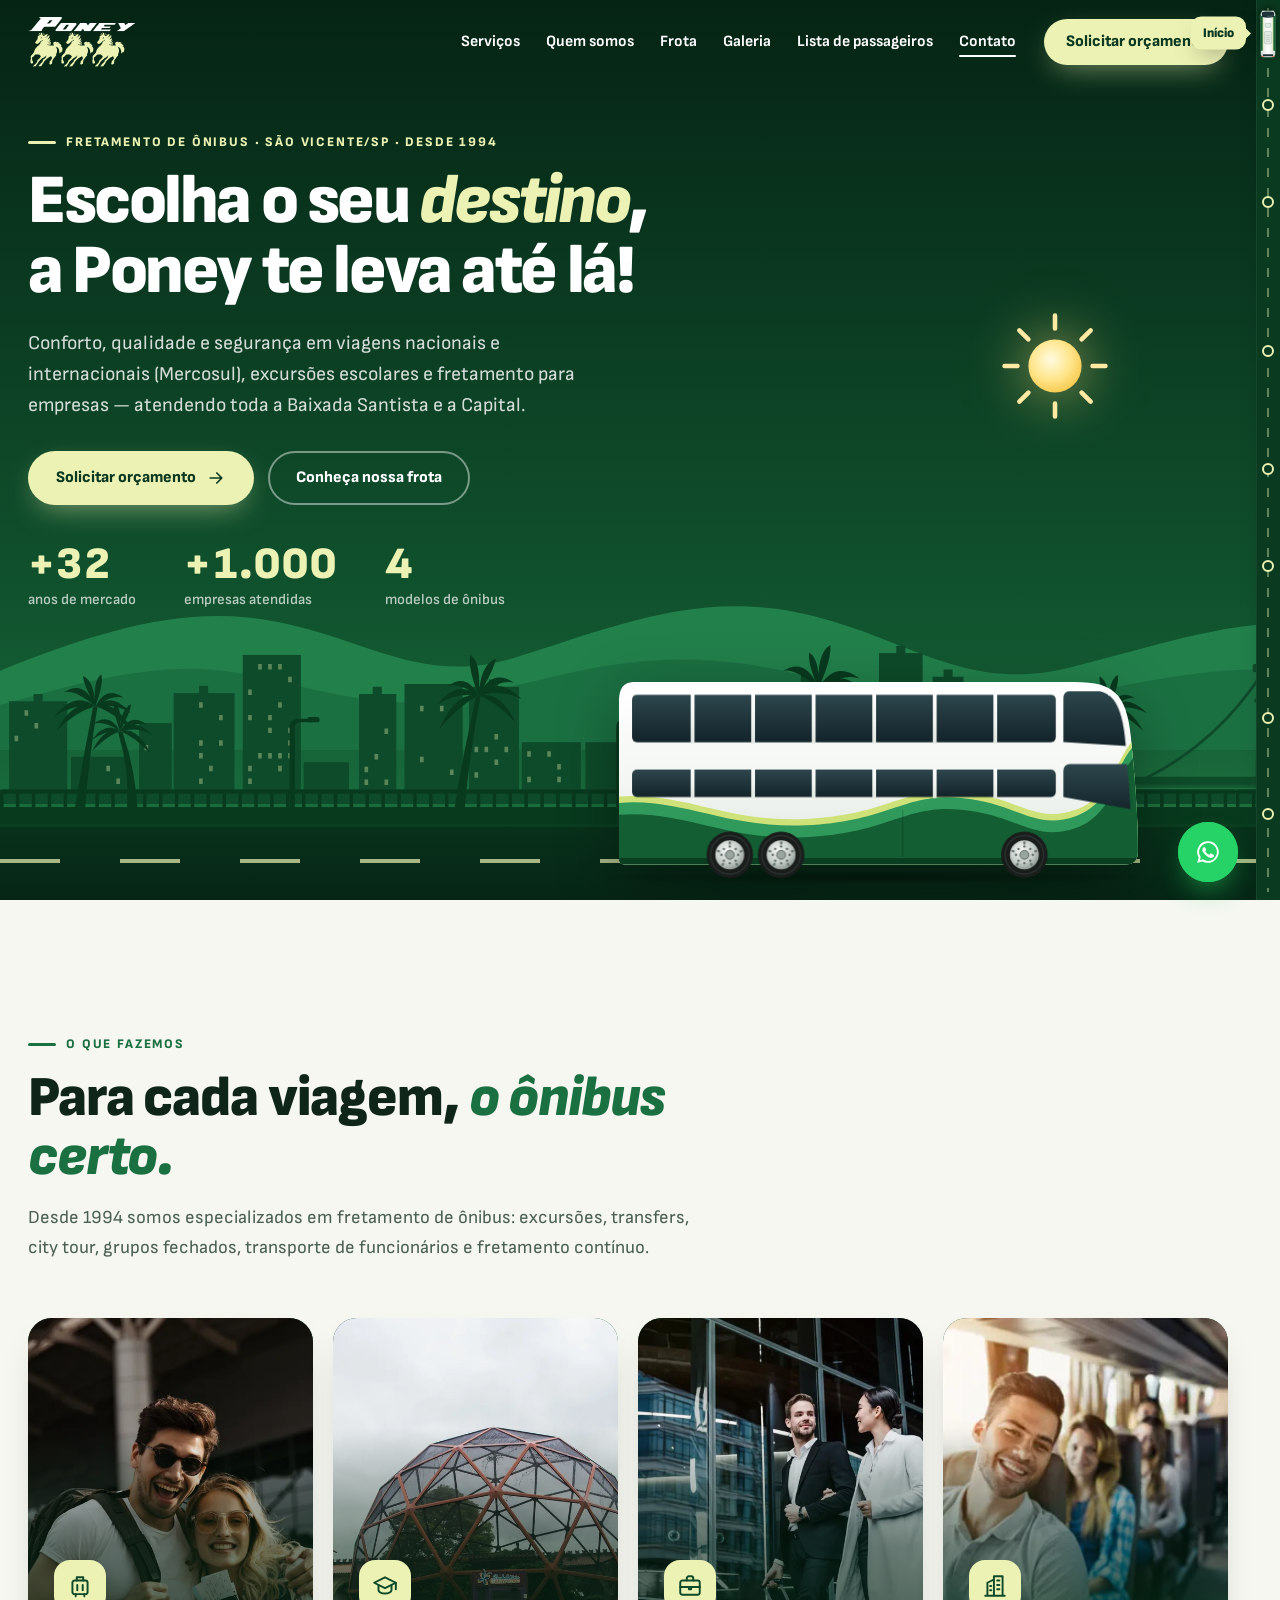
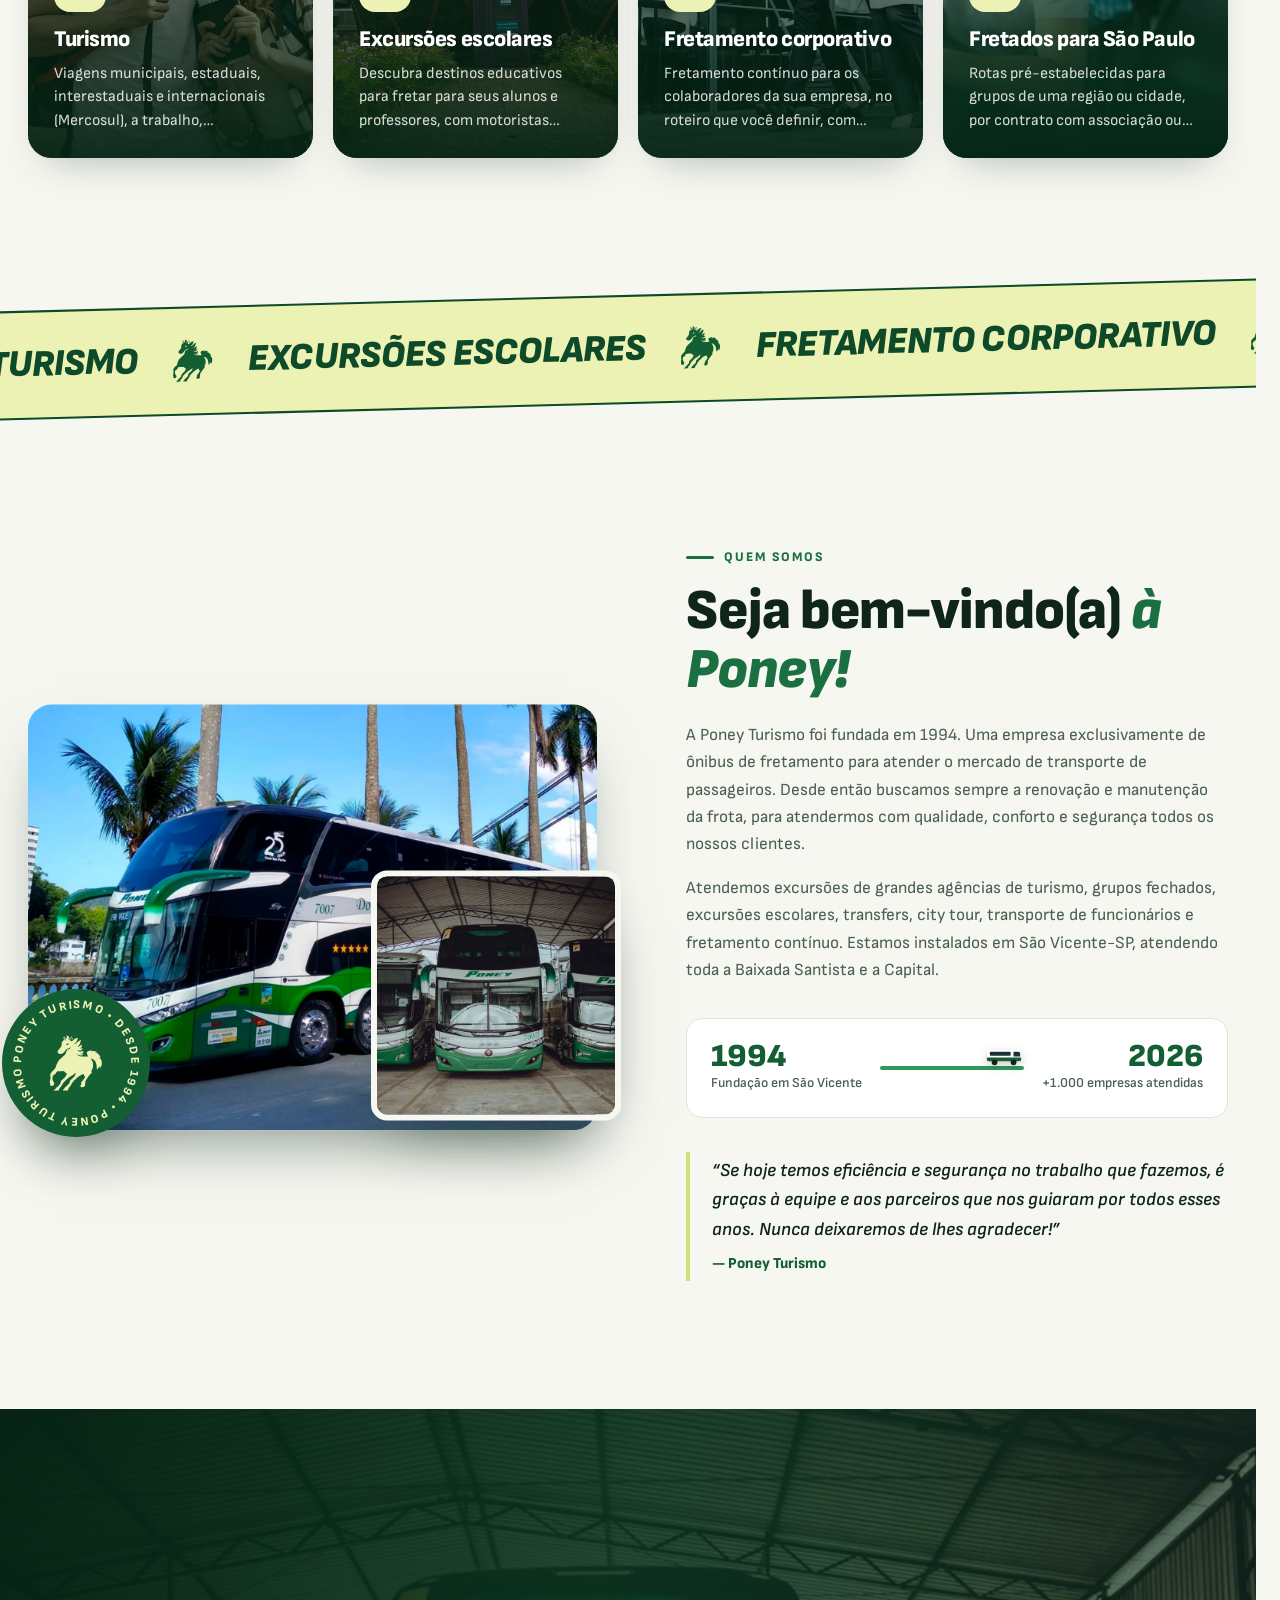
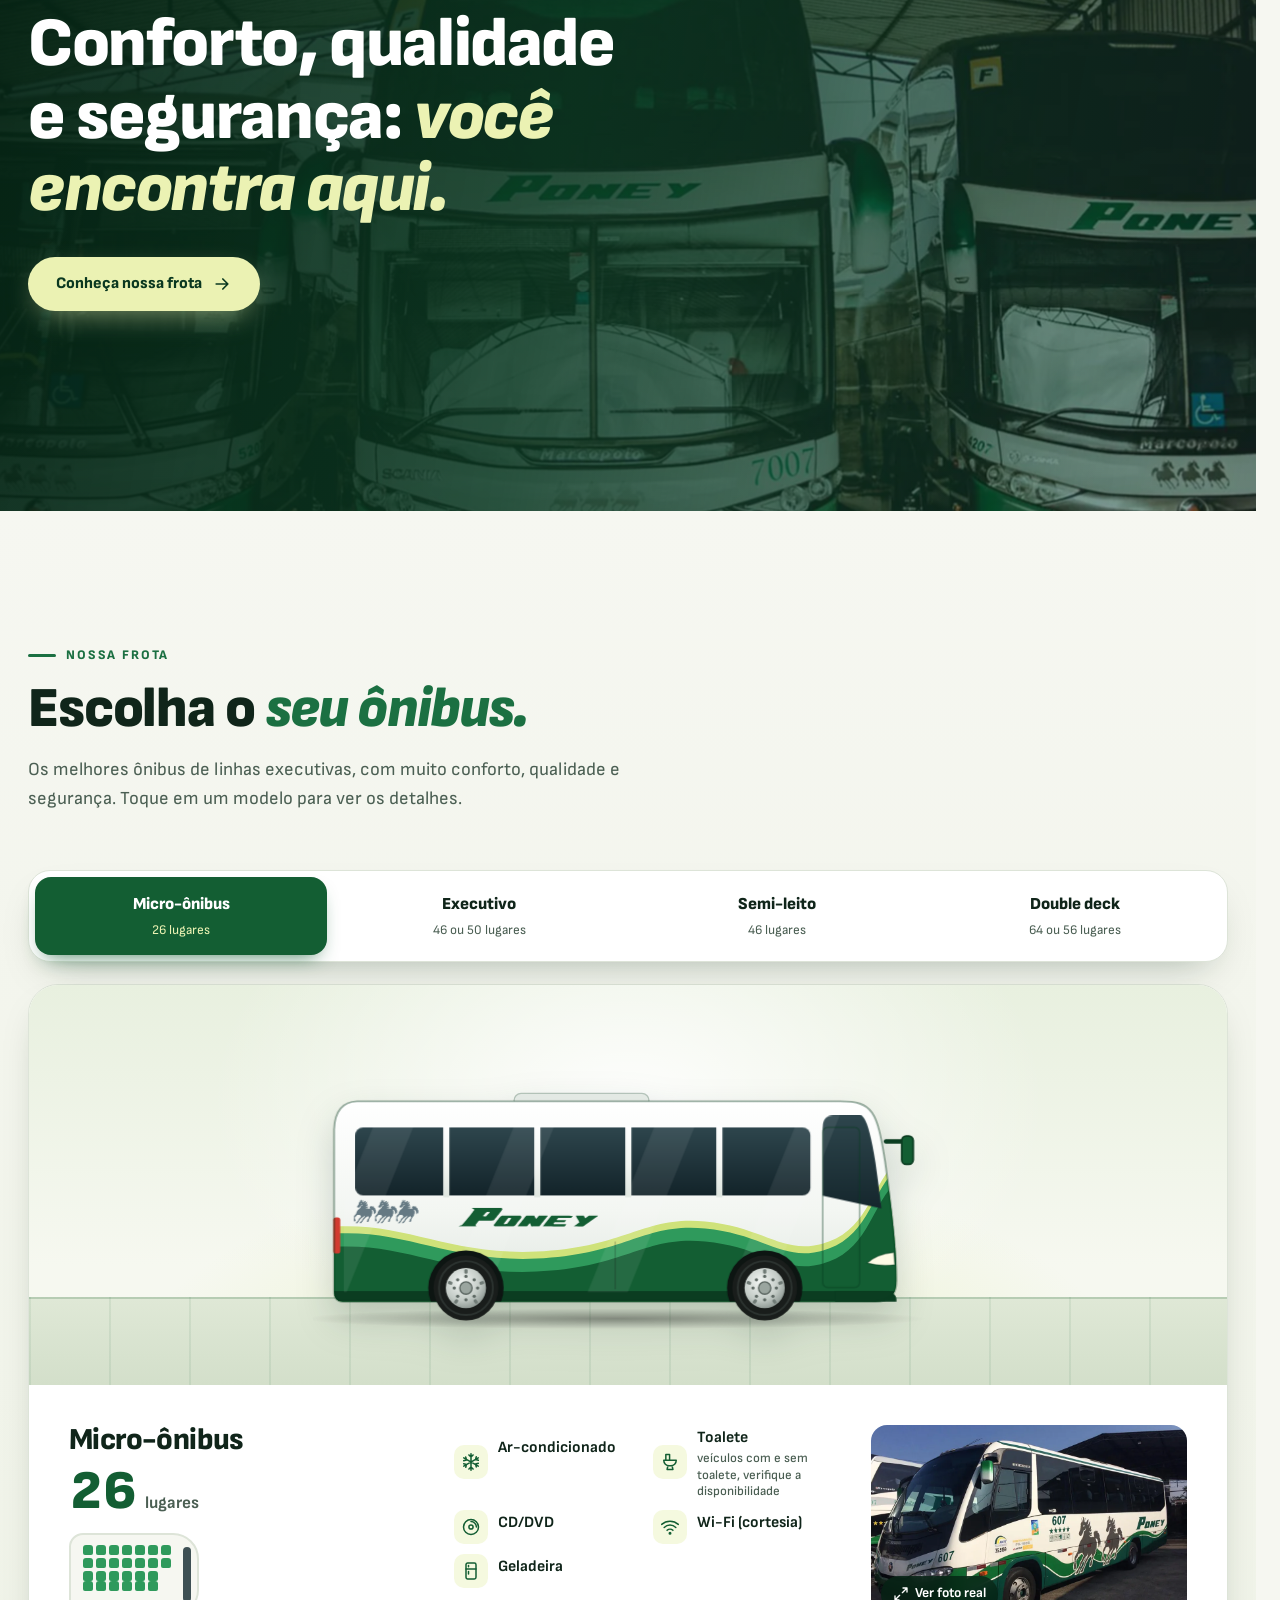
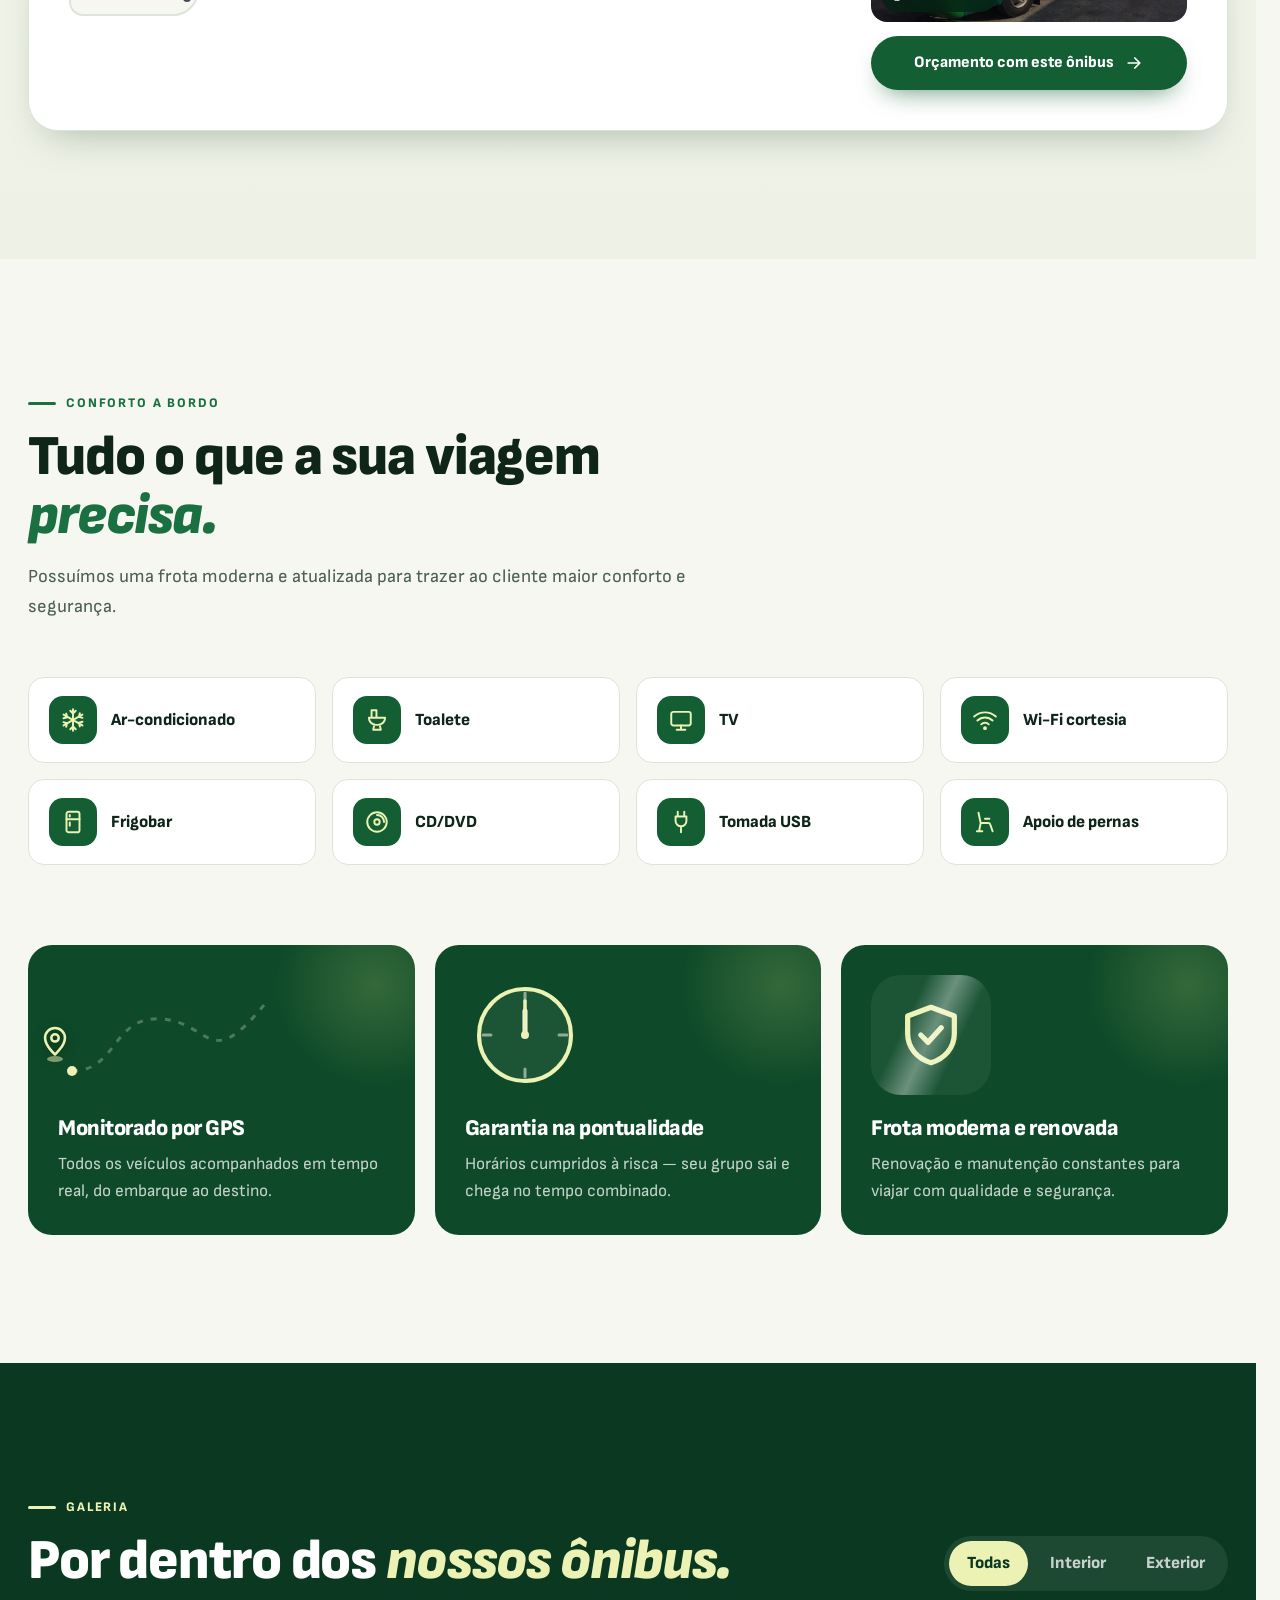
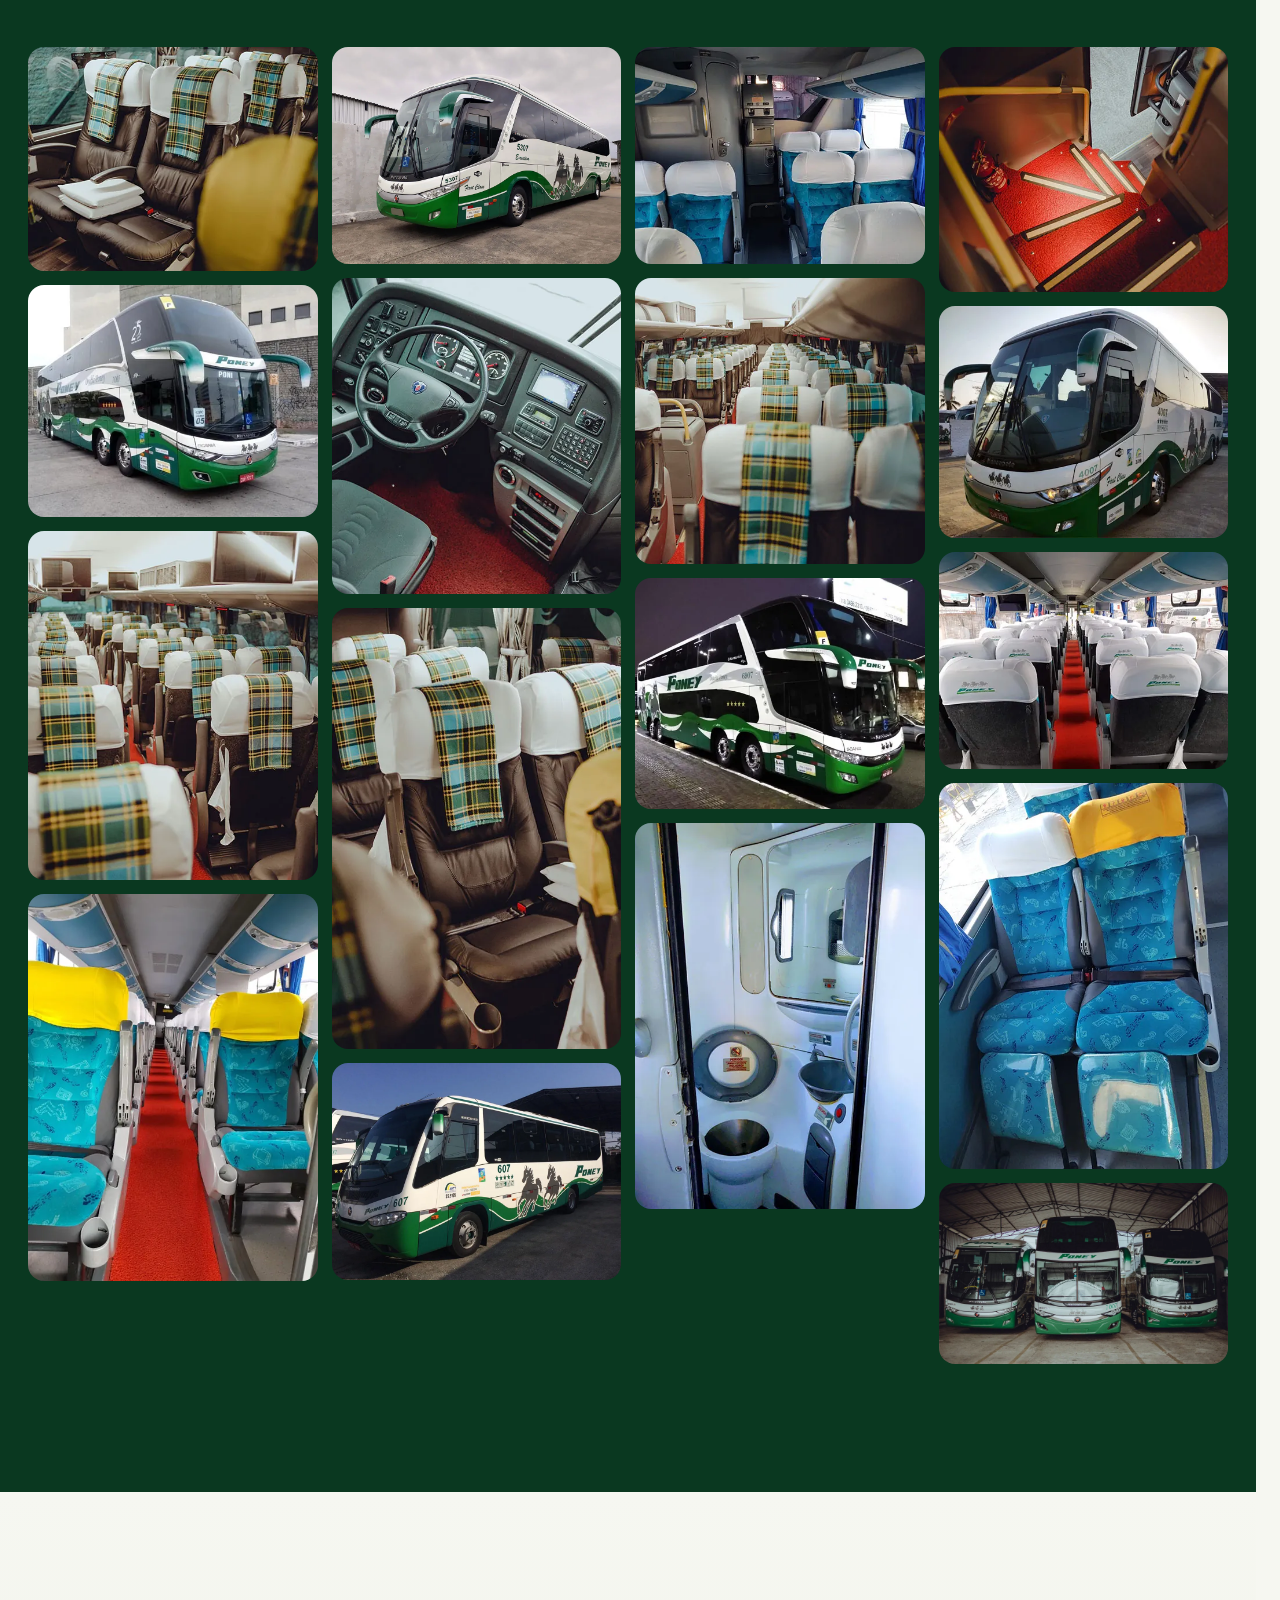
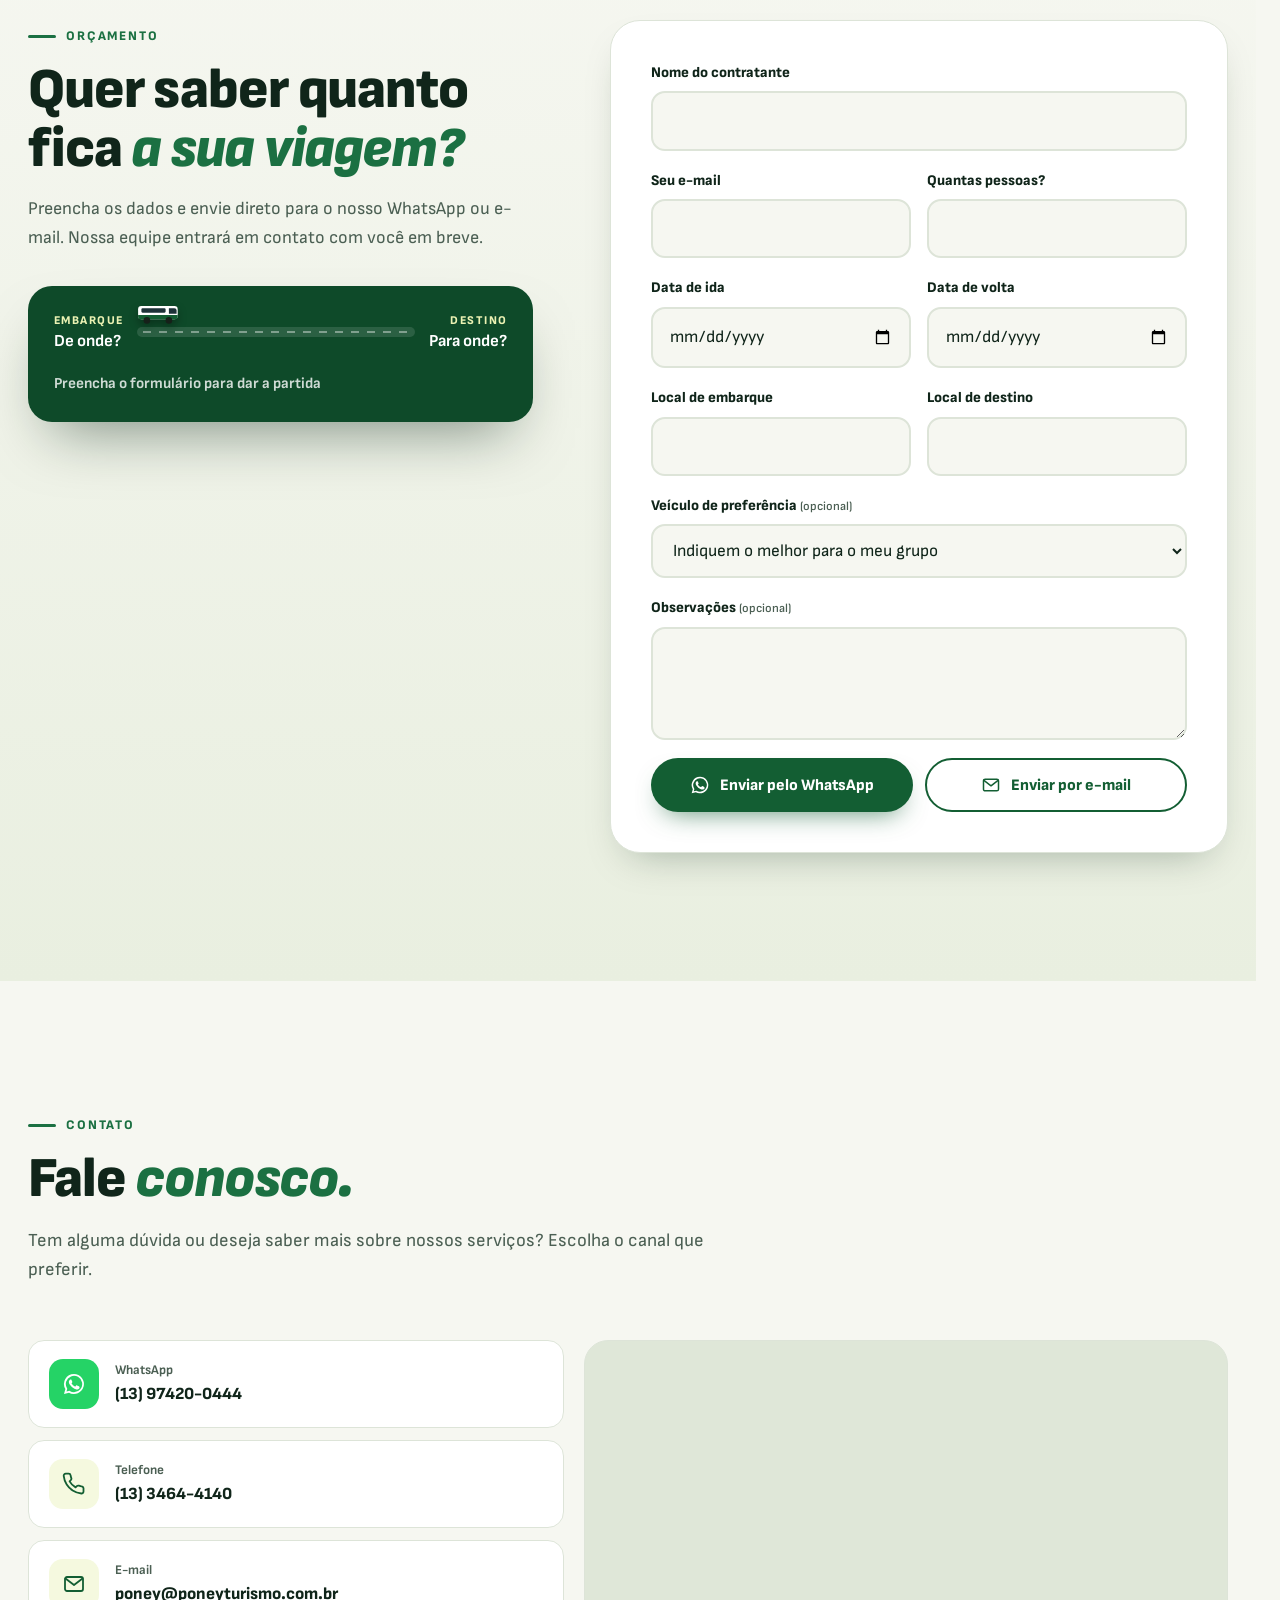
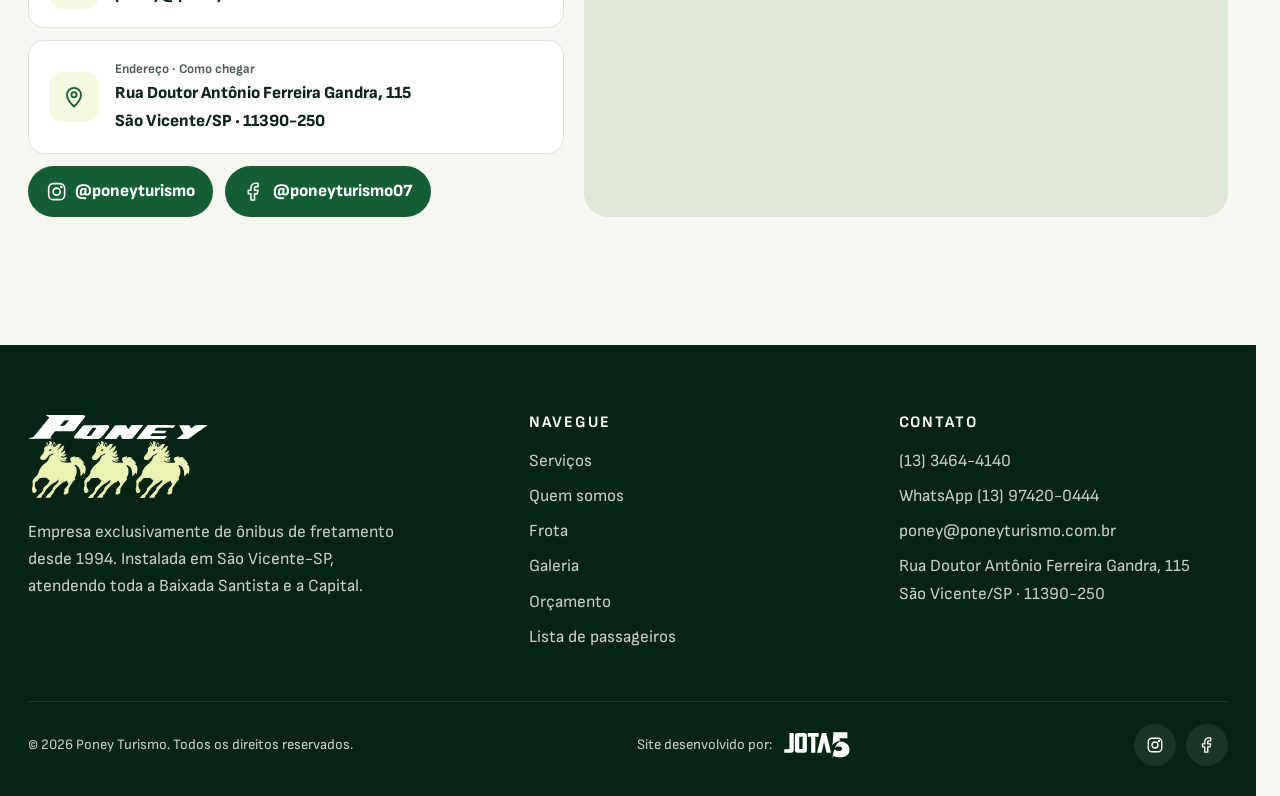
==== commit abaaad5e: "Crédito "Site desenvolvido por" com o logo da JOTA5 no rodapé Logo vetorial branco; o 5 ganha o degr" ====
--- a/index.html
+++ b/index.html
@@ -697,6 +697,7 @@
     </div>
     <div class="container rodape-base">
       <p>© <span data-ano>2026</span> Poney Turismo. Todos os direitos reservados.</p>
+      <p class="credito">Site desenvolvido por: <svg class="logo-jota5" viewBox="247 135 506 200" role="img" aria-label="JOTA5"><defs><linearGradient id="j5-grad-a" x1="685.77" y1="329.65" x2="685.77" y2="220.29" gradientUnits="userSpaceOnUse"><stop offset="0" stop-color="#2af9ff"/><stop offset="1" stop-color="#1565ff"/></linearGradient><linearGradient id="j5-grad-b" x1="674.74" y1="104.27" x2="674.74" y2="316.5" gradientUnits="userSpaceOnUse"><stop offset="0" stop-color="#2af9ff"/><stop offset="1" stop-color="#1565ff"/></linearGradient></defs><g fill="currentColor"><path d="M251.57,266.94h32.39c2.84,0,5.15-2.31,5.15-5.15v-116.49c0-1.78,1.44-3.22,3.22-3.22h26.17c1.78,0,3.22,1.44,3.22,3.22v130.65c0,10.66-8.64,19.31-19.31,19.31h-50.84c-1.42,0-2.57-1.15-2.57-2.57v-23.17c0-1.42,1.15-2.57,2.57-2.57Z"/><path d="M403.78,141.77h-53.42c-10.66,0-19.31,8.64-19.31,19.31v113.92c0,10.66,8.64,19.31,19.31,19.31h53.42c10.66,0,19.31-8.64,19.31-19.31v-113.92c0-10.66-8.64-19.31-19.31-19.31ZM390.27,265.98h-26.39v-95.25h26.39v95.25Z"/><polygon points="430.17 141.77 430.17 170.73 455.91 170.73 455.91 294.3 488.09 294.3 488.09 170.73 513.84 170.73 513.84 141.77 430.17 141.77"/><polygon points="501.22 294.3 538.69 142.09 571.3 142.09 609.05 295.26 574.73 295.26 555.13 211.38 536.4 294.3 501.22 294.3"/><path d="M685.52,208.44c-1.2,0-2.39-.01-3.56-.02-.04,0-.07,0-.11,0-1.01,0-1.99.04-2.96.11-.2.01-.4.02-.59.04-1.09.09-2.15.24-3.19.41-17.05,9.17-29.08,28.99-37.45,50.28l13.5-12.58c5.04-.67,10.5-1.03,16.13-1.03,18.48,0,24.81,6.52,26.16,16.3,1.57,11.41-5.18,19.57-21.76,19.57s-28.48-7.23-37.15-13.78c-7.4,21.39-11.37,43.02-13.28,55.84l-.71,9.5,9.53-13.24c12,5.48,27.69,10.06,46.91,10.06,49.46,0,79.39-23.37,73.21-68.21-4.34-31.48-35.26-52.47-64.67-53.23Z"/><path d="M621.31,231.51l-.02.3c18.6-20.01,47.74-27.2,53.03-28.37l1.5-20.04h59.24l-.7-46.47h-107.07l-5.35,84.49c-4.66,8.81-7.55,19.22-7.55,19.22,2.25-3.79,4.76-6.86,6.91-9.15Z"/></g><g class="j5-cor"><path fill="url(#j5-grad-a)" d="M685.52,208.44c-1.2,0-2.39-.01-3.56-.02-.04,0-.07,0-.11,0-1.01,0-1.99.04-2.96.11-.2.01-.4.02-.59.04-1.09.09-2.15.24-3.19.41-17.05,9.17-29.08,28.99-37.45,50.28l13.5-12.58c5.04-.67,10.5-1.03,16.13-1.03,18.48,0,24.81,6.52,26.16,16.3,1.57,11.41-5.18,19.57-21.76,19.57s-28.48-7.23-37.15-13.78c-7.4,21.39-11.37,43.02-13.28,55.84l-.71,9.5,9.53-13.24c12,5.48,27.69,10.06,46.91,10.06,49.46,0,79.39-23.37,73.21-68.21-4.34-31.48-35.26-52.47-64.67-53.23Z"/><path fill="url(#j5-grad-b)" d="M621.31,231.51l-.02.3c18.6-20.01,47.74-27.2,53.03-28.37l1.5-20.04h59.24l-.7-46.47h-107.07l-5.35,84.49c-4.66,8.81-7.55,19.22-7.55,19.22,2.25-3.79,4.76-6.86,6.91-9.15Z"/></g></svg></p>
       <div class="rodape-sociais">
         <a href="https://www.instagram.com/poneyturismo/" target="_blank" rel="noopener" aria-label="Instagram"><svg class="icone"><use href="#i-instagram"/></svg></a>
         <a href="https://www.facebook.com/poneyturismo07/" target="_blank" rel="noopener" aria-label="Facebook"><svg class="icone"><use href="#i-facebook"/></svg></a>
--- a/assets/css/style.css
+++ b/assets/css/style.css
@@ -1028,10 +1028,18 @@
   padding: 22px 0 30px; border-top: 1px solid rgba(255, 255, 255, 0.1); font-size: 0.9rem;
 }
 .rodape-base p { margin: 0; }
+.credito { display: inline-flex; align-items: center; gap: 12px; }
+.logo-jota5 { height: 26px; width: auto; color: #fff; overflow: visible; transition: transform 0.4s var(--ease); }
+.logo-jota5 .j5-cor { opacity: 0; transition: opacity 0.45s; } /* o 5 ganha a cor da JOTA5 no hover */
+.credito:hover .logo-jota5 { transform: translateY(-2px); }
+.credito:hover .j5-cor { opacity: 1; }
 .rodape-sociais { display: flex; gap: 10px; }
 .rodape-sociais a { display: grid; place-items: center; width: 42px; height: 42px; border-radius: 50%; background: rgba(255, 255, 255, 0.08); color: #fff; transition: background-color 0.3s, color 0.3s; }
 .rodape-sociais a:hover { background: var(--lima-200); color: var(--verde-900); }
-@media (max-width: 800px) { .rodape-grade { grid-template-columns: 1fr; gap: 30px; } }
+@media (max-width: 800px) {
+  .rodape-grade { grid-template-columns: 1fr; gap: 30px; }
+  .rodape-base { padding-bottom: 96px; } /* espaço para o botão flutuante do WhatsApp */
+}
 
 /* ---------- WhatsApp flutuante ---------- */
 .whats-flutuante {
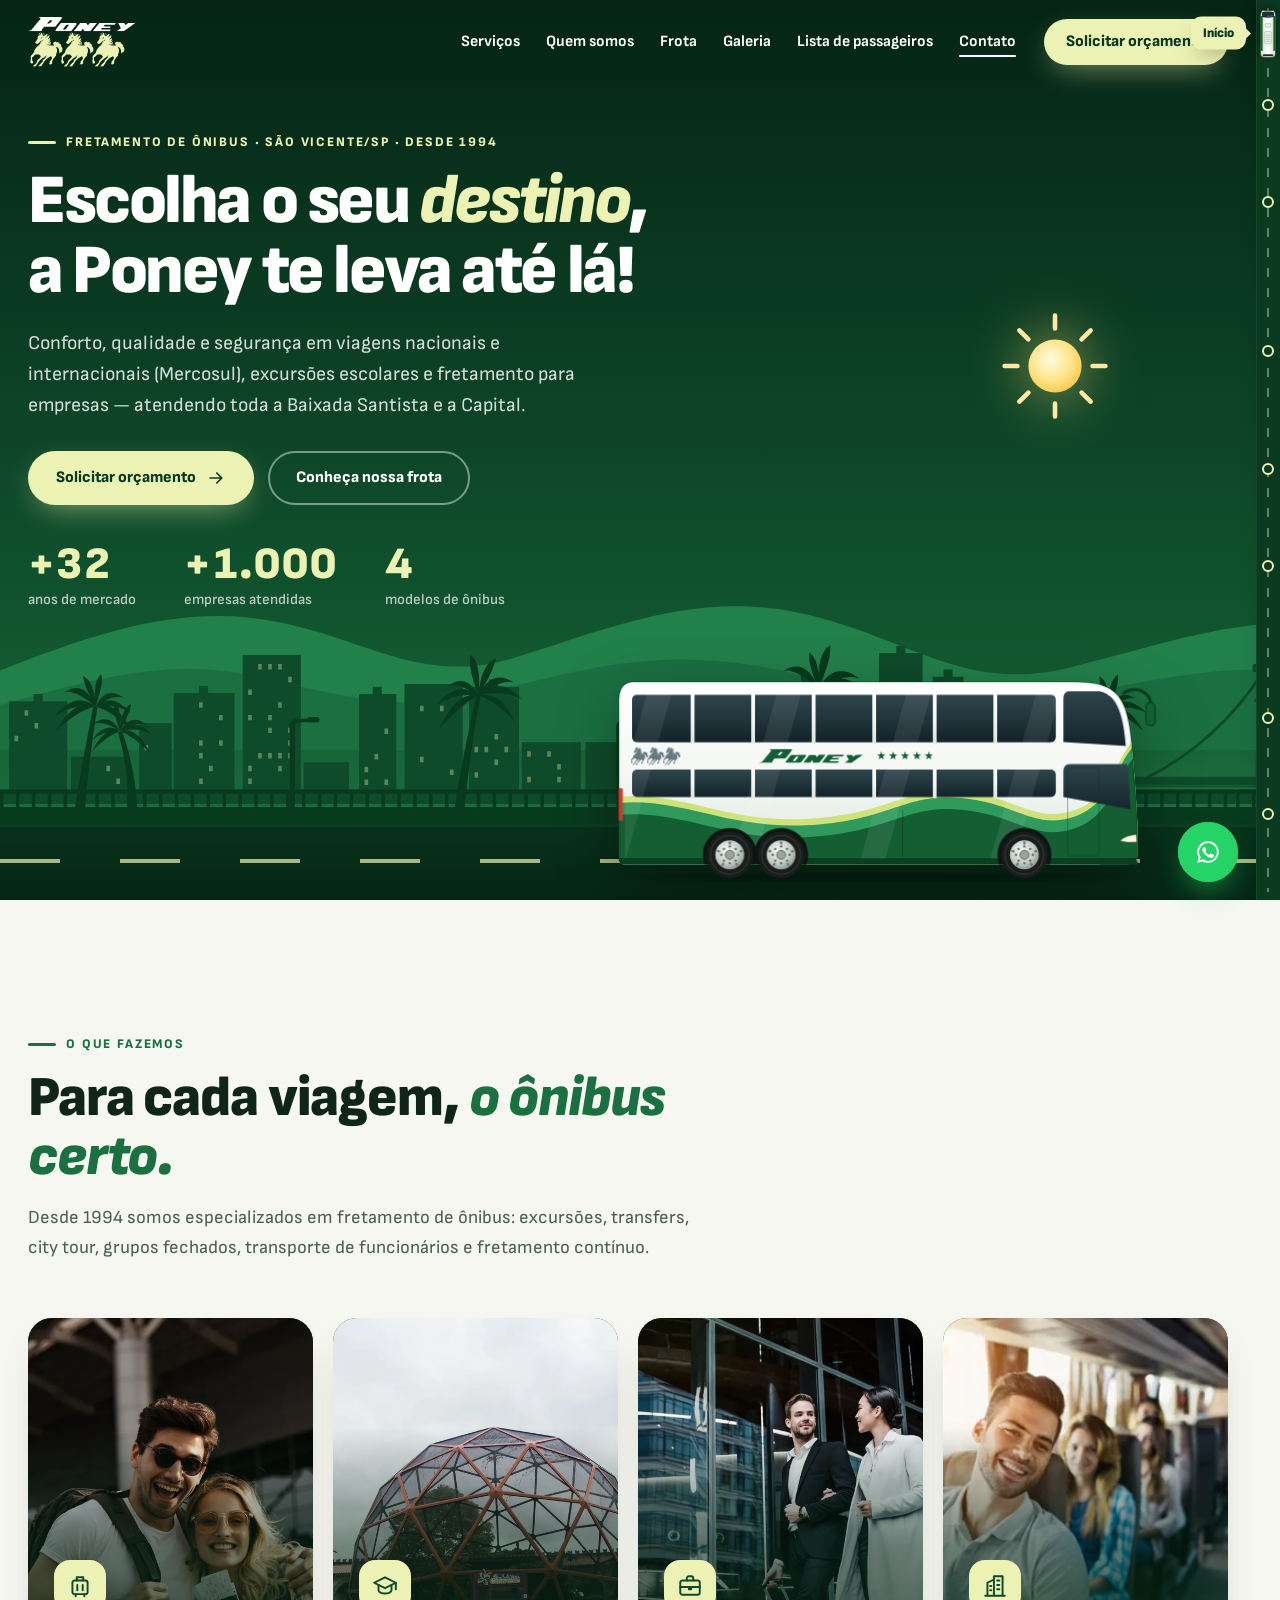
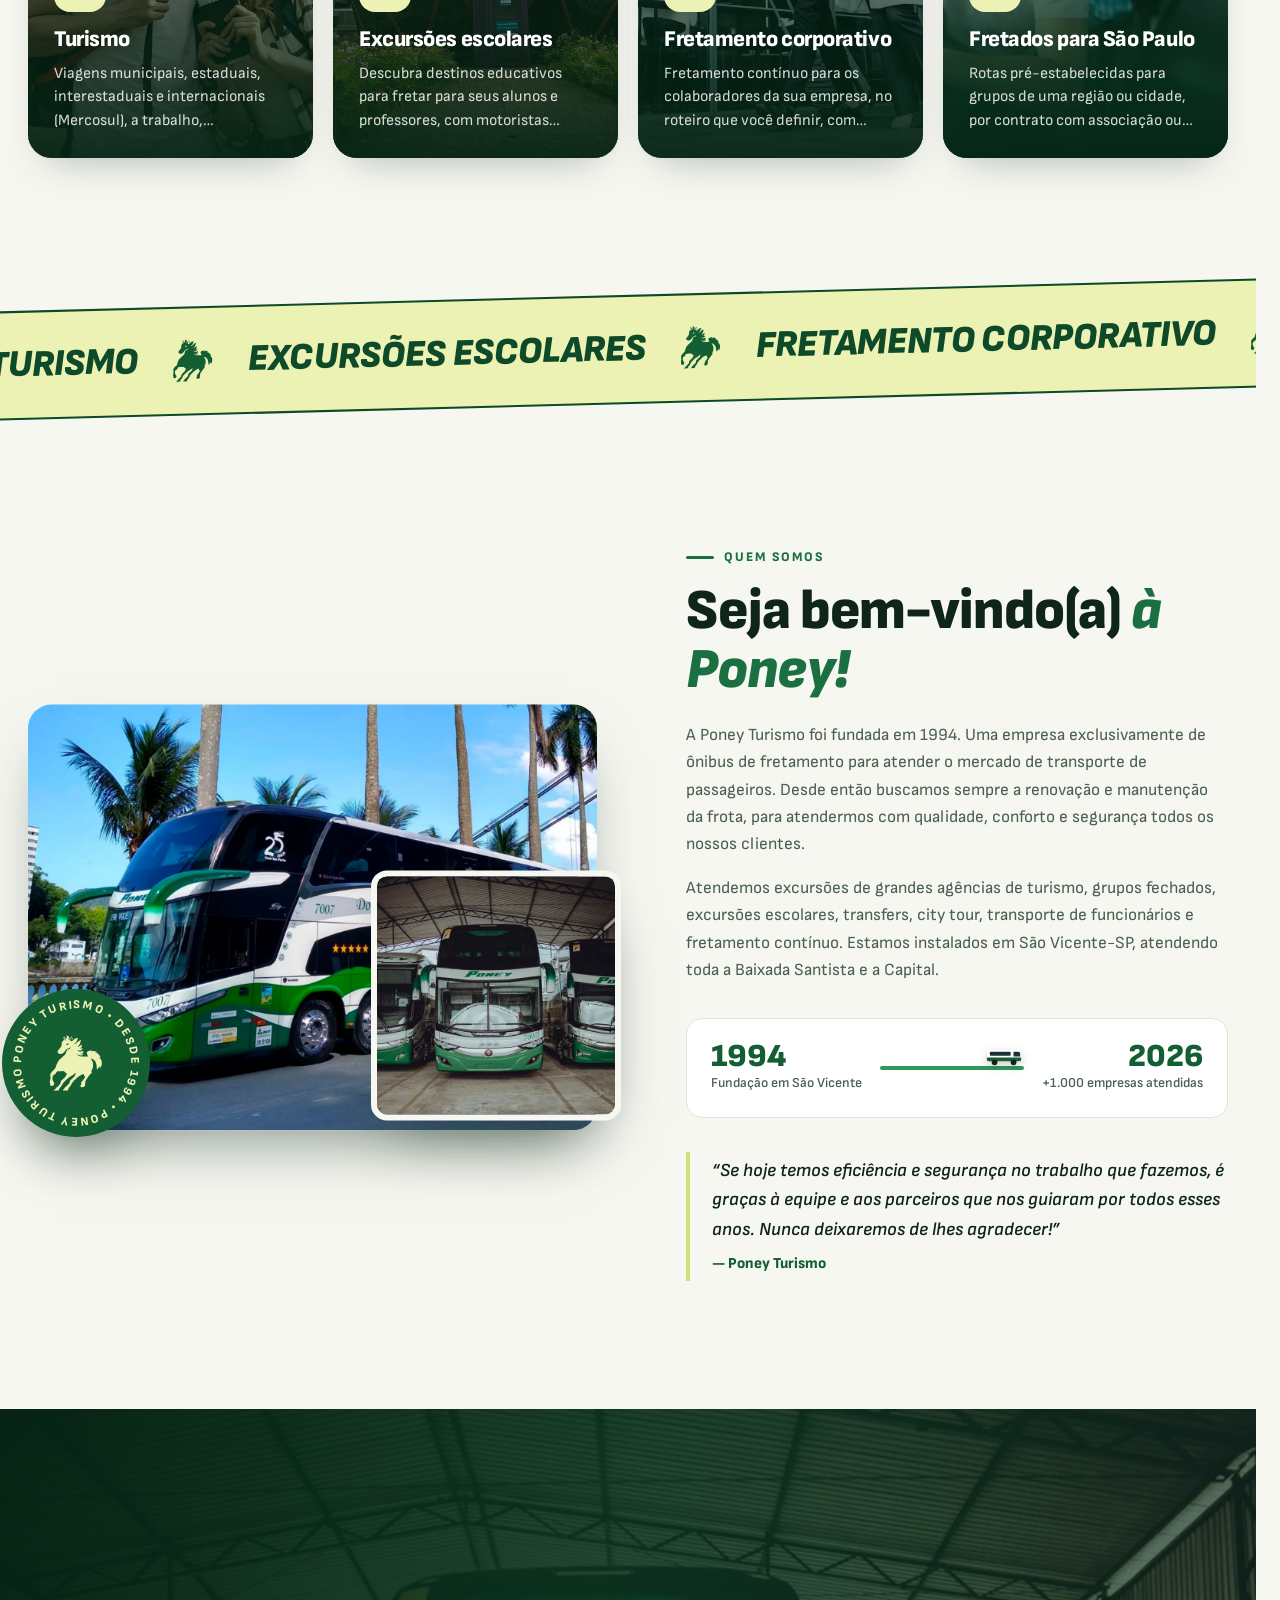
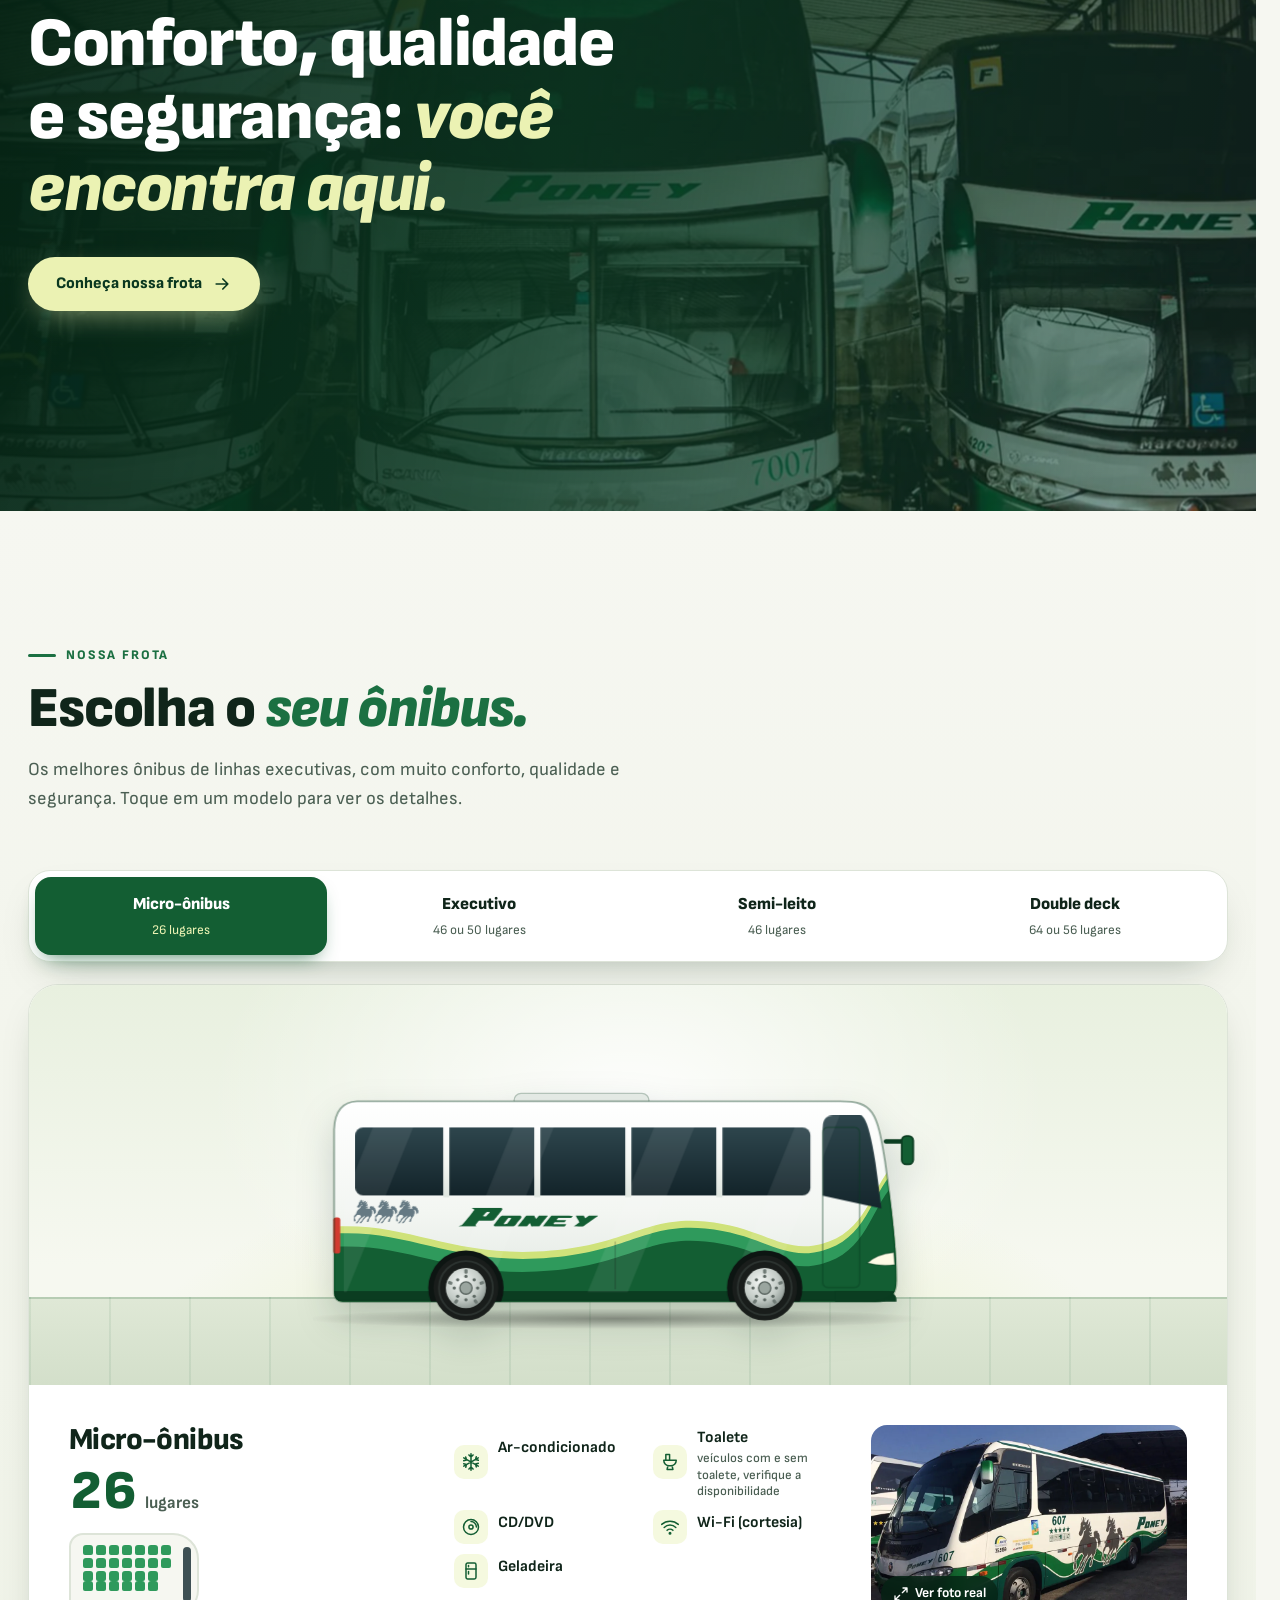
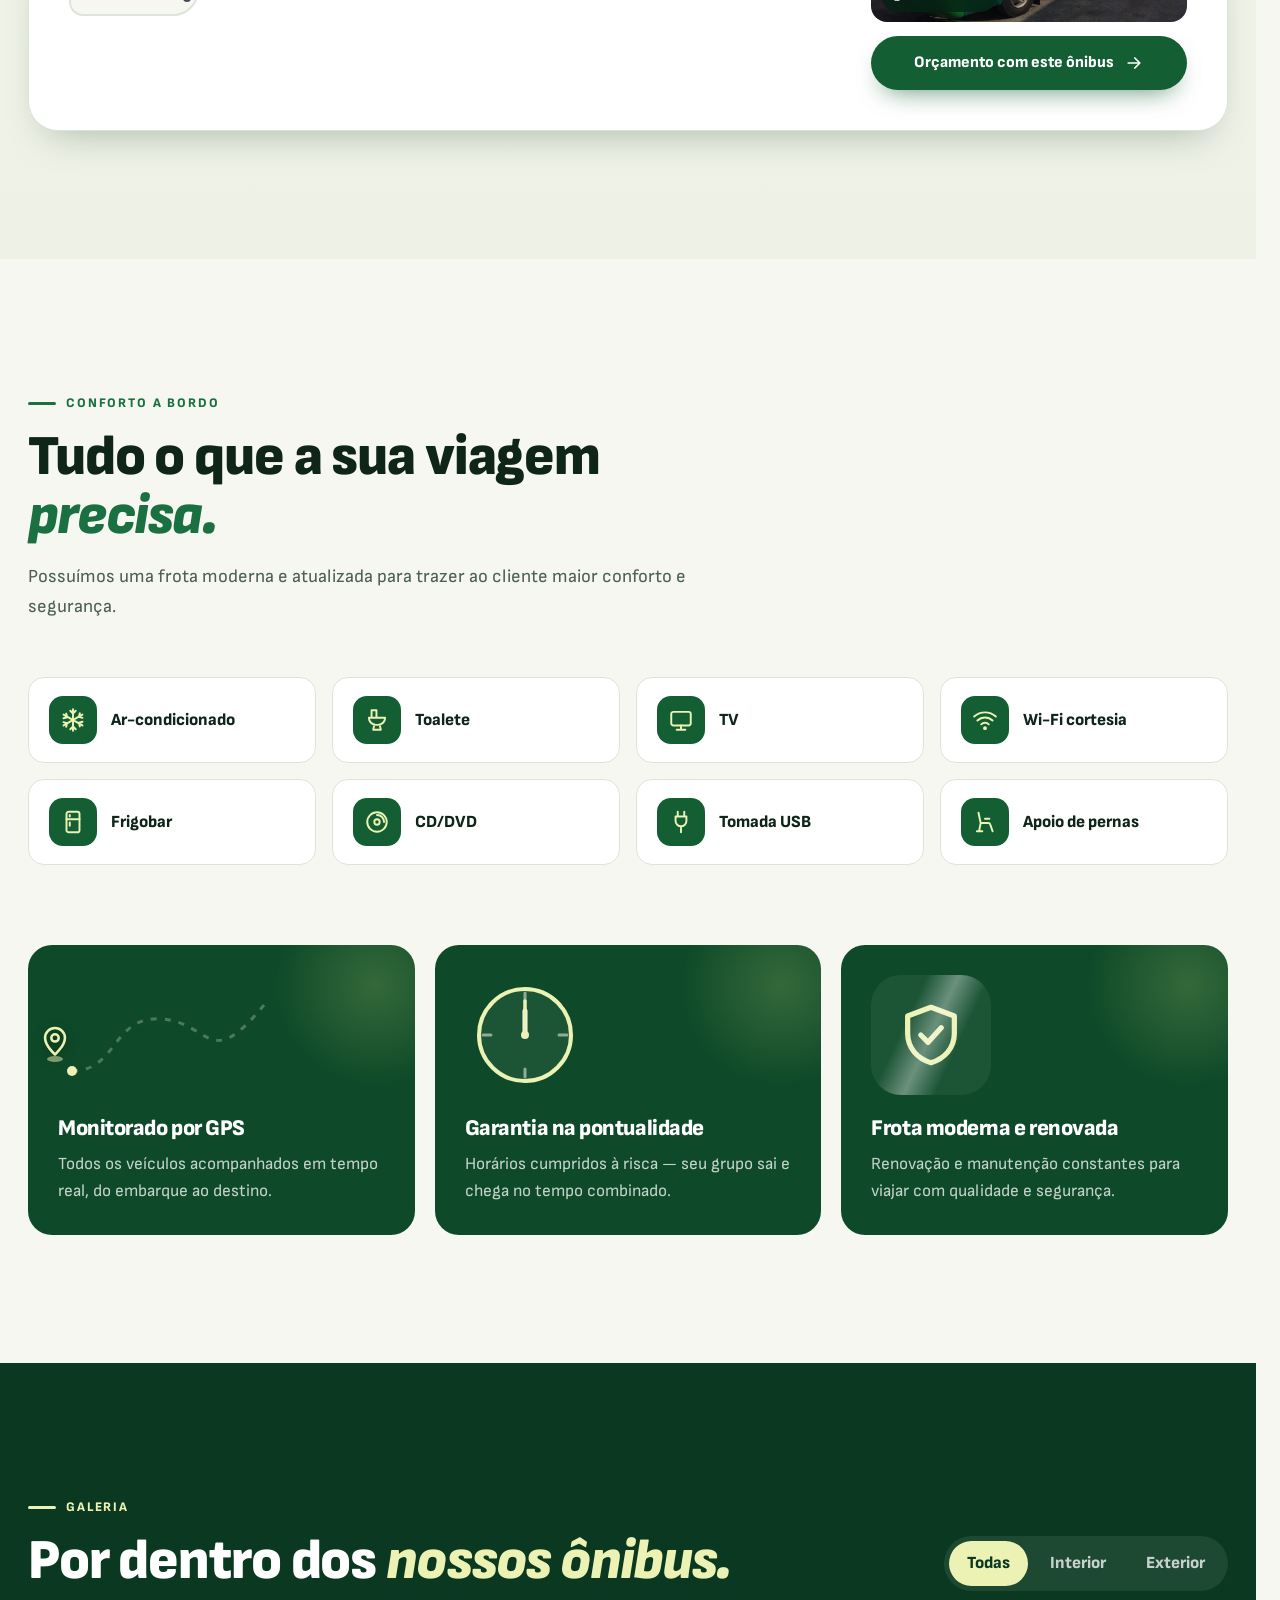
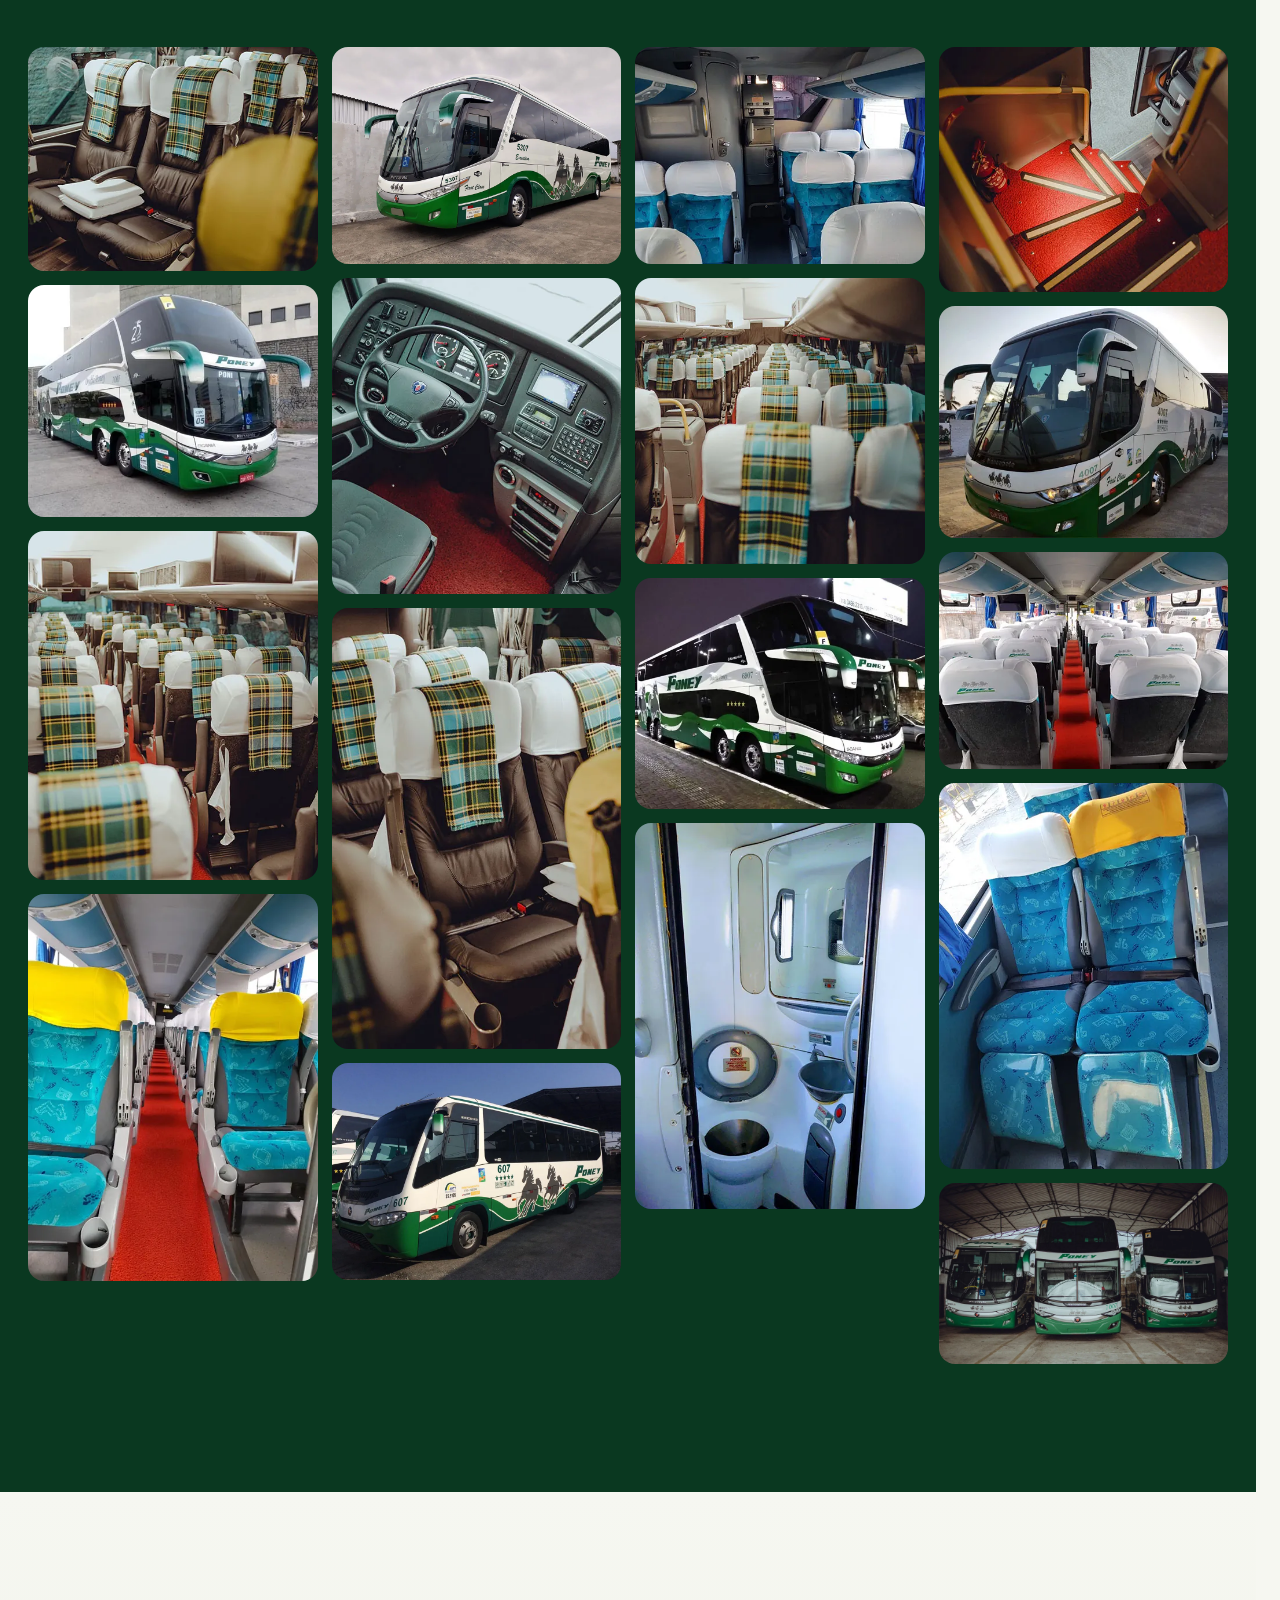
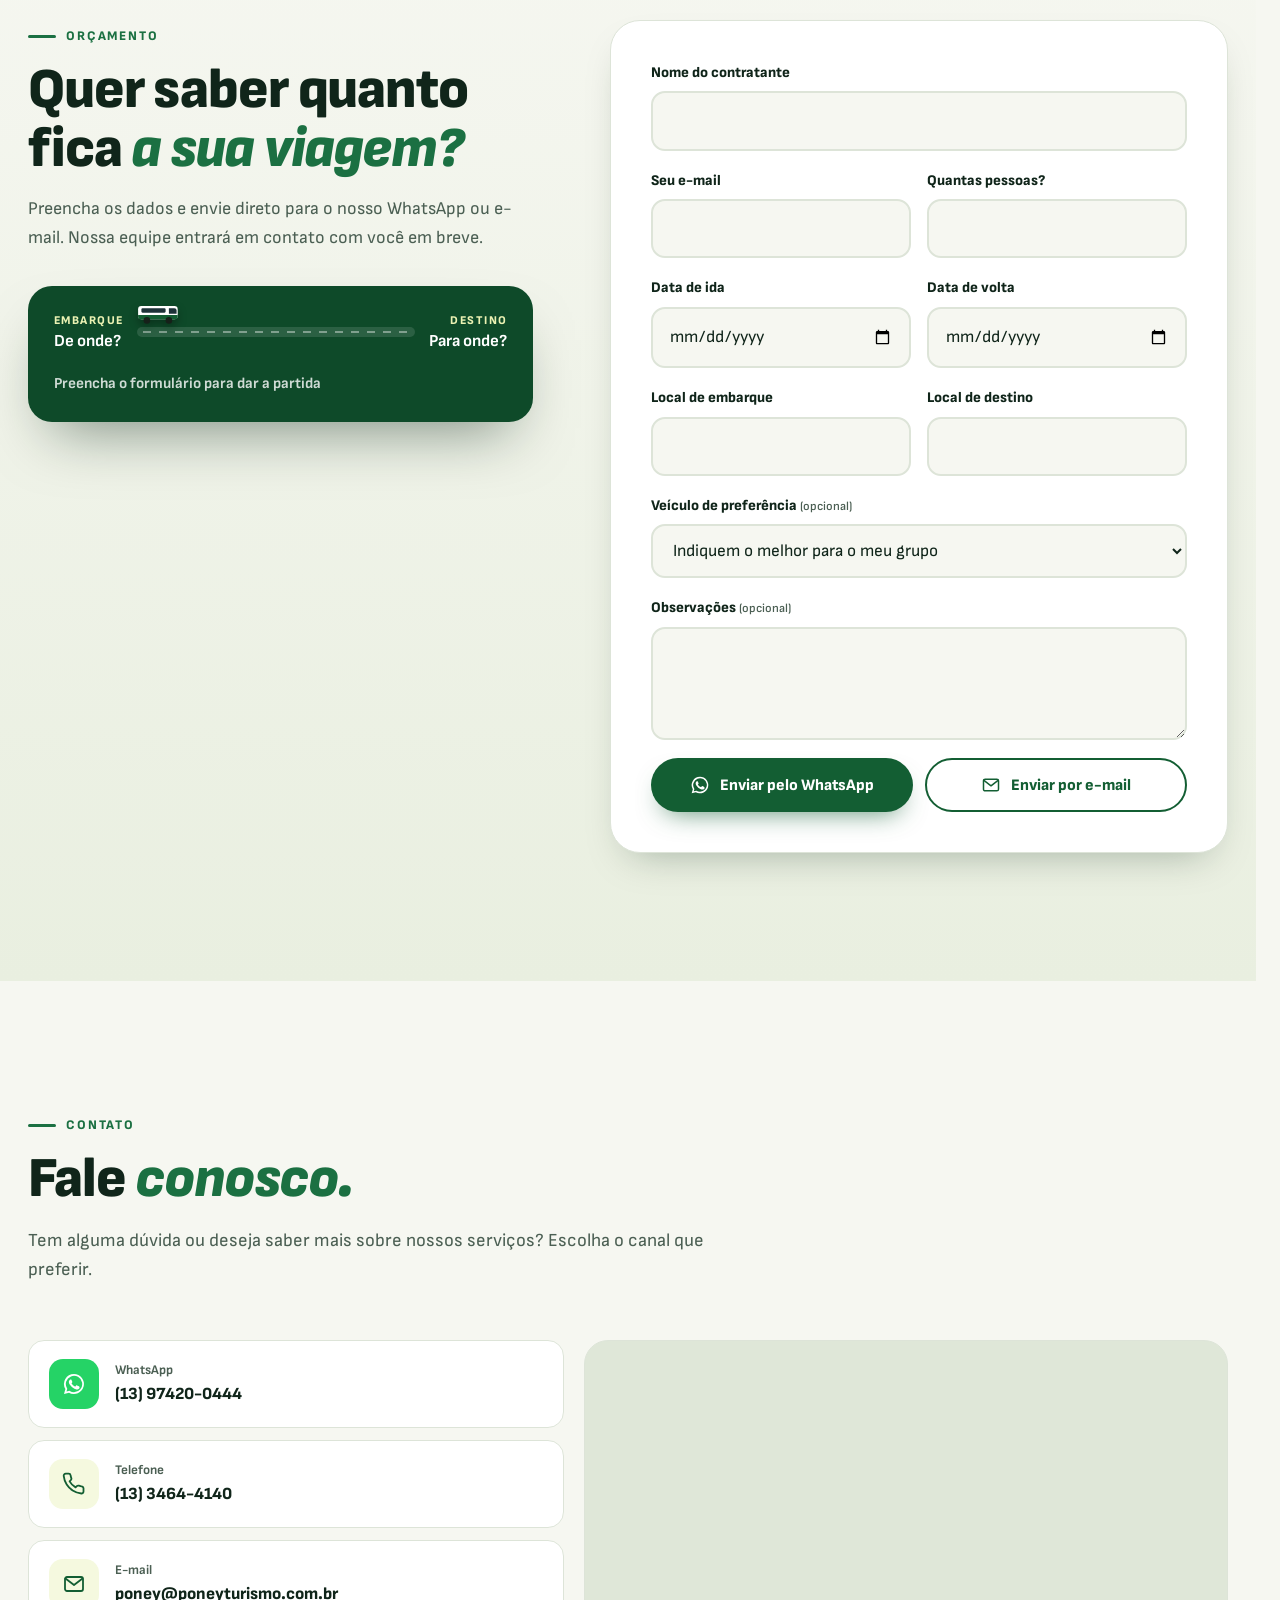
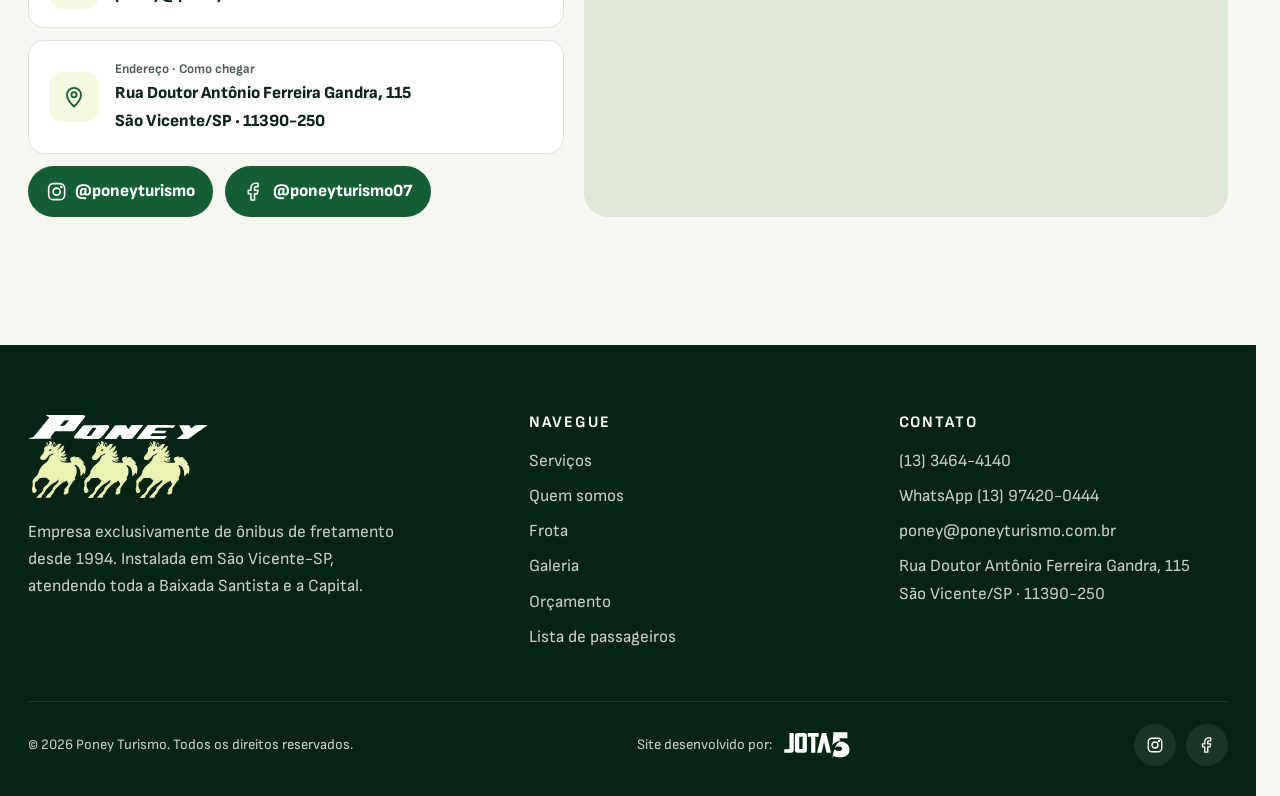
==== commit 15961ee3: "Logo da JOTA5 no rodapé leva para jota5.com.br Co-Authored-By: Claude Opus 5.5 <noreply@anthropic.co" ====
--- a/index.html
+++ b/index.html
@@ -697,7 +697,7 @@
     </div>
     <div class="container rodape-base">
       <p>© <span data-ano>2026</span> Poney Turismo. Todos os direitos reservados.</p>
-      <p class="credito">Site desenvolvido por: <svg class="logo-jota5" viewBox="247 135 506 200" role="img" aria-label="JOTA5"><defs><linearGradient id="j5-grad-a" x1="685.77" y1="329.65" x2="685.77" y2="220.29" gradientUnits="userSpaceOnUse"><stop offset="0" stop-color="#2af9ff"/><stop offset="1" stop-color="#1565ff"/></linearGradient><linearGradient id="j5-grad-b" x1="674.74" y1="104.27" x2="674.74" y2="316.5" gradientUnits="userSpaceOnUse"><stop offset="0" stop-color="#2af9ff"/><stop offset="1" stop-color="#1565ff"/></linearGradient></defs><g fill="currentColor"><path d="M251.57,266.94h32.39c2.84,0,5.15-2.31,5.15-5.15v-116.49c0-1.78,1.44-3.22,3.22-3.22h26.17c1.78,0,3.22,1.44,3.22,3.22v130.65c0,10.66-8.64,19.31-19.31,19.31h-50.84c-1.42,0-2.57-1.15-2.57-2.57v-23.17c0-1.42,1.15-2.57,2.57-2.57Z"/><path d="M403.78,141.77h-53.42c-10.66,0-19.31,8.64-19.31,19.31v113.92c0,10.66,8.64,19.31,19.31,19.31h53.42c10.66,0,19.31-8.64,19.31-19.31v-113.92c0-10.66-8.64-19.31-19.31-19.31ZM390.27,265.98h-26.39v-95.25h26.39v95.25Z"/><polygon points="430.17 141.77 430.17 170.73 455.91 170.73 455.91 294.3 488.09 294.3 488.09 170.73 513.84 170.73 513.84 141.77 430.17 141.77"/><polygon points="501.22 294.3 538.69 142.09 571.3 142.09 609.05 295.26 574.73 295.26 555.13 211.38 536.4 294.3 501.22 294.3"/><path d="M685.52,208.44c-1.2,0-2.39-.01-3.56-.02-.04,0-.07,0-.11,0-1.01,0-1.99.04-2.96.11-.2.01-.4.02-.59.04-1.09.09-2.15.24-3.19.41-17.05,9.17-29.08,28.99-37.45,50.28l13.5-12.58c5.04-.67,10.5-1.03,16.13-1.03,18.48,0,24.81,6.52,26.16,16.3,1.57,11.41-5.18,19.57-21.76,19.57s-28.48-7.23-37.15-13.78c-7.4,21.39-11.37,43.02-13.28,55.84l-.71,9.5,9.53-13.24c12,5.48,27.69,10.06,46.91,10.06,49.46,0,79.39-23.37,73.21-68.21-4.34-31.48-35.26-52.47-64.67-53.23Z"/><path d="M621.31,231.51l-.02.3c18.6-20.01,47.74-27.2,53.03-28.37l1.5-20.04h59.24l-.7-46.47h-107.07l-5.35,84.49c-4.66,8.81-7.55,19.22-7.55,19.22,2.25-3.79,4.76-6.86,6.91-9.15Z"/></g><g class="j5-cor"><path fill="url(#j5-grad-a)" d="M685.52,208.44c-1.2,0-2.39-.01-3.56-.02-.04,0-.07,0-.11,0-1.01,0-1.99.04-2.96.11-.2.01-.4.02-.59.04-1.09.09-2.15.24-3.19.41-17.05,9.17-29.08,28.99-37.45,50.28l13.5-12.58c5.04-.67,10.5-1.03,16.13-1.03,18.48,0,24.81,6.52,26.16,16.3,1.57,11.41-5.18,19.57-21.76,19.57s-28.48-7.23-37.15-13.78c-7.4,21.39-11.37,43.02-13.28,55.84l-.71,9.5,9.53-13.24c12,5.48,27.69,10.06,46.91,10.06,49.46,0,79.39-23.37,73.21-68.21-4.34-31.48-35.26-52.47-64.67-53.23Z"/><path fill="url(#j5-grad-b)" d="M621.31,231.51l-.02.3c18.6-20.01,47.74-27.2,53.03-28.37l1.5-20.04h59.24l-.7-46.47h-107.07l-5.35,84.49c-4.66,8.81-7.55,19.22-7.55,19.22,2.25-3.79,4.76-6.86,6.91-9.15Z"/></g></svg></p>
+      <p class="credito">Site desenvolvido por: <a class="link-jota5" href="https://jota5.com.br/" target="_blank" rel="noopener" title="JOTA5 (abre em nova aba)"><svg class="logo-jota5" viewBox="247 135 506 200" role="img" aria-label="JOTA5 - abre o site em nova aba"><defs><linearGradient id="j5-grad-a" x1="685.77" y1="329.65" x2="685.77" y2="220.29" gradientUnits="userSpaceOnUse"><stop offset="0" stop-color="#2af9ff"/><stop offset="1" stop-color="#1565ff"/></linearGradient><linearGradient id="j5-grad-b" x1="674.74" y1="104.27" x2="674.74" y2="316.5" gradientUnits="userSpaceOnUse"><stop offset="0" stop-color="#2af9ff"/><stop offset="1" stop-color="#1565ff"/></linearGradient></defs><g fill="currentColor"><path d="M251.57,266.94h32.39c2.84,0,5.15-2.31,5.15-5.15v-116.49c0-1.78,1.44-3.22,3.22-3.22h26.17c1.78,0,3.22,1.44,3.22,3.22v130.65c0,10.66-8.64,19.31-19.31,19.31h-50.84c-1.42,0-2.57-1.15-2.57-2.57v-23.17c0-1.42,1.15-2.57,2.57-2.57Z"/><path d="M403.78,141.77h-53.42c-10.66,0-19.31,8.64-19.31,19.31v113.92c0,10.66,8.64,19.31,19.31,19.31h53.42c10.66,0,19.31-8.64,19.31-19.31v-113.92c0-10.66-8.64-19.31-19.31-19.31ZM390.27,265.98h-26.39v-95.25h26.39v95.25Z"/><polygon points="430.17 141.77 430.17 170.73 455.91 170.73 455.91 294.3 488.09 294.3 488.09 170.73 513.84 170.73 513.84 141.77 430.17 141.77"/><polygon points="501.22 294.3 538.69 142.09 571.3 142.09 609.05 295.26 574.73 295.26 555.13 211.38 536.4 294.3 501.22 294.3"/><path d="M685.52,208.44c-1.2,0-2.39-.01-3.56-.02-.04,0-.07,0-.11,0-1.01,0-1.99.04-2.96.11-.2.01-.4.02-.59.04-1.09.09-2.15.24-3.19.41-17.05,9.17-29.08,28.99-37.45,50.28l13.5-12.58c5.04-.67,10.5-1.03,16.13-1.03,18.48,0,24.81,6.52,26.16,16.3,1.57,11.41-5.18,19.57-21.76,19.57s-28.48-7.23-37.15-13.78c-7.4,21.39-11.37,43.02-13.28,55.84l-.71,9.5,9.53-13.24c12,5.48,27.69,10.06,46.91,10.06,49.46,0,79.39-23.37,73.21-68.21-4.34-31.48-35.26-52.47-64.67-53.23Z"/><path d="M621.31,231.51l-.02.3c18.6-20.01,47.74-27.2,53.03-28.37l1.5-20.04h59.24l-.7-46.47h-107.07l-5.35,84.49c-4.66,8.81-7.55,19.22-7.55,19.22,2.25-3.79,4.76-6.86,6.91-9.15Z"/></g><g class="j5-cor"><path fill="url(#j5-grad-a)" d="M685.52,208.44c-1.2,0-2.39-.01-3.56-.02-.04,0-.07,0-.11,0-1.01,0-1.99.04-2.96.11-.2.01-.4.02-.59.04-1.09.09-2.15.24-3.19.41-17.05,9.17-29.08,28.99-37.45,50.28l13.5-12.58c5.04-.67,10.5-1.03,16.13-1.03,18.48,0,24.81,6.52,26.16,16.3,1.57,11.41-5.18,19.57-21.76,19.57s-28.48-7.23-37.15-13.78c-7.4,21.39-11.37,43.02-13.28,55.84l-.71,9.5,9.53-13.24c12,5.48,27.69,10.06,46.91,10.06,49.46,0,79.39-23.37,73.21-68.21-4.34-31.48-35.26-52.47-64.67-53.23Z"/><path fill="url(#j5-grad-b)" d="M621.31,231.51l-.02.3c18.6-20.01,47.74-27.2,53.03-28.37l1.5-20.04h59.24l-.7-46.47h-107.07l-5.35,84.49c-4.66,8.81-7.55,19.22-7.55,19.22,2.25-3.79,4.76-6.86,6.91-9.15Z"/></g></svg></a></p>
       <div class="rodape-sociais">
         <a href="https://www.instagram.com/poneyturismo/" target="_blank" rel="noopener" aria-label="Instagram"><svg class="icone"><use href="#i-instagram"/></svg></a>
         <a href="https://www.facebook.com/poneyturismo07/" target="_blank" rel="noopener" aria-label="Facebook"><svg class="icone"><use href="#i-facebook"/></svg></a>
--- a/assets/css/style.css
+++ b/assets/css/style.css
@@ -1031,8 +1031,9 @@
 .credito { display: inline-flex; align-items: center; gap: 12px; }
 .logo-jota5 { height: 26px; width: auto; color: #fff; overflow: visible; transition: transform 0.4s var(--ease); }
 .logo-jota5 .j5-cor { opacity: 0; transition: opacity 0.45s; } /* o 5 ganha a cor da JOTA5 no hover */
-.credito:hover .logo-jota5 { transform: translateY(-2px); }
-.credito:hover .j5-cor { opacity: 1; }
+.link-jota5 { display: inline-flex; border-radius: 6px; }
+.link-jota5:hover .logo-jota5, .link-jota5:focus-visible .logo-jota5 { transform: translateY(-2px); }
+.link-jota5:hover .j5-cor, .link-jota5:focus-visible .j5-cor { opacity: 1; }
 .rodape-sociais { display: flex; gap: 10px; }
 .rodape-sociais a { display: grid; place-items: center; width: 42px; height: 42px; border-radius: 50%; background: rgba(255, 255, 255, 0.08); color: #fff; transition: background-color 0.3s, color 0.3s; }
 .rodape-sociais a:hover { background: var(--lima-200); color: var(--verde-900); }
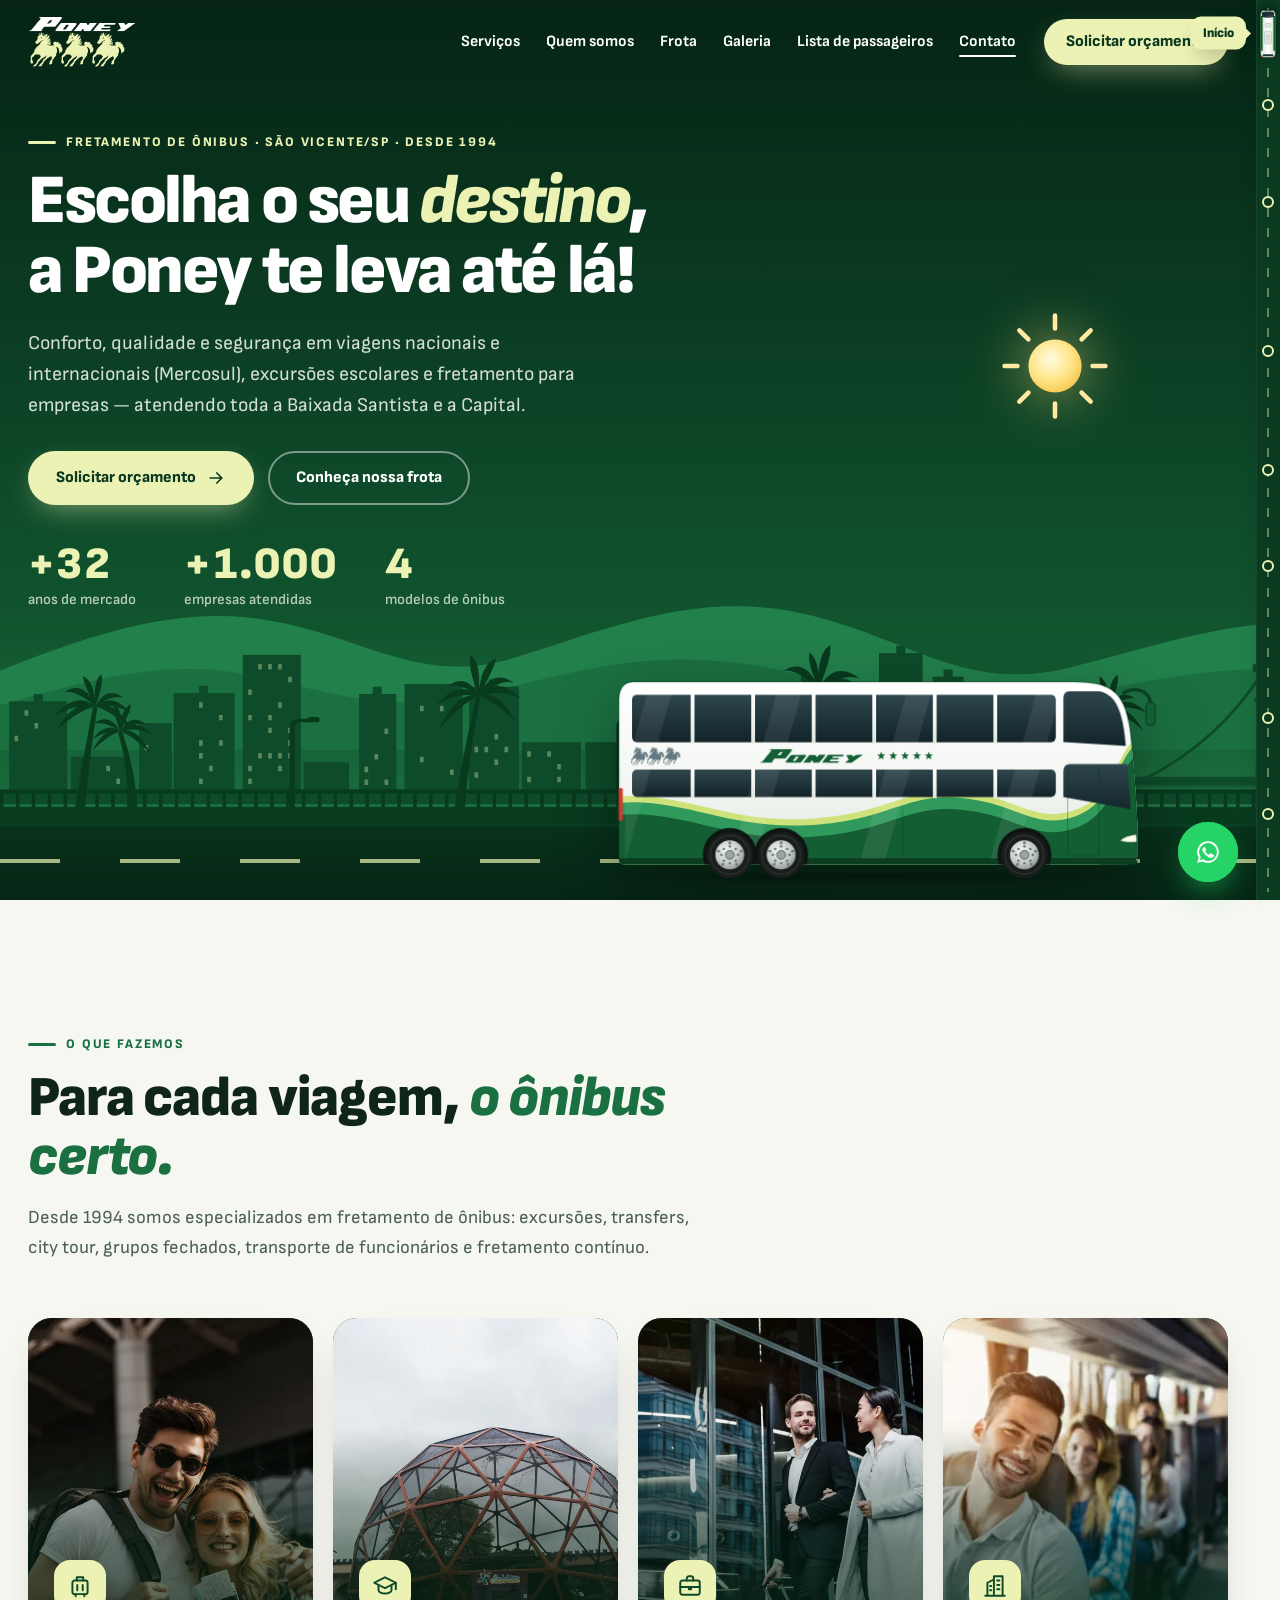
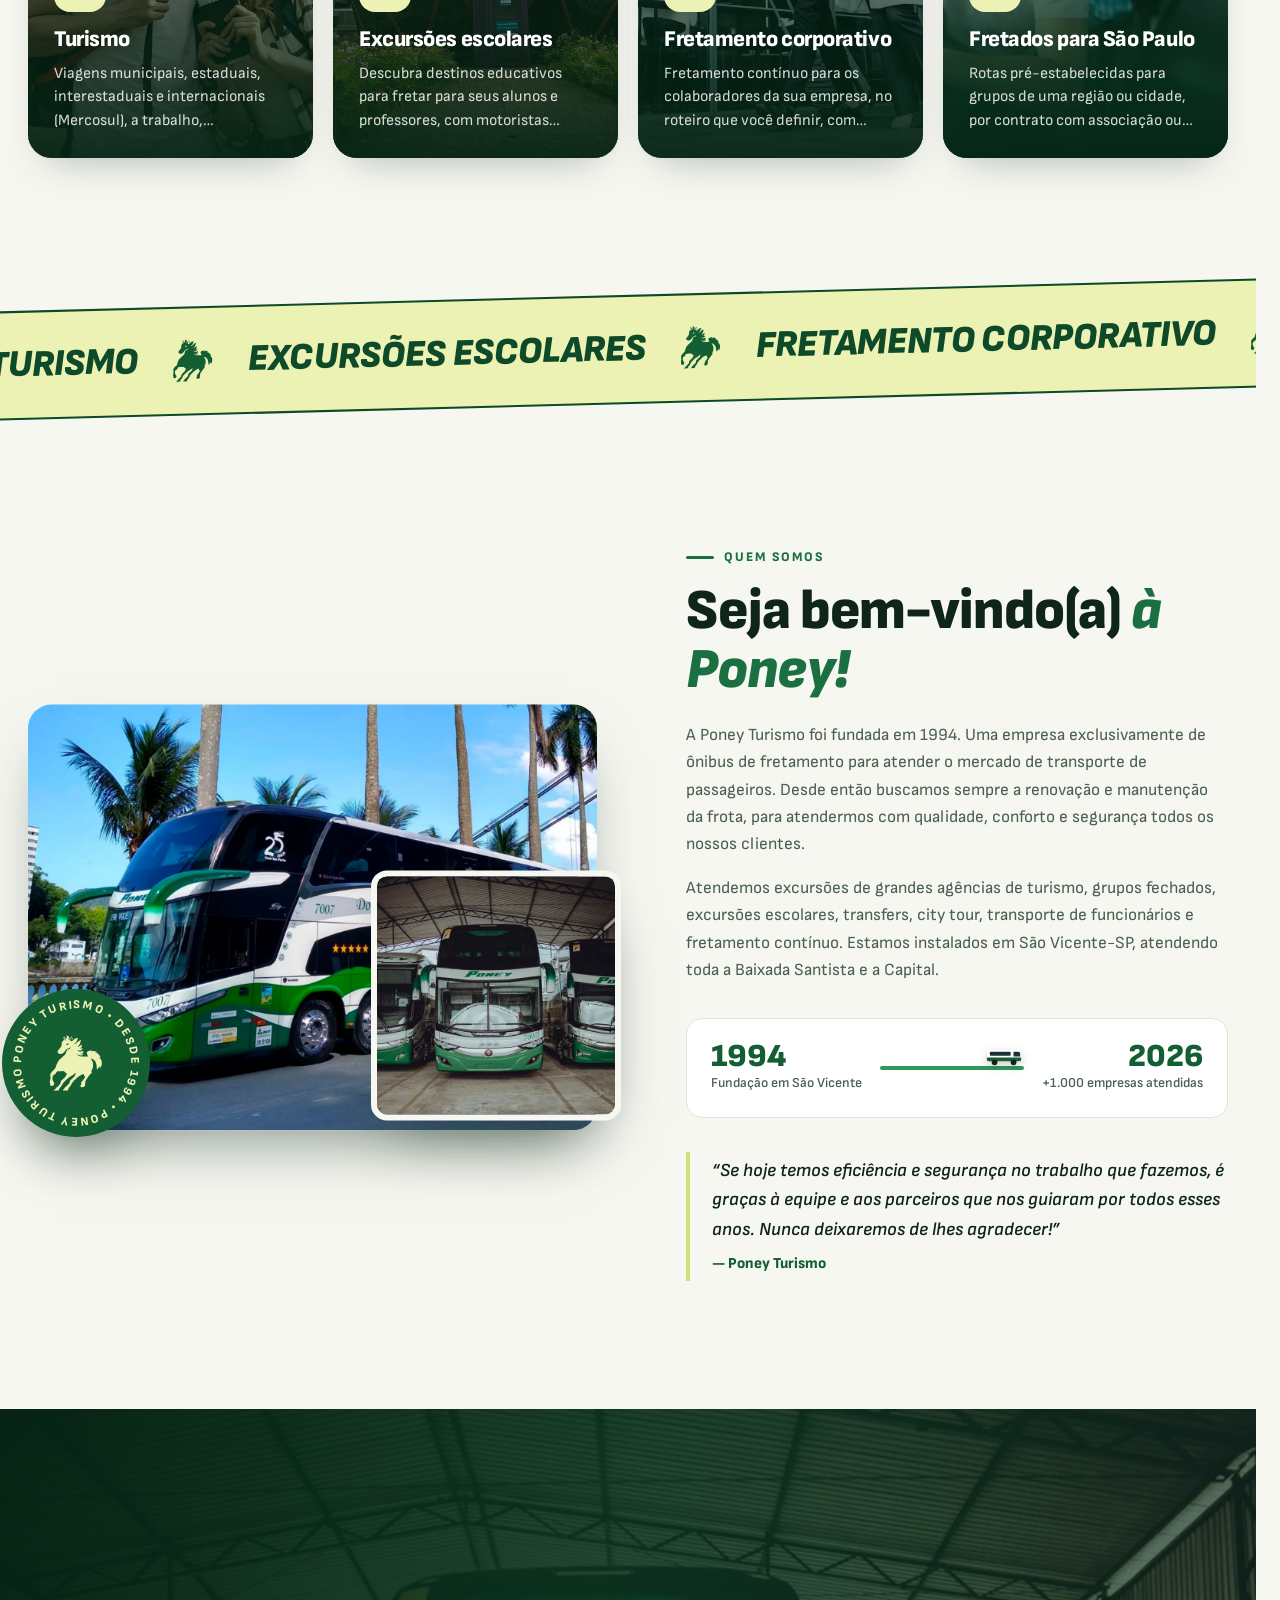
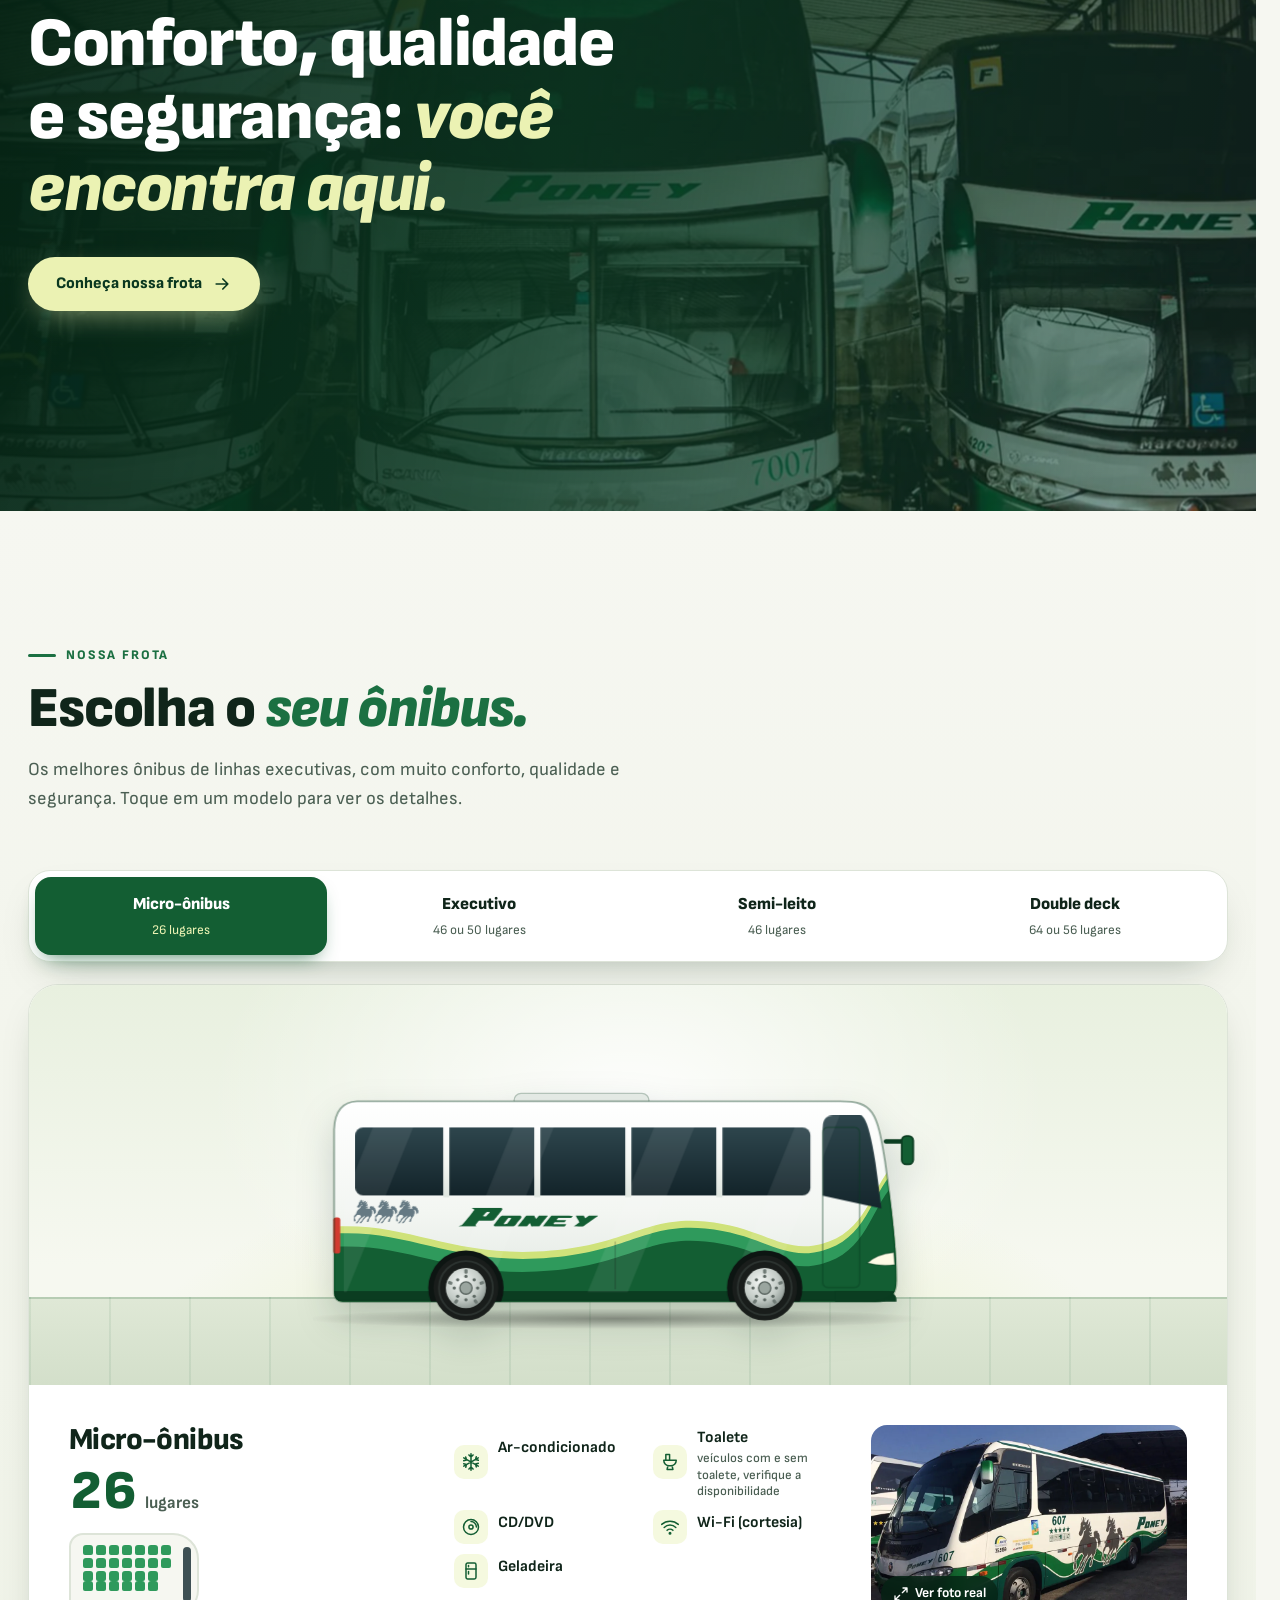
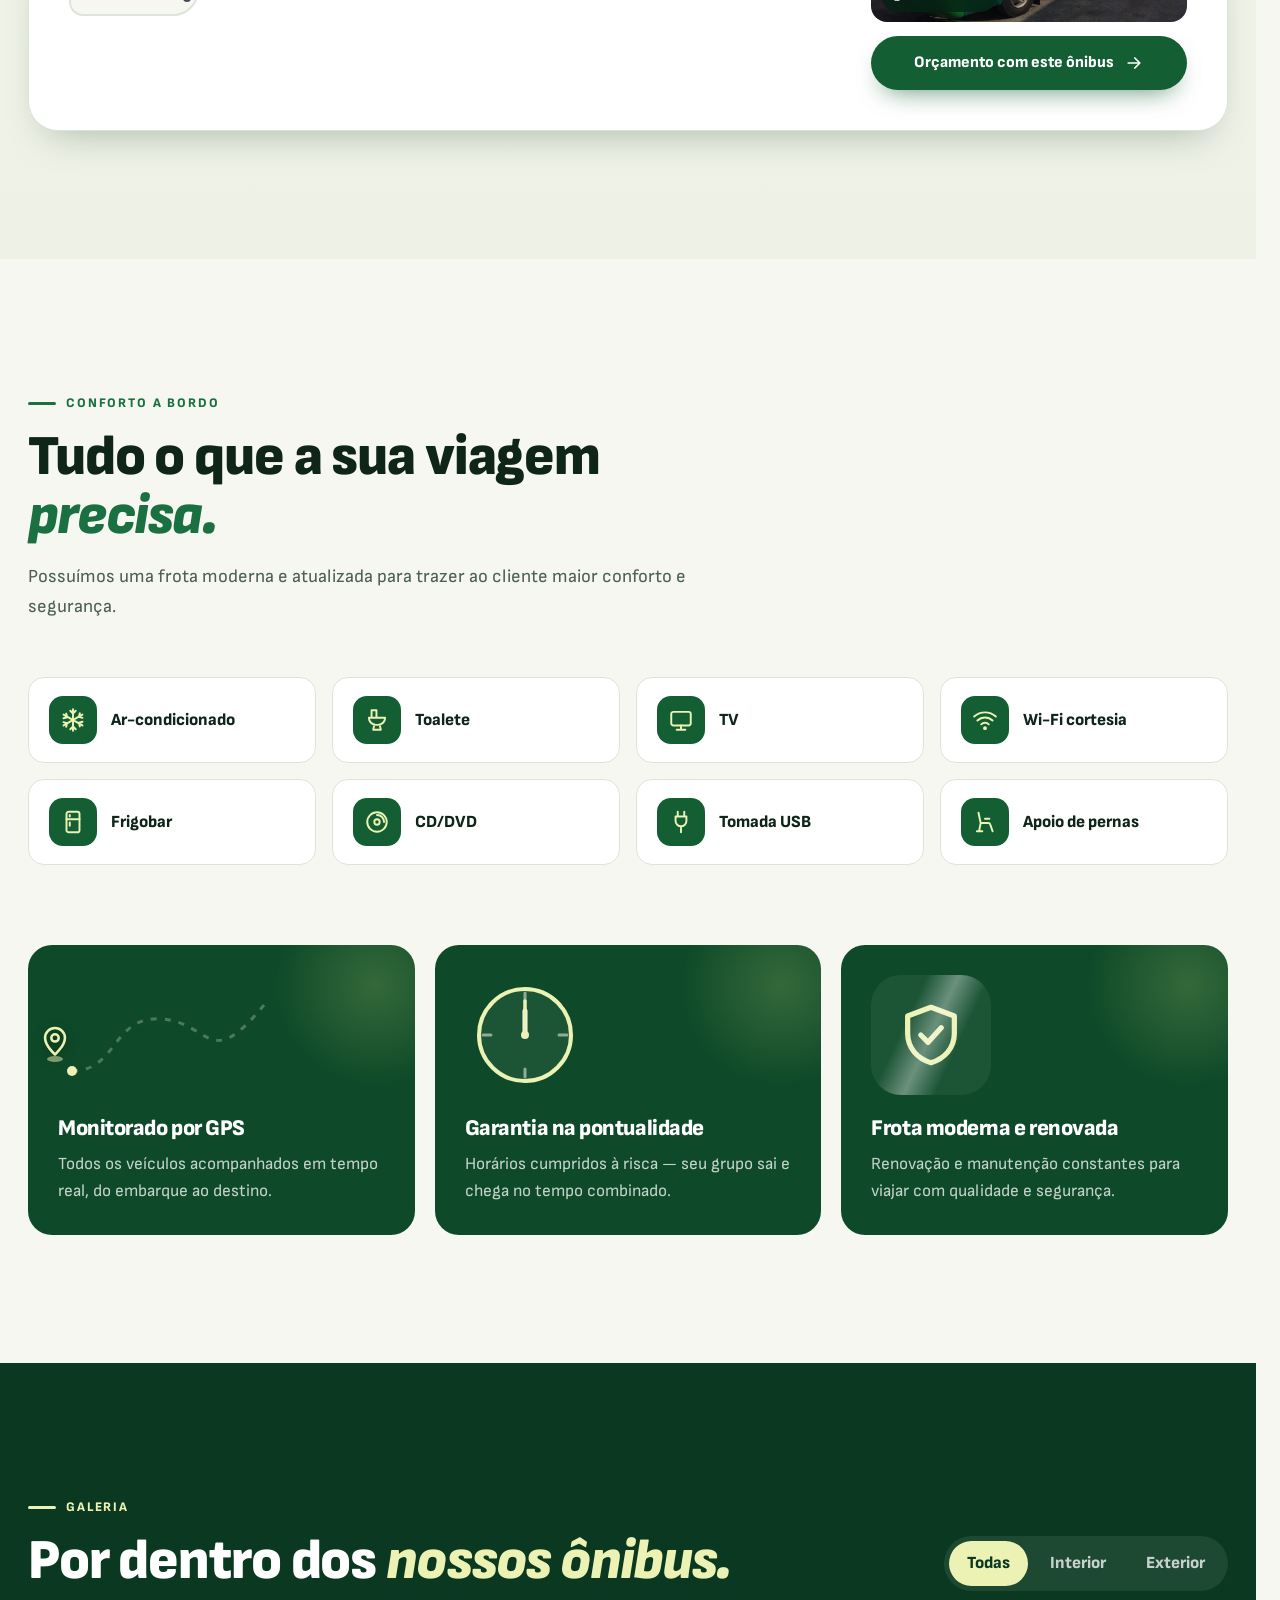
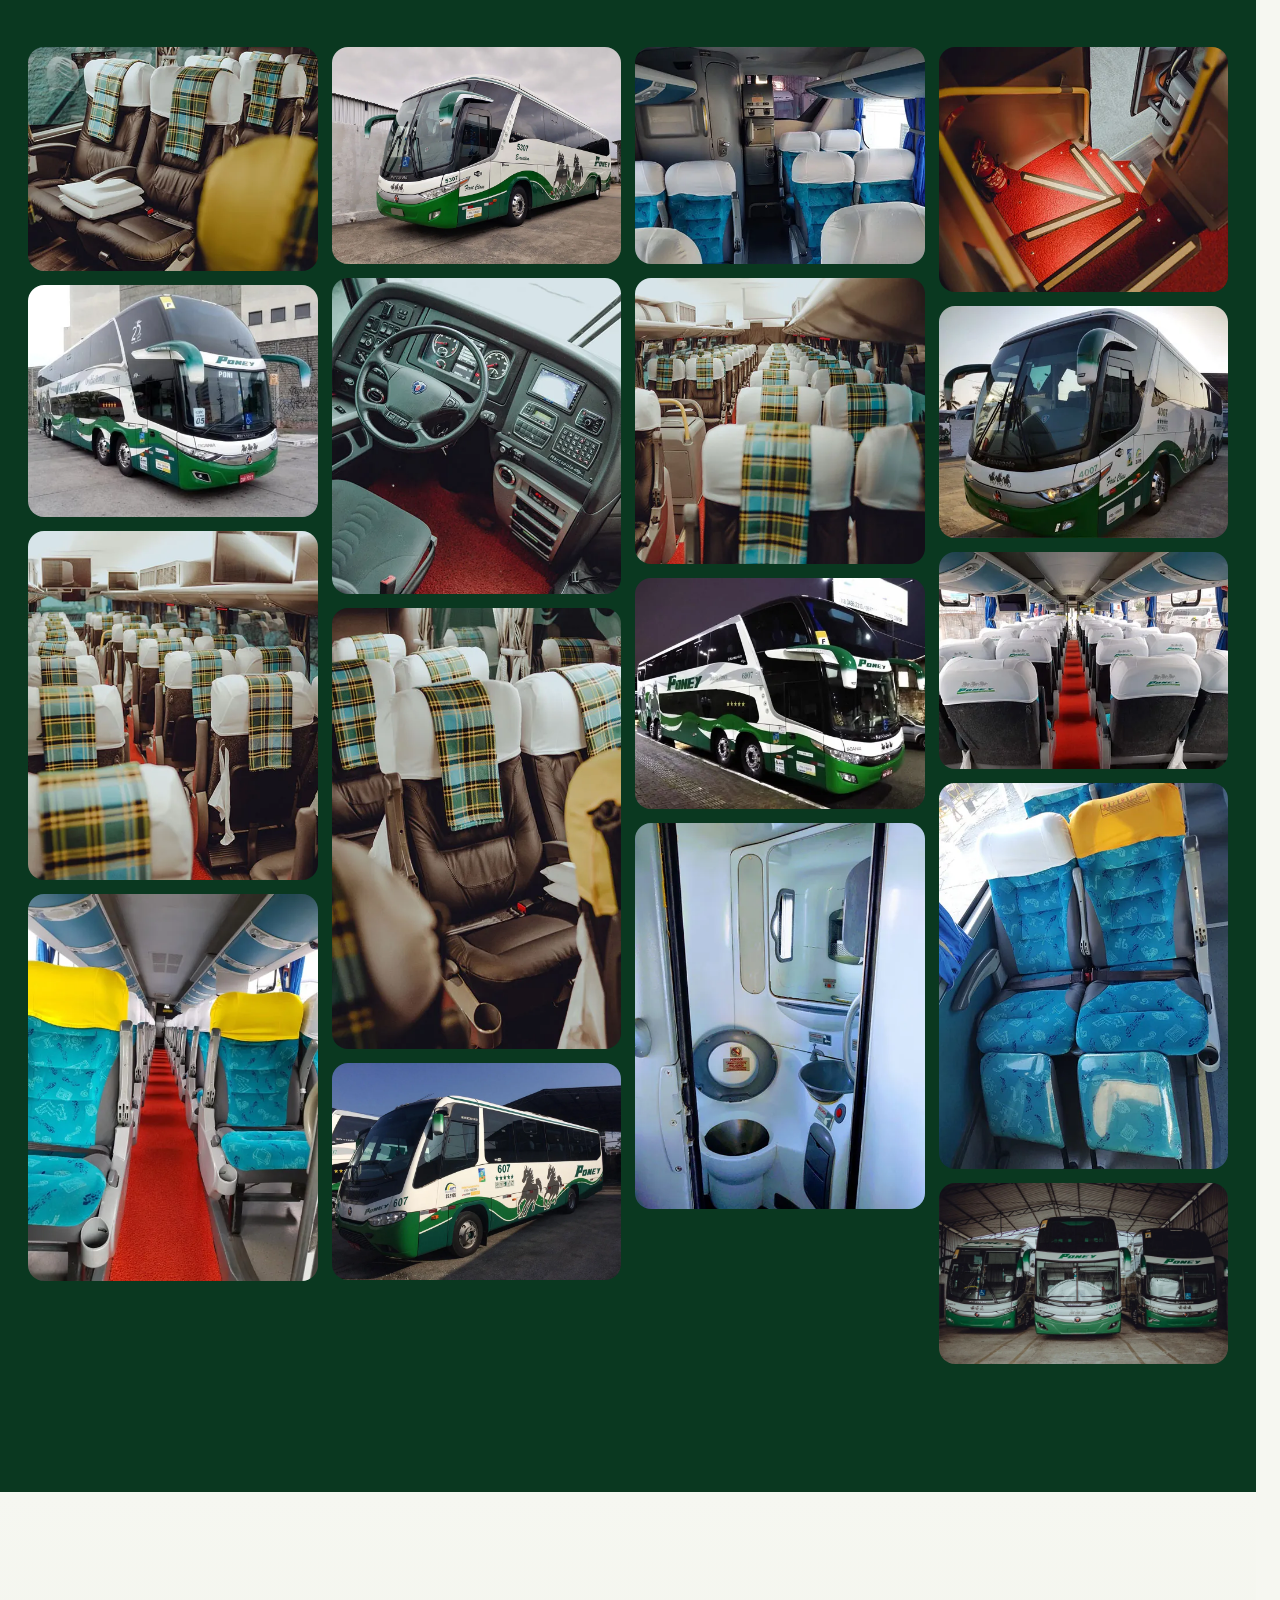
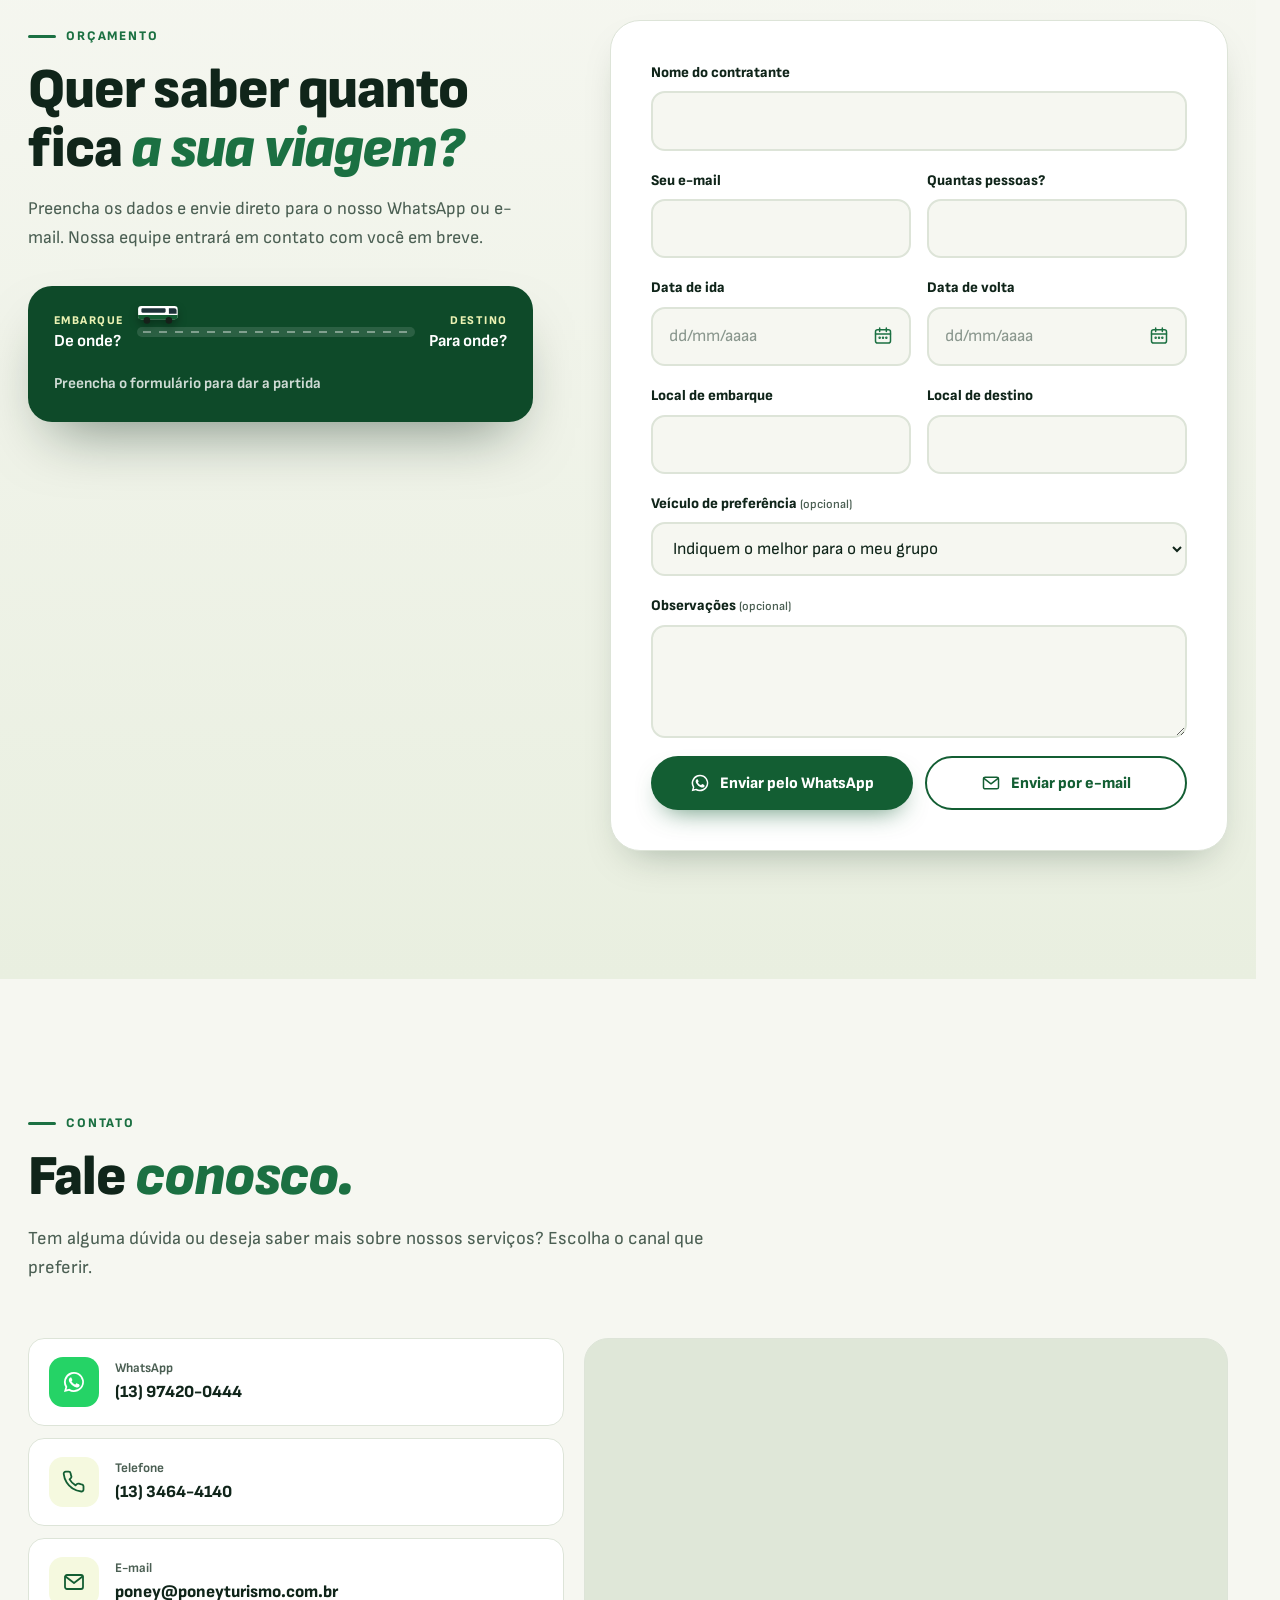
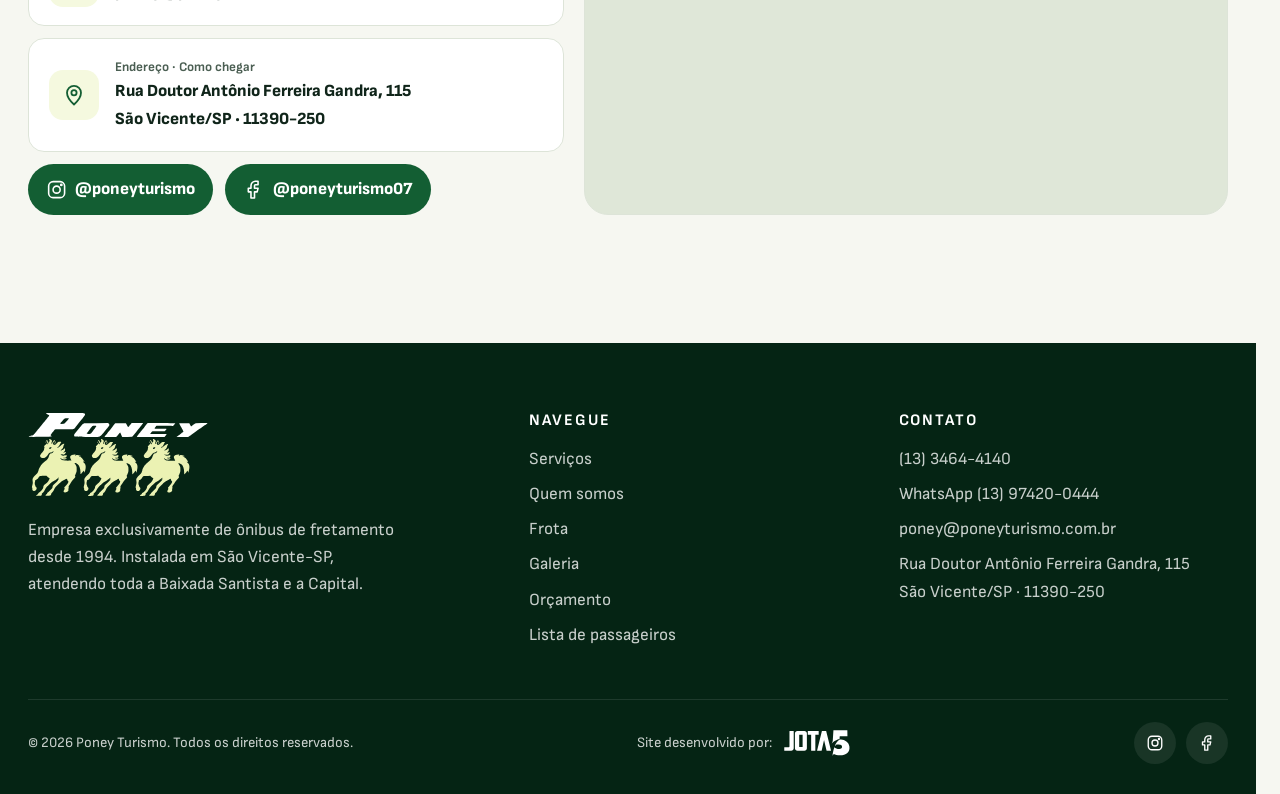
==== commit b41b982f: "Seletor de data com rodas estilo iPhone nos campos de data Adaptado do seletor do sistema de propost" ====
--- a/index.html
+++ b/index.html
@@ -722,6 +722,7 @@
   </div>
 
   <script src="assets/js/onibus.js"></script>
+  <script src="assets/js/seletor-data.js"></script>
   <script src="assets/js/main.js"></script>
 </body>
 </html>
--- a/assets/css/style.css
+++ b/assets/css/style.css
@@ -1067,3 +1067,78 @@
   .js [data-revelar] { opacity: 1; transform: none; }
   .camada, .pista-faixa, .letreiro-trilho { animation: none !important; }
 }
+
+/* ---------- seletor de data (rodas estilo iPhone) ---------- */
+.dp-nativo { display: none !important; }
+.dp-campo {
+  display: flex; align-items: center; justify-content: space-between; gap: 10px; width: 100%; min-height: 52px;
+  padding: 14px 16px; border-radius: 14px; border: 2px solid var(--linha); background: var(--papel);
+  font-variant-numeric: tabular-nums; text-align: left; color: var(--tinta);
+  transition: border-color 0.25s, background-color 0.25s, box-shadow 0.25s;
+}
+.dp-campo:hover { border-color: #c7d2c1; }
+.dp-campo:focus-visible { outline: none; border-color: var(--verde-500); background: #fff; box-shadow: 0 0 0 4px rgba(47, 154, 92, 0.15); }
+.dp-campo.vazio .dp-texto { color: #8a978e; }
+.dp-icone { width: 20px; height: 20px; flex: none; color: var(--verde-600); }
+.campo.invalido .dp-campo { border-color: #c2412d; background: #fff6f4; }
+html.dp-travado { overflow: hidden; }
+
+.dp-fundo { position: fixed; inset: 0; z-index: 400; }
+.dp-fundo.dp-folha { background: rgba(5, 36, 20, 0); transition: background-color 0.22s; }
+.dp-fundo.dp-folha.mostrar { background: rgba(5, 36, 20, 0.5); }
+.dp-painel {
+  position: fixed; width: 340px; overflow: hidden; color: var(--tinta);
+  background: #fff; border: 1px solid var(--linha); border-radius: 22px; box-shadow: var(--sombra-forte);
+  opacity: 0; transform: translateY(8px) scale(0.98); transform-origin: top left;
+  transition: opacity 0.2s, transform 0.25s var(--ease);
+}
+.dp-fundo.mostrar .dp-painel { opacity: 1; transform: none; }
+.dp-folha .dp-painel {
+  left: 0; right: 0; bottom: 0; top: auto; width: auto; border-radius: 24px 24px 0 0; border-bottom: 0;
+  transform: translateY(100%); transition: transform 0.35s var(--ease);
+  padding-bottom: env(safe-area-inset-bottom); opacity: 1;
+}
+.dp-folha .dp-painel::before { /* alça da folha */
+  content: ""; display: block; width: 40px; height: 5px; margin: 10px auto 0; border-radius: 5px; background: var(--linha);
+}
+.dp-folha.mostrar .dp-painel { transform: none; }
+.dp-cabecalho { display: grid; gap: 2px; padding: 16px 18px 8px; }
+.dp-cabecalho b { font-size: 1rem; font-weight: 900; }
+.dp-previa { font-size: 0.86rem; color: var(--verde-600); font-weight: 700; }
+.dp-previa::first-letter { text-transform: uppercase; }
+.dp-rodas { position: relative; display: grid; grid-template-columns: 1fr 1.6fr 1.1fr; gap: 4px; padding: 0 12px; }
+.dp-faixa { /* faixa da linha selecionada */
+  position: absolute; left: 10px; right: 10px; top: calc(22px + 72px); height: 36px; border-radius: 10px;
+  background: var(--lima-100); box-shadow: inset 0 0 0 1px rgba(207, 226, 122, 0.8); pointer-events: none;
+}
+.dp-col { position: relative; min-width: 0; }
+.dp-col-rotulo { height: 22px; text-align: center; font-size: 0.7rem; font-weight: 800; letter-spacing: 0.1em; text-transform: uppercase; color: var(--tinta-suave); }
+.dp-roda {
+  position: relative; height: 180px; overflow-y: auto; scroll-snap-type: y mandatory; scrollbar-width: none; overscroll-behavior: contain;
+  perspective: 600px; outline: none;
+  -webkit-mask-image: linear-gradient(to bottom, transparent, #000 30%, #000 70%, transparent);
+          mask-image: linear-gradient(to bottom, transparent, #000 30%, #000 70%, transparent);
+}
+.dp-roda::-webkit-scrollbar { display: none; }
+@media (hover: hover) { .dp-roda { cursor: grab; } }
+.dp-roda.arrastando { cursor: grabbing; scroll-snap-type: none; }
+.dp-roda.animando { scroll-snap-type: none; }
+.dp-roda:focus-visible { box-shadow: inset 0 0 0 2px rgba(47, 154, 92, 0.35); border-radius: 10px; }
+.dp-folga { height: 72px; }
+.dp-item {
+  height: 36px; line-height: 36px; text-align: center; scroll-snap-align: center; font-size: 1.05rem; font-weight: 600;
+  color: var(--tinta-suave); cursor: pointer; user-select: none; font-variant-numeric: tabular-nums;
+  transform-origin: 50% 50%; backface-visibility: hidden; white-space: nowrap;
+}
+.dp-item.on { color: var(--verde-900); font-weight: 900; }
+.dp-item.fora { color: #b9c2bb; text-decoration: line-through; text-decoration-thickness: 1px; }
+.dp-rodape { display: flex; align-items: center; gap: 8px; margin-top: 8px; padding: 12px; border-top: 1px solid var(--linha); }
+.dp-link { border: 0; background: none; padding: 6px 4px; font-weight: 800; font-size: 0.92rem; color: var(--verde-700); }
+.dp-link:hover { text-decoration: underline; text-underline-offset: 3px; }
+.dp-espaco { flex: 1; }
+.dp-botao { padding: 10px 16px; font-size: 0.92rem; }
+.dp-botao .icone { width: 18px; height: 18px; }
+@media (max-width: 600px) {
+  .dp-item { font-size: 1.15rem; }
+  .dp-botao { padding: 12px 18px; }
+}
